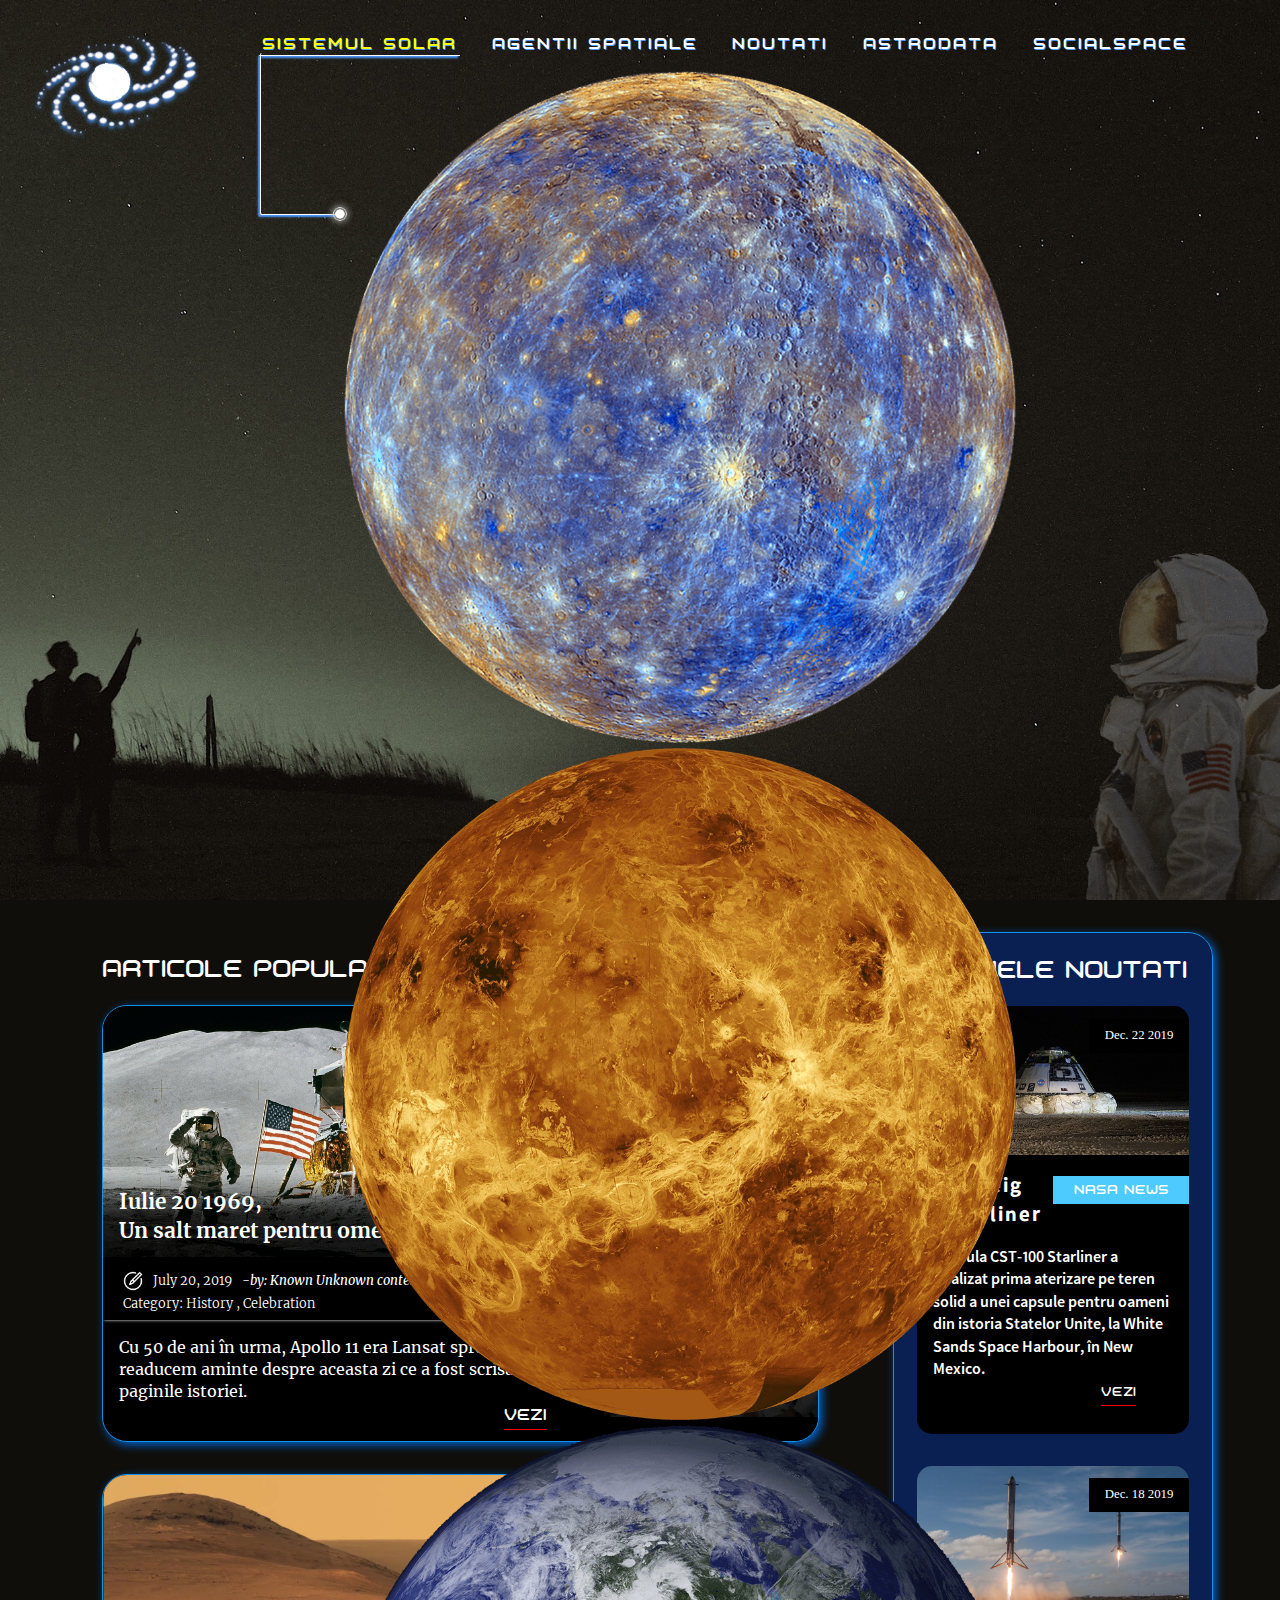
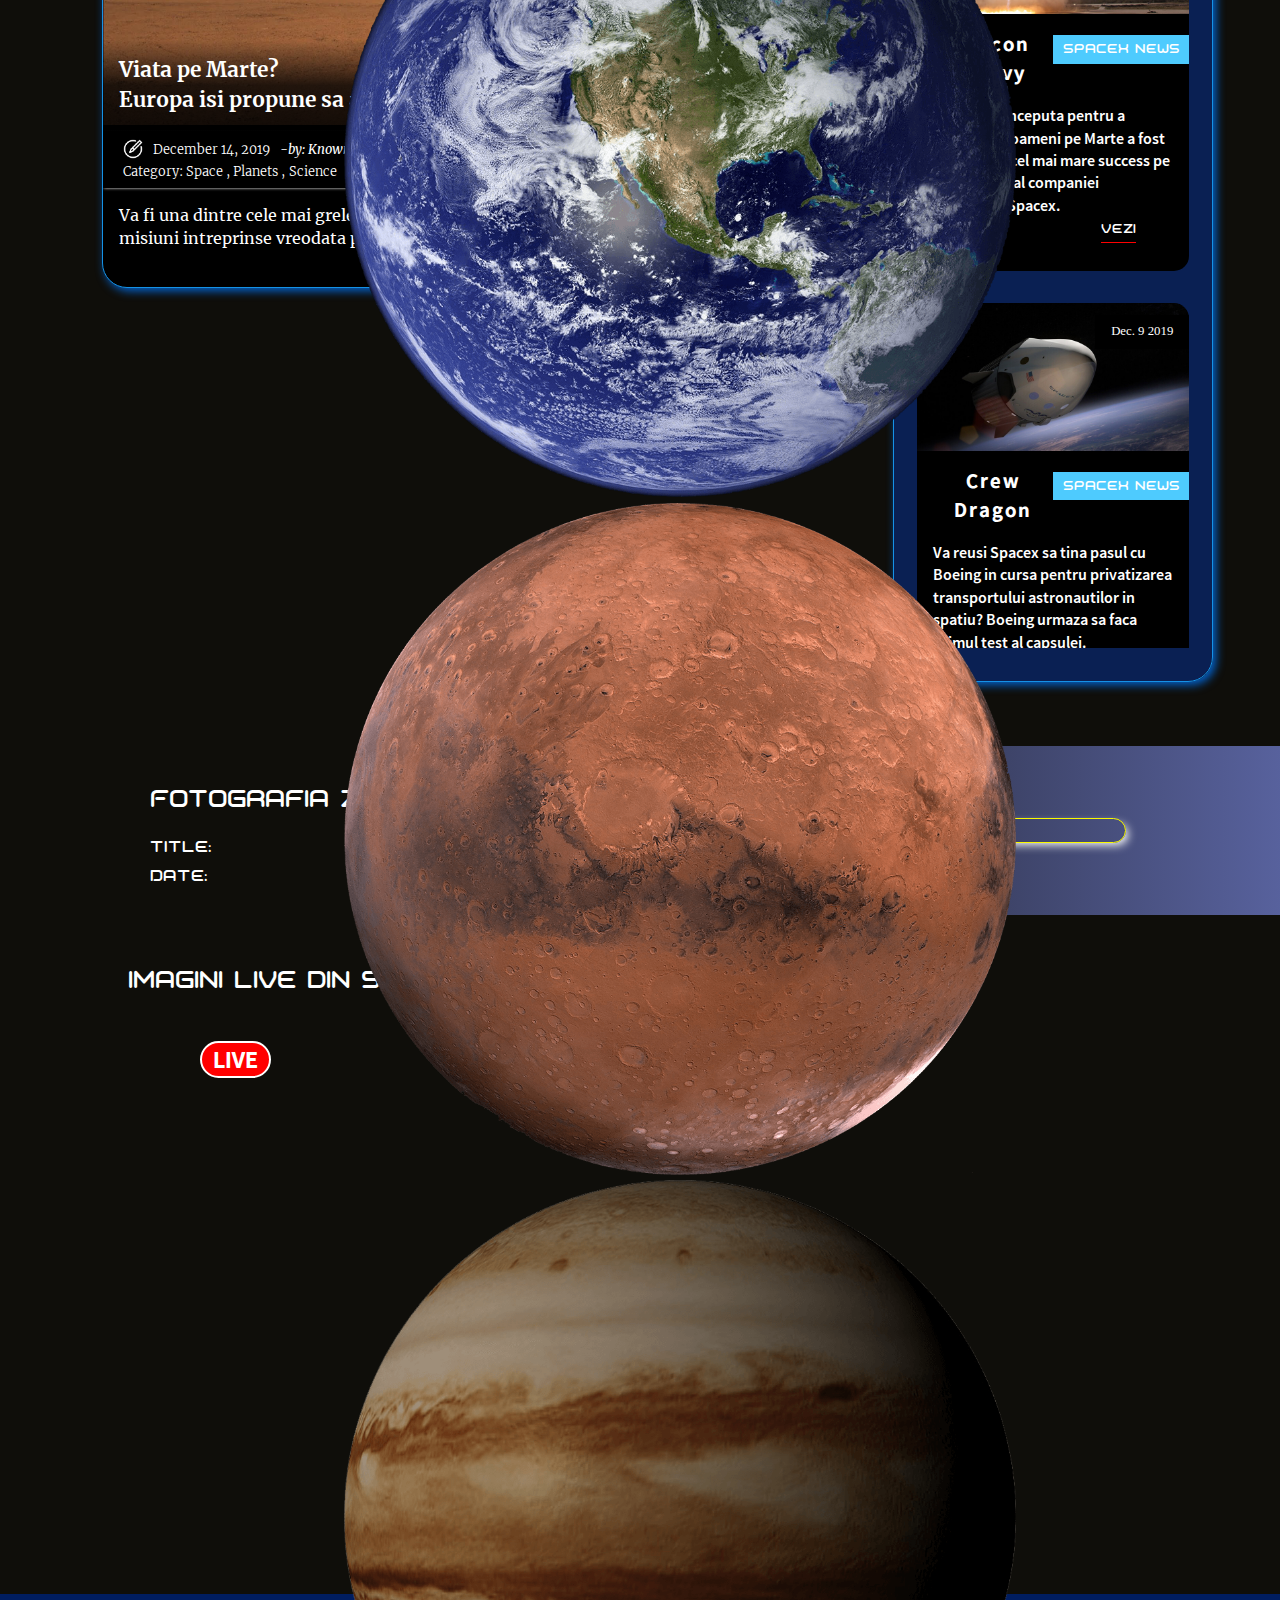
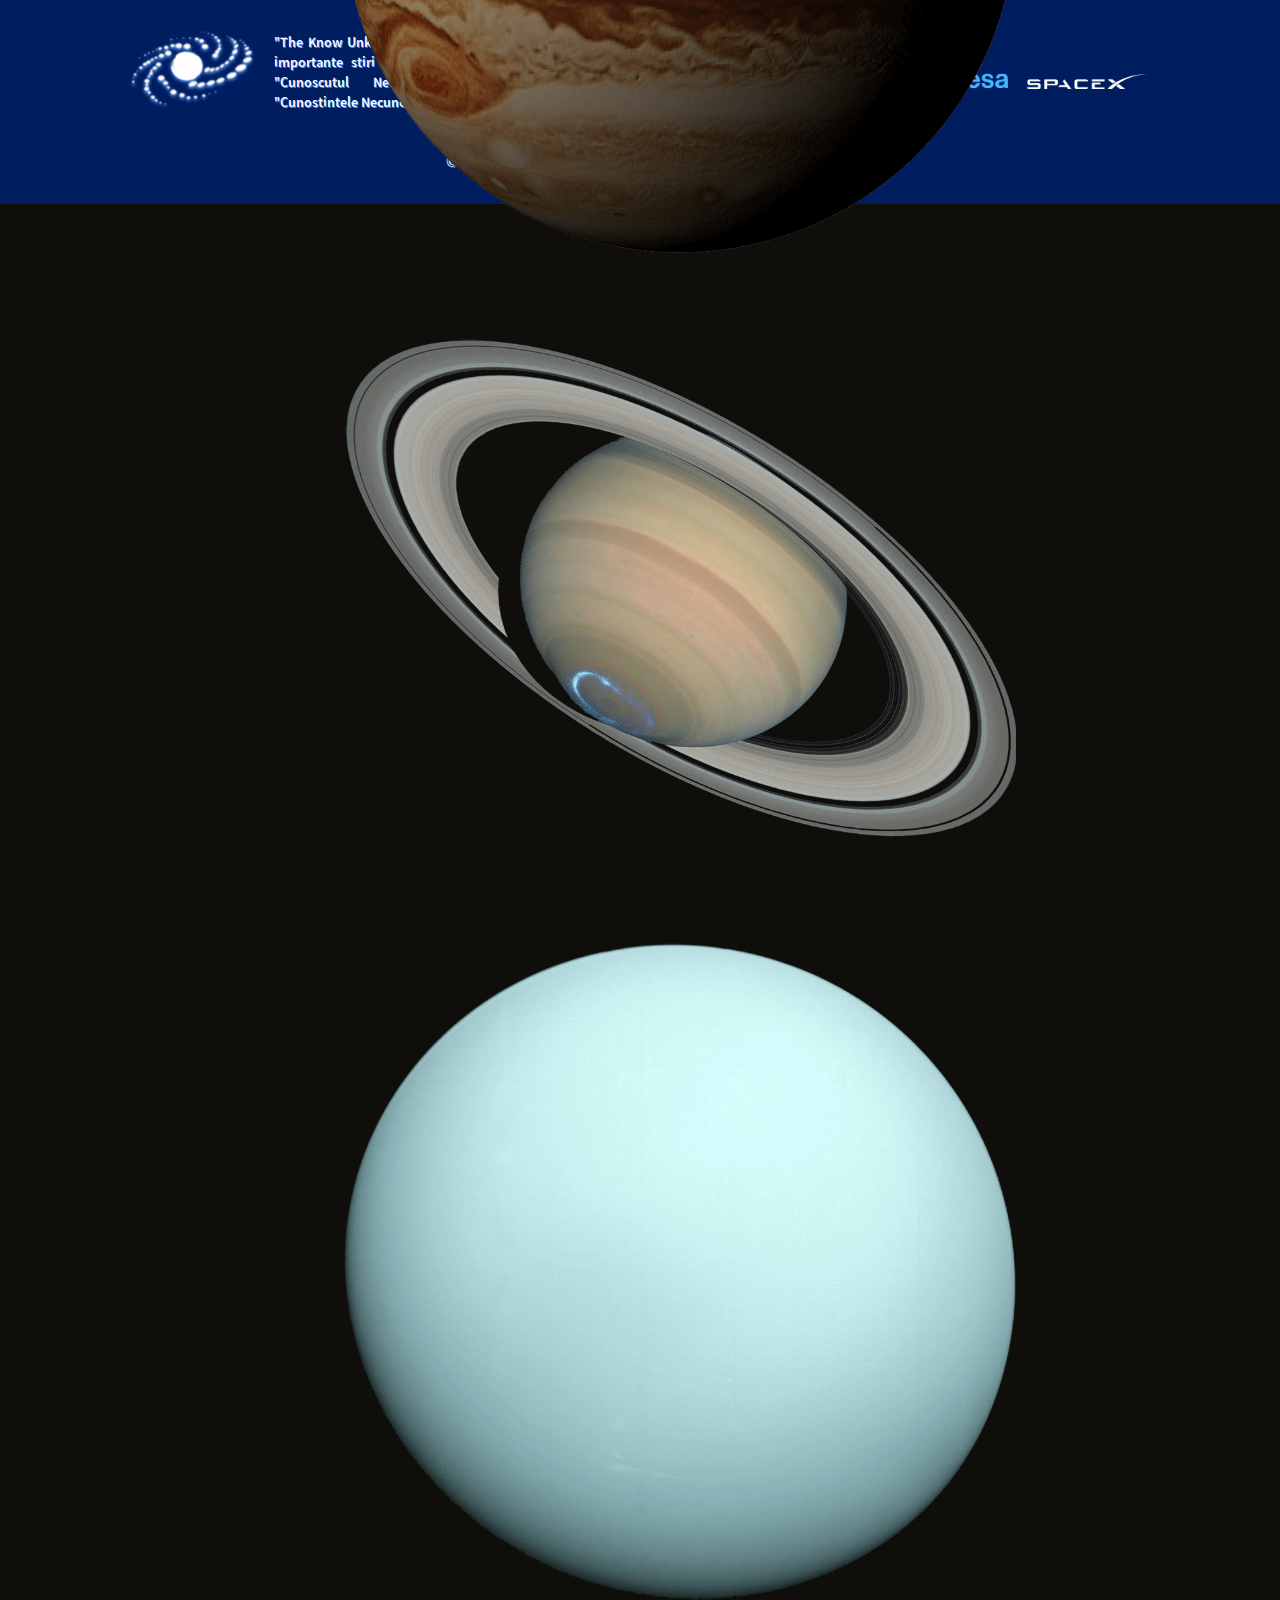
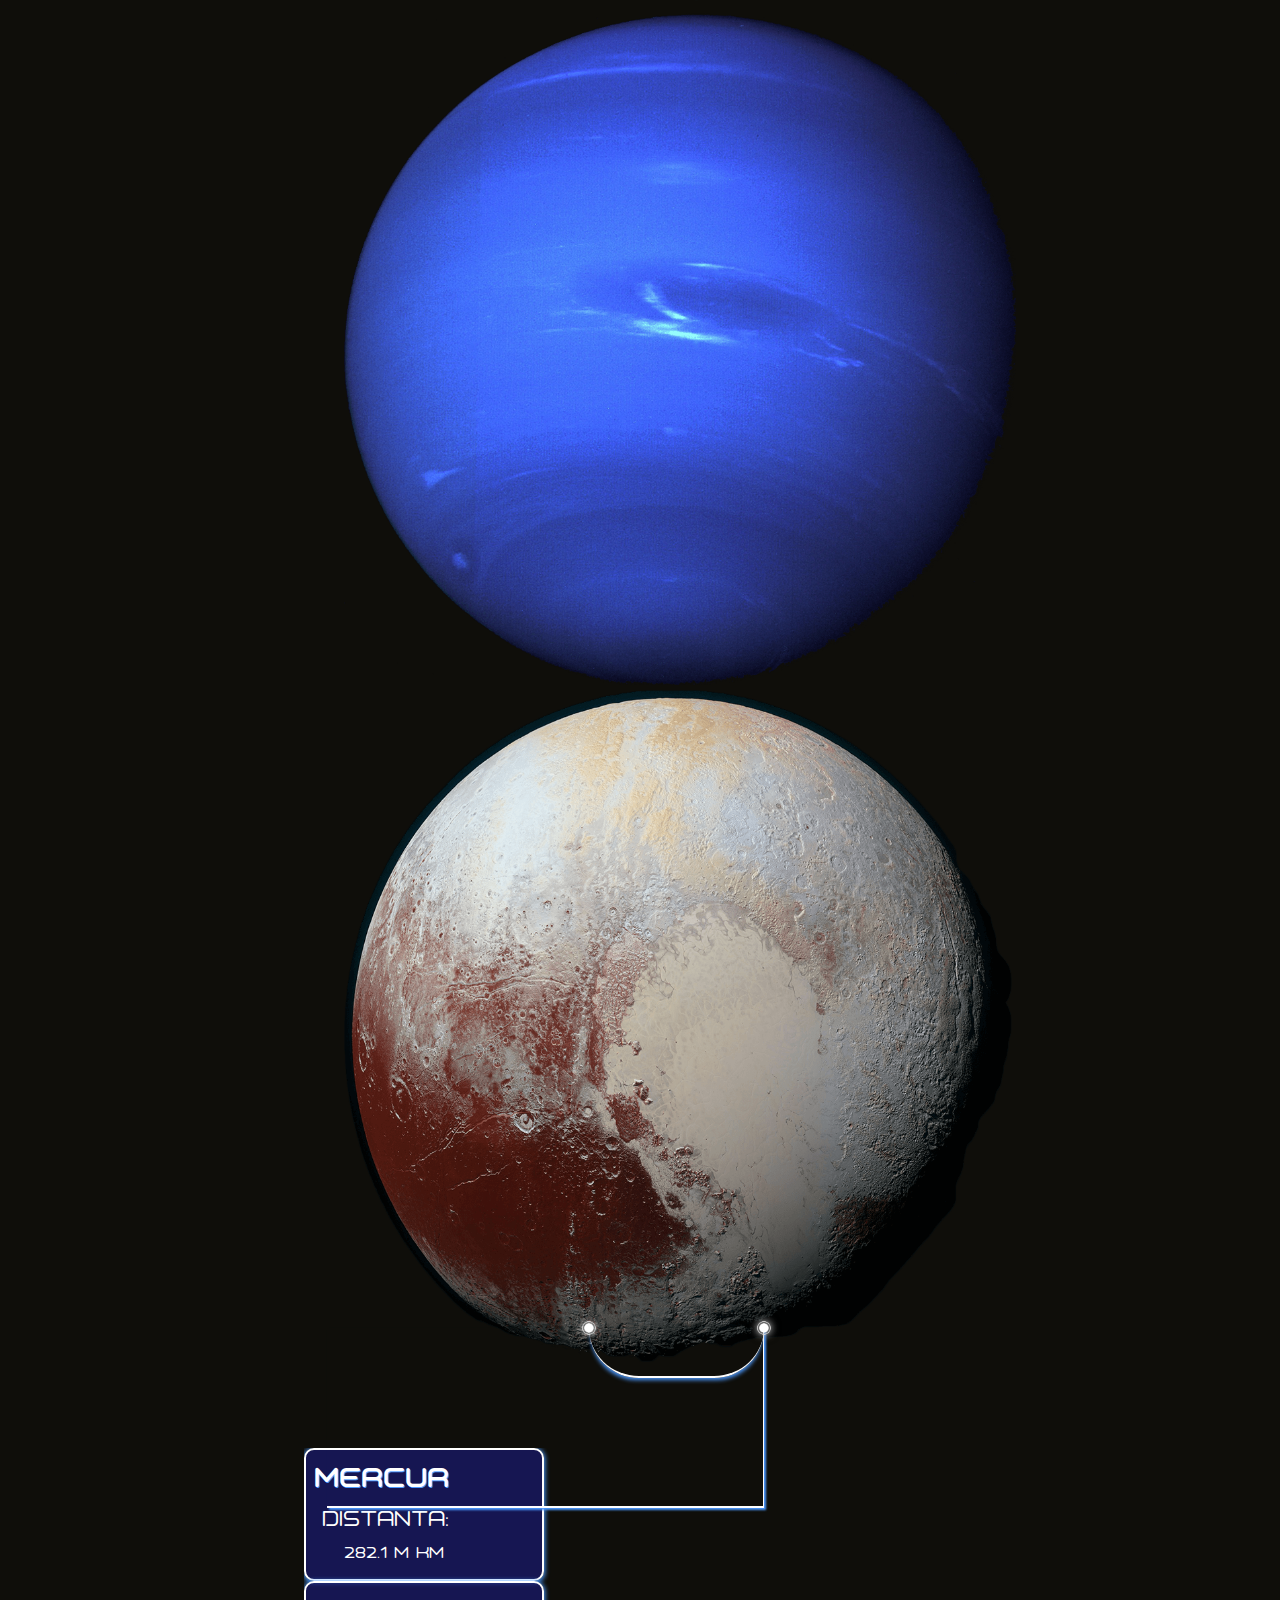
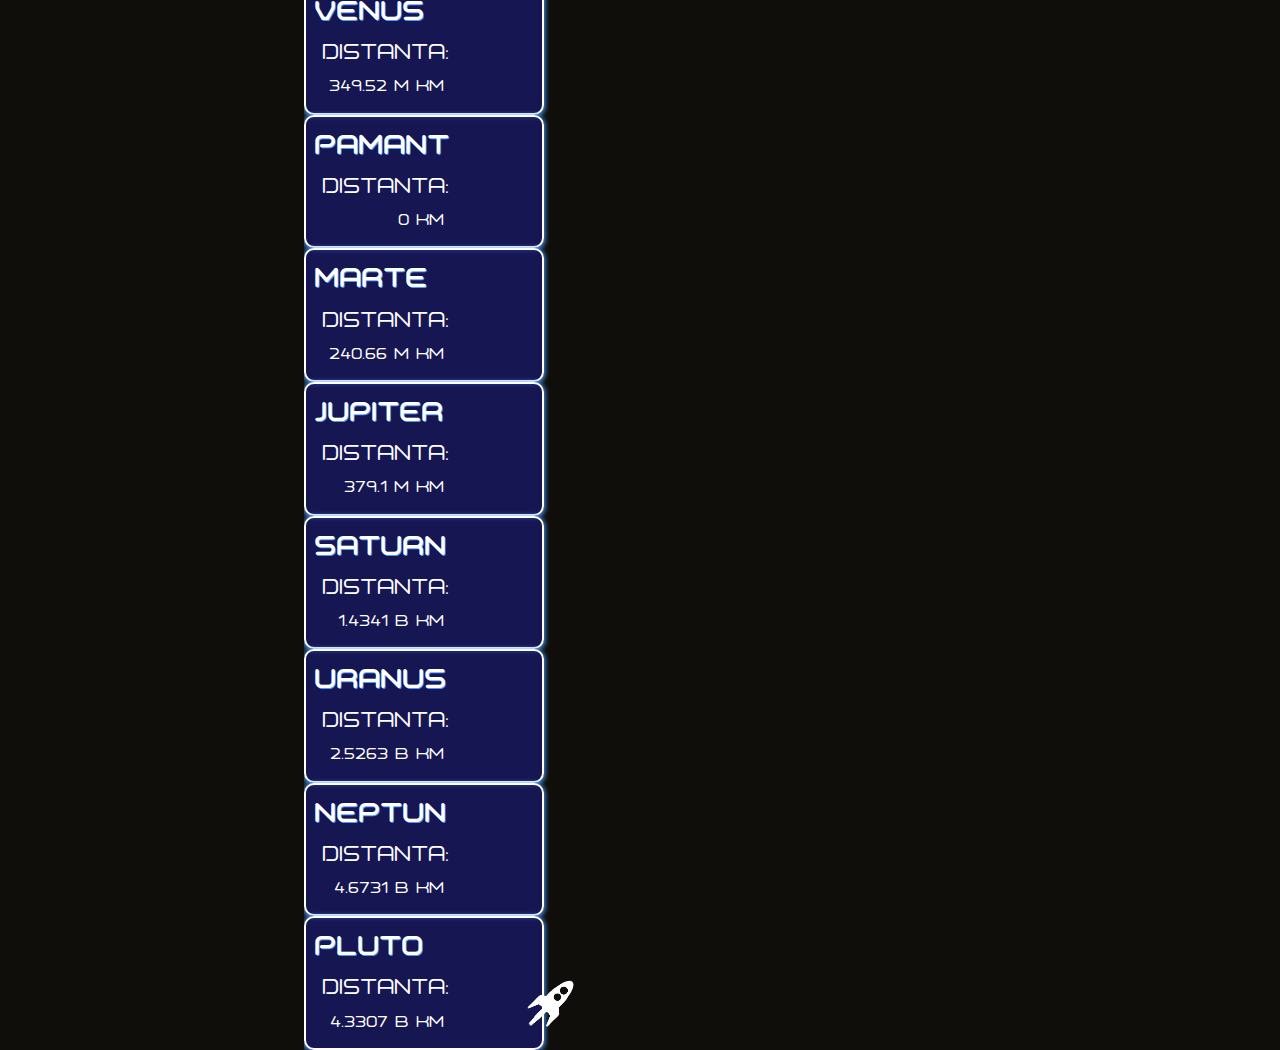
==== public/index.html @ 7a8605ba "space social update" ====
<!DOCTYPE html>
<html lang="ro">

    <head>
        <meta charset="utf-8">
        <title>The Known Unknown</title>
        <meta name="description"
            content="The known unknown tells the news about most recent discoveries about space and planets">
        <meta name="keywords" content="Space, planets, exploration, nasa, spacex">
        <meta name="author" content="Bogdan Mihalca">
        <!-- responsive media queries meta -->
        <meta name="viewport" content="width=device-width, initial-scale=1">
        <!-- the favIncon(top) -->
        <link rel="shortcut icon" type="image/png" href="images/logo.png" />
        <!-- CSS -->
        <link rel="stylesheet" href="css/normalize.css">
        <link rel="stylesheet" type="text/css" href="css/style.css">

        <link rel="stylesheet" type="text/css" href="js/slick/slick.css" />
        <link rel="stylesheet" href="https://use.fontawesome.com/releases/v5.8.2/css/all.css"
            integrity="sha384-oS3vJWv+0UjzBfQzYUhtDYW+Pj2yciDJxpsK1OYPAYjqT085Qq/1cq5FLXAZQ7Ay" crossorigin="anonymous">
        <!-- Javascripts -->
        <script src="https://code.jquery.com/jquery-3.4.1.min.js"
            integrity="sha256-CSXorXvZcTkaix6Yvo6HppcZGetbYMGWSFlBw8HfCJo=" crossorigin="anonymous"></script>
        <script src="js/scripts.js" type="text/javascript"></script>

        <script type="text/javascript" src="js/slick/slick.min.js"></script>
    </head>

    <body>
        <header class="default-header home-header">
            <a href="index.html" class="logo"><img src="images/logo.png" alt="galaxy-logo"></a>
            <div id="hamburger-icon">
                <span></span>
                <span></span>
                <span></span>
            </div>
            <nav class="mobile-nav" id="mobile-nav">
                <ul>
                    <li>
                        <a href="#">Sistemul Solar</a>
                        <ul>
                            <li><a href="#">Soarele</a></li>
                            <li><a href="#">Mercur</a></li>
                            <li><a href="#">Venus</a></li>
                            <li><a href="#">Pamant</a></li>
                            <li><a href="mars.html">Marte</a></li>
                            <li><a href="#">Jupiter</a></li>
                            <li><a href="#">Saturn</a></li>
                            <li><a href="#">Uranus</a></li>
                            <li><a href="#">Neptun</a></li>
                        </ul>
                    </li>
                    <li>
                        <a href="#">Agentii Spatiale</a>
                        <ul>
                            <li><a href="#">Nasa</a></li>
                            <li><a href="#">Roscosmos</a></li>
                            <li><a href="#">Esa</a></li>
                            <li><a href="#">Spacex</a></li>
                        </ul>
                    </li>
                    <li><a href="news.html">Noutati</a></li>
                    <li><a href="astrodata.html">AstroData</a></li>
                    <li><a href="socialspace-login.html">SocialSpace</a></li>
                </ul>
            </nav>
            <nav class="desktop-nav">
                <ul>
                    <li class="active">
                        <a href="#">Sistemul Solar</a>
                        <div class="planets-menu">
                            <div class="planets-line">
                                <img src="images/small-circle.png" alt="circle">
                            </div>
                            <div class="planets-slider">
                                <div><img src="images/planets/mercury.png" alt="mercury"></div>
                                <div><img src="images/planets/venus.png" alt="venus"></div>
                                <div><img src="images/planets/earth.png" alt="earth"></div>
                                <div><img src="images/planets/mars.png" alt="mars"></div>
                                <div><img src="images/planets/jupiter.png" alt="jupiter"></div>
                                <div><img src="images/planets/saturn.png" alt="saturn"></div>
                                <div><img src="images/planets/uranus.png" alt="uranus"></div>
                                <div><img src="images/planets/neptune.png" alt="neptune"></div>
                                <div><img src="images/planets/pluto.png" alt="pluto"></div>
                            </div>
                            <div class="planet-info">
                                <div class="planet-info-line">
                                    <img src="images/small-circle.png" alt="circle" id="left-circle">
                                    <img src="images/small-circle.png" alt="circle" id="right-circle">
                                </div>
                                <div class="planet-info-second-line"></div>
                                <div class="planet-info-slider">
                                    <div class="planet-card">
                                        <h1>Mercur</h1>
                                        <a href="#"><img src="images/rocket.png"></a>
                                        <p>Distanta:</p>
                                        <p class="distance">282.1 m km</p>
                                    </div>
                                    <div class="planet-card">
                                        <h1>Venus</h1>
                                        <a href="#"><img src="images/rocket.png"></a>
                                        <p>Distanta:</p>
                                        <p class="distance">349.52 m km</p>
                                    </div>
                                    <div class="planet-card">
                                        <h1>Pamant</h1>
                                        <a href="#"><img src="images/rocket.png"></a>
                                        <p>Distanta:</p>
                                        <p class="distance">0 km</p>
                                    </div>
                                    <div class="planet-card">
                                        <h1>Marte</h1>
                                        <a href="mars.html"><img src="images/rocket.png"></a>
                                        <p>Distanta:</p>
                                        <p class="distance">240.66 m km</p>
                                    </div>
                                    <div class="planet-card">
                                        <h1>Jupiter</h1>
                                        <a href="#"><img src="images/rocket.png"></a>
                                        <p>Distanta:</p>
                                        <p class="distance">379.1 m km</p>
                                    </div>
                                    <div class="planet-card">
                                        <h1>Saturn</h1>
                                        <a href="#"><img src="images/rocket.png"></a>
                                        <p>Distanta:</p>
                                        <p class="distance">1.4341 b km</p>
                                    </div>
                                    <div class="planet-card">
                                        <h1>Uranus</h1>
                                        <a href="#"><img src="images/rocket.png"></a>
                                        <p>Distanta:</p>
                                        <p class="distance">2.5263 b km</p>
                                    </div>
                                    <div class="planet-card">
                                        <h1>Neptun</h1>
                                        <a href="#"><img src="images/rocket.png"></a>
                                        <p>Distanta:</p>
                                        <p class="distance">4.6731 b km</p>
                                    </div>
                                    <div class="planet-card">
                                        <h1>Pluto</h1>
                                        <a href="#"><img src="images/rocket.png"></a>
                                        <p>Distanta:</p>
                                        <p class="distance">4.3307 b km</p>
                                    </div>
                                </div>
                            </div>
                        </div>

                    </li>
                    <li class="sub-trigger">
                        <a href="#">Agentii Spatiale</a>
                        <ul class="sub-nav">
                            <li><a href="#">Nasa</a></li>
                            <li><a href="#">Roscosmos</a></li>
                            <li><a href="#">Esa</a></li>
                            <li><a href="#">Spacex</a></li>
                            <li></li>
                        </ul>
                    </li>
                    <li><a href="news.html">Noutati</a></li>
                    <li><a href="astrodata.html">AstroData</a></li>
                    <li><a href="socialspace-login.html">SocialSpace</a></li>
                </ul>

            </nav>
            <img src="images/astronaut.png" alt="astronaut" class="astro-img">
        </header>
        <section id="featured-articles">
            <h2>Articole Populare</h2>
            <article class="article-normal">
                <div class="content-preview">
                    <div class="image-title">
                        <img src="images/articles/featured1.jpg" alt="apollo">
                        <h2>
                            Iulie 20 1969, <br>
                            Un salt maret pentru omenire
                        </h2>
                    </div>
                    <div class="details">
                        <img src="images/edit-icon.png" alt="edit">
                        <p class="date">July 20, 2019</p>
                        <p class="author">-by: Known Unknown content administrator</p>
                        <p class="article-categories">Category:<span>History</span>,<span>Celebration</span></p>
                    </div>
                    <p class="text-preview">Cu 50 de ani în urma, Apollo 11 era Lansat spre Lună: sa ne readucem aminte
                        despre aceasta zi ce a fost scrisa in paginile istoriei.</p>
                    <a href="#" class="sml-text-btn view-article"><span>vezi</span></a>
                </div>
                <div class="article-galery">
                    <div class="image-title">
                        <div class="tag-top">
                            <p>IMG</p>
                        </div>
                        <img src="images/articles/featured1_1.jpg" alt="rocket">
                        <h3> Lansarea rachetei Apollo 11</h3>
                    </div>
                    <div class="image-title">
                        <div class="tag-top">
                            <p>IMG</p>
                        </div>
                        <img src="images/articles/featured1_2.jpg" alt="astronauts">
                        <h3>Neil Armstrong, Michael Collins, Edwin Aldrin</h3>
                    </div>
                </div>
            </article>
            <article class="article-normal">
                <div class="content-preview">
                    <div class="image-title">
                        <img src="images/articles/featured2.jpg" alt="mars">
                        <h2>
                            Viata pe Marte? <br> Europa isi propune sa aduca monstre
                        </h2>
                    </div>
                    <div class="details">
                        <img src="images/edit-icon.png" alt="edit">
                        <p class="date">December 14, 2019</p>
                        <p class="author">-by: Known Unknown content administrator</p>
                        <p class="article-categories">
                            Category:<span>Space</span>,<span>Planets</span>,<span>Science</span></p>
                    </div>
                    <p class="text-preview">Va fi una dintre cele mai grele, complicate si provocatoare misiuni
                        intreprinse vreodata pe planeta rosie.</p>
                    <a href="#" class="sml-text-btn view-article"><span>vezi</span></a>
                </div>
                <div class="article-galery">
                    <div class="image-title">
                        <div class="tag-top">
                            <p>IMG</p>
                        </div>
                        <img src="images/articles/featured2_1.jpg" alt="rovers">
                        <h3>Roboti aflati pe Marte</h3>
                    </div>
                    <div class="image-title">
                        <div class="tag-top">
                            <p>IMG</p>
                        </div>
                        <img src="images/articles/featured2_2.jpg" alt="planet">
                        <h3>Planeta Rosie</h3>
                    </div>
                </div>
            </article>
            <a class="rounded-blue-btn align-right" href="news.html">Mai multe</a>
        </section>
        <aside id="latest-articles">
            <h2>Ultimele Noutati</h2>
            <div class="scrollbar-custom scrollbar-custom-home">
                <div class="forced-overflow">
                    <article class="article-card-small">
                        <div class="image-tag">
                            <img src="images/articles/latest1.jpg" alt="starliner">
                            <p>Dec. 22 2019</p>
                        </div>
                        <div class="details">
                            <h3>Boeig Starliner</h3>
                            <p class="category-tag">Nasa news</p>
                            <p>Capsula CST-100 Starliner a finalizat prima aterizare pe teren solid a unei capsule
                                pentru oameni din istoria Statelor Unite, la White Sands Space Harbour, în New Mexico.
                            </p>
                            <a href="#" class="sml-text-btn view-latest"><span>vezi</span></a>
                        </div>
                    </article>
                    <article class="article-card-small">
                        <div class="image-tag">
                            <img src="images/articles/latest4.jpg" alt="spacex">
                            <p>Dec. 18 2019</p>
                        </div>
                        <div class="details">
                            <h3>Falcon Heavy</h3>
                            <p class="category-tag">Spacex news</p>
                            <p>Racheta conceputa pentru a transporta oameni pe Marte a fost pe departe cel mai mare
                                success pe anul acesta al companiei americane Spacex.</p>
                            <a href="#" class="sml-text-btn view-latest"><span>vezi</span></a>
                        </div>
                    </article>
                    <article class="article-card-small">
                        <div class="image-tag">
                            <img src="images/articles/latest2.jpg" alt="spacex">
                            <p>Dec. 9 2019</p>
                        </div>
                        <div class="details">
                            <h3>Crew Dragon</h3>
                            <p class="category-tag">Spacex news</p>
                            <p>Va reusi Spacex sa tina pasul cu Boeing in cursa pentru privatizarea transportului
                                astronautilor in spatiu? Boeing urmaza sa faca primul test al capsulei.</p>
                            <a href="#" class="sml-text-btn view-latest"><span>vezi</span></a>
                        </div>
                    </article>
                    <article class="article-card-small">
                        <div class="image-tag">
                            <img src="images/articles/latest3.jpg" alt="rocket">
                            <p>Dec. 2 2019</p>
                        </div>
                        <div class="details">
                            <h3>Blue Origin</h3>
                            <p class="category-tag">Nasa News</p>
                            <p>Ce se mai aude despre noul competitor al companiilor spatiale? Seful marelui Amazon
                                planuia sa intre si el in cursa Spatiala, dar in ce stadiu se afla..</p>
                            <a href="#" class="sml-text-btn view-latest"><span>vezi</span></a>
                        </div>
                    </article>
                    <article class="article-card-small">
                        <div class="image-tag">
                            <img src="images/articles/latest5.jpg" alt="soyuz">
                            <p>Oct. 3 2019</p>
                        </div>
                        <div class="details">
                            <h3>Noul Echipaj</h3>
                            <p class="category-tag">Roscosmos News</p>
                            <p>Astronauta NASA, Jessica Meir, Oleg Skripochka, al agenției spațiale ruse Roscosmos, și
                                Hazzaa Ali Almansoori din Emiratele Arabe Unite,au ajuns la Stația Spațială
                                Internațională la 15:42 p.m. EDT.</p>
                            <a href="#" class="sml-text-btn view-latest"><span>vezi</span></a>
                        </div>
                    </article>
                </div>
            </div>
        </aside>
        <section id="nasa-apod">
            <div class="apod-details">
                <h2>Fotografia zilei</h2>
                <h4>Title: <span id="apod-title"></span></h4>
                <h4>Date: <span id="apod-date"></span></h4>
                <h4 id="apod-copy1">Copyright: <span id="apod-copy2"></span></h4>
                <p id="apod-explanation"></p>
            </div>
            <img class="apod" src="" alt="APOD">
        </section>
        <section id="live-from-space">
            <h2>Imagini live din spatiu</h2>
            <div class="video">
                <div class="videoWrapper">
                    <p class="live-label">LIVE</p>
                    <!--  ISS-main view on Nasa.gov
                    <iframe width="480" height="270" src="https://ustream.tv/embed/9408562?html5ui=1&autoplay=1&showtitle=false" scrolling="no" allow="autoplay" allowfullscreen webkitallowfullscreen frameborder="0" style="border: 0 none transparent;"></iframe> -->
                    <!-- ISS -view on Nasa.gov NASA TV
                    <iframe width="480" height="270" src="https://ustream.tv/embed/17074538" scrolling="no" allowfullscreen webkitallowfullscreen frameborder="0" style="border: 0 none transparent;"></iframe> -->
                    <!-- View from youtube on chanel SpaceVideos -->
                    <iframe id="ytplayer" type="text/html" width="720" height="405"
                        src="https://www.youtube.com/embed/DDU-rZs-Ic4?autoplay=1&disablekb=1&modestbranding=1&color=white"
                        frameborder="0" allowfullscreen></iframe>
                </div>
            </div>
        </section>
        <!-- Back to top button -->
        <a id="back-to-top"><i class="fa fa-sort-up"></i></a>
        <footer>
            <div class="footer-wraper">
                <p class="caption">"The Know Unknow" este website-ul ce faciliteaza accesul la cele mai importante stiri
                    din domeniu pentru pasionatii de "Necunoscut". "Cunoscutul Necunoscut"-Singura platforma pentru
                    toate "Cunostintele Necunoscutului"</p>
                <nav class="footer-links">
                    <p>Link-uri Utile:</p>
                    <ul>
                        <li><a href="https://www.nasa.gov"><img src="images/nasa.png" alt="nasa"></a></li>
                        <li><a href="http://en.roscosmos.ru"><img src="images/roscosmos.png" alt="roscosmos"></a></li>
                        <li><a href="https://www.esa.int"><img src="images/esa.png" alt="esa"></a></li>
                        <li class="spacex-img"><a href="https://www.spacex.com"><img src="images/spacex.png"
                                    alt="spacex"></a></li>
                    </ul>
                </nav>
                <img src="images/logo.png" alt="logo">
            </div>
            <p>&copy; 2020 Toate drepturile rezervate.</p>
        </footer>
    </body>

</html>
---- public/css/style.css ----
/*------------------------------------------
	note:The design is made using "Mobile first" approach
	
	TOC:
	   a. General Styles & Fonts
	   b. Header Styles
	   c. Featured Article Section
	   d. Aside Latest Articles
	   e. NASA Apod Section
	   f. Live From Space Section
	   g. Footer Styles
	   h. Planets Page Styles
	   i. Astrodata Page Styles
	   j. News Page Styles
	   k. Single Article Page
     l. Back to top button
     m. SocialSpace Login Page 
     n. SocialSpace Main Page
     o. SocialSpace Thread PAge
	   x. Tablet & Desktop Styles
	   
-------------------------------------------*/

/*-----------------------------
	a. General Styles & Fonts
------------------------------*/
@font-face {
  font-family: Voyager;
  src: url("../fonts/Voyager_Heavy.woff");
  font-weight: bold;
}
@font-face {
  font-family: Voyager;
  src: url("../fonts/Voyager_Light.woff");
}
@font-face {
  font-family: Merriweather;
  src: url("../fonts/Merriweather_Regular.ttf");
}
@font-face {
  font-family: Merriweather;
  src: url("../fonts/Merriweather_Bold.ttf");
  font-weight: bold;
}
@font-face {
  font-family: Merriweather;
  src: url("../fonts/Merriweather_Light.ttf");
  font-weight: 300;
}
@font-face {
  font-family: Merriweather;
  src: url("../fonts/Merriweather_Italic.ttf");
  font-style: italic;
}
@font-face {
  font-family: FallingSky;
  src: url("../fonts/FallingSky.otf");
}
@font-face {
  font-family: FallingSky;
  src: url("../fonts/FallingSkyBold.otf");
  font-weight: bold;
}
@font-face {
  font-family: FallingSky;
  src: url("../fonts/FallingSkyLight.otf");
  font-weight: 300;
}
* {
  box-sizing: border-box;
}
body {
  color: white;
  font-size: 16px;
  line-height: 1.4;
  height: 100%;
  font-family: Voyager;
  margin: 0;
  background-color: #0f0e0a;
  scroll-behavior: smooth;
}
a {
  text-decoration: none;
  outline: none;
  color: white;
}
img {
  width: 100%;
}
ul li {
  list-style: none;
}
/*-----------------------------
	b. Header Styles
------------------------------*/
.default-header {
  height: 200px;
  background-position: center;
  background-repeat: no-repeat;
  background-size: cover;
}
.default-header h2 {
  text-shadow: 1px 1px 10px #4b99ff;
  padding-left: 6%;
  font-size: 2rem;
}
.logo img {
  padding: 0.5rem 1rem;
  width: 150px;
}
/*mobile menu*/
.mobile-nav li {
  padding: 0.2rem;
}
.mobile-nav a {
  color: white;
  text-shadow: 1px 1px 10px #4b99ff;
}
.mobile-nav {
  position: fixed;
  top: 0;
  right: 0;
  padding-top: 60px;
  z-index: 1;
  display: inline-block;
  overflow-x: hidden;
  height: 100vh;
  width: 0;
  background: -webkit-linear-gradient(
    left,
    rgba(0, 0, 0, 0) 0%,
    rgba(0, 0, 0, 0.9) 30%,
    rgba(0, 0, 0, 1) 100%
  );
  background: -o-linear-gradient(
    left,
    rgba(0, 0, 0, 0) 0%,
    rgba(0, 0, 0, 0.9) 30%,
    rgba(0, 0, 0, 1) 100%
  );
  background: linear-gradient(
    to right,
    rgba(0, 0, 0, 0) 0%,
    rgba(0, 0, 0, 0.9) 30%,
    rgba(0, 0, 0, 1) 100%
  );
  transition: all 0.4s linear;
}
#hamburger-icon {
  width: 35px;
  height: 35px;
  position: absolute;
  display: inline-block;
  z-index: 2;
  top: 30px;
  right: 40px;
  transform: rotate(0deg);
  -webkit-transform: rotate(0deg);
  -moz-transform: rotate(0deg);
  -o-transform: rotate(0deg);
  transition: 0.5s ease-in-out;
  -webkit-transition: 0.5s ease-in-out;
  -moz-transition: 0.5s ease-in-out;
  -o-transition: 0.5s ease-in-out;
  cursor: pointer;
}
#hamburger-icon span {
  display: block;
  position: absolute;
  height: 3px;
  width: 100%;
  background: white;
  border-radius: 9px;
  opacity: 1;
  left: 0;
  transform: rotate(0deg);
  -webkit-transform: rotate(0deg);
  -moz-transform: rotate(0deg);
  -o-transform: rotate(0deg);
  transition: 0.25s ease-in-out;
  -webkit-transition: 0.25s ease-in-out;
  -moz-transition: 0.25s ease-in-out;
  -o-transition: 0.25s ease-in-out;
}
#hamburger-icon span:nth-child(1) {
  top: 0px;
  -webkit-transform-origin: left center;
  -moz-transform-origin: left center;
  -o-transform-origin: left center;
  transform-origin: left center;
}
#hamburger-icon span:nth-child(2) {
  top: 10px;
  -webkit-transform-origin: left center;
  -moz-transform-origin: left center;
  -o-transform-origin: left center;
  transform-origin: left center;
}
#hamburger-icon span:nth-child(3) {
  top: 20px;
  -webkit-transform-origin: left center;
  -moz-transform-origin: left center;
  -o-transform-origin: left center;
  transform-origin: left center;
}
#hamburger-icon.open span:nth-child(1) {
  -webkit-transform: rotate(45deg);
  -moz-transform: rotate(45deg);
  -o-transform: rotate(45deg);
  transform: rotate(45deg);
  top: 0px;
  left: 8px;
}
#hamburger-icon.open span:nth-child(2) {
  width: 0%;
  opacity: 0;
}
#hamburger-icon.open span:nth-child(3) {
  -webkit-transform: rotate(-45deg);
  -moz-transform: rotate(-45deg);
  -o-transform: rotate(-45deg);
  transform: rotate(-45deg);
  top: 25px;
  left: 8px;
}
.active a {
  color: yellow;
}
.desktop-nav,
.astro-img {
  display: none;
}
.home-header {
  background-image: url("../images/home_header_background.jpg");
}
.mars-header {
  background-image: url("../images/mars_header_background.jpg");
}
.astrodata-header {
  background-image: url("../images/astrodata_header_background.jpg");
}
.news-header {
  background-image: url("../images/news_header_background.jpg");
}
.socialspace-header {
  background-image: url("../images/socialspace_header_background.jpg");
}
.socialspace-login-header {
  background-image: url("../images/socialspace_login_header_background.jpg");
  height: initial !important;
}
.single-news-header {
  height: auto !important;
  margin-bottom: 2rem;
  padding-bottom: 1rem;
}

/*--------------------------------
	c. Featured Article Section
---------------------------------*/
#featured-articles {
  padding: 2rem 10%;
  position: relative;
}
.article-normal {
  border: 1px solid #1592e6;
  border-radius: 25px;
  box-shadow: 3px 3px 10px #0364d1;
  overflow: hidden;
  font-family: Merriweather;
  margin-bottom: 2rem;
  background-color: #000000;
}
.image-title {
  position: relative;
}
.image-title h2 {
  position: absolute;
  width: 100%;
  bottom: 0;
  margin: 0;
  padding: 1rem;
  font-size: 1.3rem;
  background: -webkit-linear-gradient(
    bottom,
    rgba(0, 0, 0, 0.9) 0%,
    rgba(0, 0, 0, 0.8) 50%,
    rgba(0, 0, 0, 0) 100%
  );
  background: -o-linear-gradient(
    bottom,
    rgba(0, 0, 0, 0.9) 0%,
    rgba(0, 0, 0, 0.8) 50%,
    rgba(0, 0, 0, 0) 100%
  );
  background: linear-gradient(
    to top,
    rgba(0, 0, 0, 0.9) 0%,
    rgba(0, 0, 0, 0.8) 50%,
    rgba(0, 0, 0, 0) 100%
  );
}
.image-title h3 {
  position: absolute;
  width: 100%;
  bottom: 0;
  margin: 0;
  padding: 2rem 1rem;
  font-size: 1rem;
  font-weight: 300;
  background: -webkit-linear-gradient(
    bottom,
    rgba(0, 0, 0, 0.9) 0%,
    rgba(0, 0, 0, 0.8) 50%,
    rgba(0, 0, 0, 0) 100%
  );
  background: -o-linear-gradient(
    bottom,
    rgba(0, 0, 0, 0.9) 0%,
    rgba(0, 0, 0, 0.8) 50%,
    rgba(0, 0, 0, 0) 100%
  );
  background: linear-gradient(
    to top,
    rgba(0, 0, 0, 0.9) 0%,
    rgba(0, 0, 0, 0.8) 50%,
    rgba(0, 0, 0, 0) 100%
  );
}
.article-normal .details {
  padding: 0.4rem 1rem;
  box-shadow: 0px 1px 3px -1px white;
}
.article-normal .details * {
  display: inline-block;
  margin: 0 0.2rem;
  font-weight: 300;
  font-size: 0.8rem;
}
.article-normal .details img {
  width: 20px;
  vertical-align: bottom;
}
.article-normal .author {
  font-style: italic;
}
.article-normal .text-preview {
  margin: 1rem;
}
.article-normal .view-article {
  position: relative;
  left: 80%;
  font-size: 1rem;
  bottom: 1rem;
  color: red;
}
.sml-text-btn {
  font-family: Voyager;
  color: inherit;
  cursor: pointer;
  font-size: 0.8rem;
  font-weight: bold;
  border-bottom: 1.5px solid red;
  padding-bottom: 0.4rem;
}
.sml-text-btn span {
  cursor: pointer;
  position: relative;
  color: white;
  transition: 0.5s;
}
.sml-text-btn span:after {
  font-family: "Font Awesome 5 Free";
  content: "\f101";
  font-weight: bold;
  position: absolute;
  opacity: 0;
  color: white;
  font-size: 1rem;
  top: -2px;
  right: -20px;
  transition: 0.5s;
}
.sml-text-btn:hover span {
  padding-right: 25px;
}
.sml-text-btn:hover span:after {
  opacity: 1 !important;
  right: 0;
}
.article-normal .article-galery {
  display: none;
}
.rounded-blue-btn {
  right: 0;
  background-color: #4ecbfe;
  border-radius: 5rem;
  color: white !important;
  font-weight: bold;
  font-size: 1rem;
  padding: 0.5rem;
  box-shadow: 0px 4px 4px -2px #4b99ff;
}
.rounded-blue-btn:hover {
  cursor: pointer;
  transition: all 0.5s;
  padding: 0.3rem;
  box-shadow: 0px 8px 8px -2px #4b99ff;
}
.align-right {
  position: absolute;
  right: 10%;
  bottom: 0.7rem;
}
/*-------------------------------
	d. Aside Latest Articles
---------------------------------*/
#latest-articles {
  display: none;
}
.scrollbar-custom {
  overflow-y: scroll;
  height: 138vh;
  width: 95%;
  margin: 0 auto;
}
.scrollbar-custom::-webkit-scrollbar-track {
  -webkit-box-shadow: inset 0 0 6px rgba(0, 0, 0, 0.3);
  border-radius: 10px;
  border: 2px solid #0d6db1;
  background-color: rgba(0, 0, 0, 0.1);
}

.scrollbar-custom::-webkit-scrollbar {
  width: 25px;
  background-color: rgba(0, 0, 0, 0.1);
}

.scrollbar-custom::-webkit-scrollbar-thumb {
  border-radius: 10px;
  -webkit-box-shadow: inset 0 0 6px rgba(0, 0, 0, 0.3);
  background-color: #63d2ff;
}
/*-----------------------------
	e. NASA Apod Section
------------------------------*/
#nasa-apod {
  padding: 2rem 10%;
}
#nasa-apod h4 {
  margin: 0.4rem 0;
}
#nasa-apod span {
  color: #f9f900;
}
#apod-explanation {
  display: none;
}
#apod-copy1 {
  display: none;
}
.apod {
  margin: 1rem auto;
  border-radius: 25px;
  overflow: hidden;
  border: 1px solid #f9f900;
  align-self: center;
}
/*-----------------------------
	f. live from Space
------------------------------*/
#live-from-space {
  margin-bottom: 2rem;
}
#live-from-space h2 {
  padding: 1rem 10%;
}
.videoWrapper {
  position: relative;
  padding-bottom: 56.25%; /* 16:9 */
  padding-top: 25px;
  height: 0;
}
.videoWrapper iframe {
  position: absolute;
  top: 0;
  left: 0;
  width: 100%;
  height: 100%;
}
.video {
  width: 90%;
  margin: 0 auto;
}
.live-label {
  color: white;
  text-align: center;
  display: inline-block;
  position: absolute;
  z-index: 1;
  top: 0;
  font-family: FallingSky;
  left: 0.5rem;
  font-weight: bold;
  font-size: 1rem;
  padding: 0 0.7rem;
  border-radius: 25px;
  background-color: red;
  border: 2px solid white;
}
/*------------------------
	g. Footer Styles
--------------------------*/
footer {
  text-align: center;
  background-color: #001d60;
  padding: 1rem 10%;
  text-shadow: 1px 1px #4b99ff;
}
footer ul {
  padding-left: 0;
  margin: 0.1rem;
}
footer img {
  display: block;
  width: 100px;
  margin: 0 auto;
}
footer li:hover a {
  transition: all 0.4s;
  text-shadow: 1px 1px 10px white;
}
footer a {
  font-size: 1rem;
  color: yellow;
}
footer .caption {
  font-family: FallingSky;
  font-weight: 300;
  text-align: justify;
}
.footer-links ul {
  display: flex;
  justify-content: center;
  margin-left: -20px;
  align-items: center;
  flex-wrap: wrap;
}
.footer-links li {
  width: 18%;
  margin: 0 5px;
}
.footer-links p {
  margin: 0 2.5rem;
}
.footer-links img {
  width: 50px;
}
.spacex-img {
  width: calc(100% - 60% - 40px) !important;
}
.spacex-img img {
  width: 120px !important;
}
/*-----------------------------
	h. Planets Page Styles
------------------------------*/
#gen-infos {
  padding: 1rem 6%;
}
#gen-infos .infos {
  text-align: right;
}
#gen-infos .infos div {
  text-align: left;
  display: inline-block;
  border: 1px solid white;
  background-color: #16283e;
  border-radius: 25px;
  padding: 1rem;
}
#gen-infos .infos h2 {
  font-weight: bold;
}
#gen-infos .infos p {
  font-weight: bold;
}
#gen-infos .infos span {
  color: #e0ea02;
}
#gen-infos .image .line {
  display: none;
}
#details-info {
  padding: 1rem 6%;
}
#details-info h2 {
  margin-bottom: 0;
}
#details-info p {
  margin-top: 0.4rem;
  font-family: FallingSky;
}
.text-image h2 img {
  width: 80px;
  vertical-align: bottom;
}
.text-image h2 .spacex {
  width: 200px;
}
#details-info {
  overflow: hidden;
}
.text-image {
  display: flex;
  flex-direction: column;
}
#details-info .moons {
  padding: 1rem 20%;
}
.text-image .small {
  display: flex;
  flex-wrap: wrap;
  align-items: center;
  align-content: center;
}
.text-image .wide {
  display: flex;
  flex-wrap: wrap;
  align-items: center;
  align-content: center;
}
#details-info .image-right .wide {
  margin-right: -10%;
  order: 1;
}
#details-info .image-right .small {
  order: 2;
}
#details-info .image-left .wide {
  margin-left: -10%;
}
/*-----------------------------
	i. Astrodata Page Styles
------------------------------*/
#datas-featured,
#datas {
  margin: 1rem 6%;
}
#datas h3,
#mothly-featured h3 {
  color: yellow;
  font-family: FallingSky;
  display: inline-block;
  margin: 0.3rem;
}
#datas-featured {
  position: relative;
}
#datas-featured h2,
#datas h2 {
  font-size: 1.2rem;
}
.rounded-red {
  vertical-align: bottom;
  display: inline-block;
  width: 100px;
  height: 100px;
  border-radius: 50%;
  border: 1px solid red;
}
.feature-desktop-title {
  display: none;
}
.feature-mobil-title {
  margin: 1rem;
}
.event-date {
  color: red;
  font-weight: 300;
  font-size: 1.3rem;
  display: inline-block;
  text-align: center;
}
.featured-date {
  position: absolute;
  top: 0.7rem;
  right: 1rem;
}
.titles {
  display: inline-block;
}
.event-description {
  font-family: FallingSky;
  font-weight: 300;
}
.live-datas h4 {
  margin: 0.2rem;
  font-size: 0.9rem;
}
.live-datas h5 {
  margin: 0.2rem 0.2rem 0.2rem 1rem;
  font-size: 0.8rem;
}
.live-datas span {
  color: yellow;
  font-family: FallingSky;
  font-weight: 300;
  font-size: 0.9rem;
}
#datas {
  margin: 1rem 6%;
}
.weather-datas {
  display: none;
  position: relative;
}
#weather-img {
  width: 70px;
  margin-left: 1rem;
  background-color: #1592e6;
  border-radius: 50%;
}
.temperature-moved {
  position: absolute;
  top: 1.5rem;
  left: 80px;
}
.temperature-moved {
  font-size: 1.4rem !important;
}
.temperature-moved span {
  font-size: 1.3rem !important;
}
#weather-description {
  position: absolute;
  display: inline-block;
  font-family: FallingSky;
  font-size: 1.2rem;
  font-weight: 300;
  text-transform: uppercase;
  top: 3.5rem;
  left: 80px;
}
#datas {
  margin: 1rem 6%;
}
#datas select {
  background-color: transparent;
  border: none;
  color: yellow;
  font-size: 0.9rem;
  outline: none;
  -moz-appearance: none; /* Firefox */
  -webkit-appearance: none; /* Safari and Chrome */
  appearance: none;
  padding: 0.2rem;
  text-align: center;
}
#datas select option {
  background-color: #000459;
  color: yellow;
  font-size: 0.9rem;
  border: none;
}
.event-card {
  background-color: #12243b;
  border-radius: 10px;
  border: 2px solid white;
  display: flex;
  align-items: center;
  flex-wrap: wrap;
  justify-content: flex-start;
  margin: 1rem 0;
}
.event-date-wrapper {
  width: 5rem;
  border-right: 2px solid white;
  align-self: stretch;
  display: inline-flex;
  justify-content: center;
}
.event-img {
  border: 1px solid red;
  border-radius: 50%;
  width: 80px;
  height: auto;
  margin: 0 0.7rem;
}
.event-text {
  width: calc(100% - 8rem - 80px);
}
.event-text p {
  font-family: FallingSky;
  font-weight: 300;
  font-size: 0.8rem;
  display: none;
  margin: 0 0.5rem 0.5rem 0;
}
#events-date-aside {
  display: none;
}
#selected-month {
  display: none;
}
/*-----------------------------
	i. News Page Styles
------------------------------*/
.articles-news-page {
  margin-top: -100px !important;
}
#news-page-aside {
  display: none;
}
/*-----------------------------
	k. Single Article Page
------------------------------*/
.single-article-path {
  margin: 1rem;
  font-size: 1rem;
}
.single-article-path a:hover {
  color: yellow;
}

.single-article * {
  font-family: Merriweather;
}
.single-article {
  padding: 0 6%;
}
.single-article h1 {
  margin: 1rem 0;
  font-size: 1.8rem;
  font-weight: bold;
}
.single-article .details {
  font-weight: 300;
  font-size: 0.8rem;
  margin: 0.2rem;
  padding: 0.2rem 2%;
  display: inline-block;
  border-top: 1px solid white;
}
.single-article .details img {
  width: 20px;
  vertical-align: bottom;
}
.single-article .details img,
.single-article .details .date,
.single-article .details .author {
  display: inline-block;
  margin: 0;
}
.article-text-preview {
  font-size: 1rem;
  font-weight: bold;
  margin: 1rem 0;
}
.image-copyright {
  color: gray;
  font-weight: 300;
  font-size: 0.9rem;
  font-style: italic;
  margin: 0.2rem 1rem;
}
.single-article p {
  margin: 0.5rem 0;
  font-weight: 300;
  font-size: 1rem;
}
.share-article h2 {
  font-size: 1.2rem;
  font-family: Voyager !important;
  font-weight: 300;
}
.share-article i {
  font-size: 2rem;
  margin: 0 0.5rem;
}
.share-article i:hover {
  cursor: pointer;
}
.fa-facebook-f {
  color: #4267b2;
}
.fa-twitter {
  color: #1da1f2;
}
.fa-linkedin-in {
  color: #2867b2;
}
.fa-reddit-alien {
  color: #ff4500;
}
.fa-pinterest {
  color: #bd081c;
}
.fa-flipboard {
  color: #e12828;
}
.article-comments {
  margin: 2rem 0 0 0;
  padding: 1rem 0;
  border-top: 1px solid gray;
}
.article-comments h2 {
  font-size: 1.5rem;
  font-family: Voyager !important;
  font-weight: 300;
  margin: 0;
}
.comment {
  margin: 1rem 2%;
  padding-top: 1rem;
  border-bottom: 1px solid white;
}
.comment img {
  display: inline-block;
  width: 30%;
}
.comment .comment-text {
  display: inline-block;
  width: 68%;
}
.comment .comment-text p {
  font-size: 0.8rem;
}
.comment .comment-text h2 {
  font-size: 0.9rem;
}
.comment .comment-text .date {
  font-size: 0.7rem;
}
.custom-form {
  position: relative;
  padding-bottom: 70px;
  margin-top: 0;
  margin-bottom: 5rem;
}
.custom-form h2 {
  margin: 0;
  font-family: Voyager;
  font-weight: bold;
}
.custom-form label,
.custom-form .container {
  font-family: Voyager;
  font-weight: 300;
  font-size: 1rem;
  display: inline-block;
  width: 37%;
  text-align: left;
  margin-top: 1rem;
  color: yellow;
}
.custom-form textarea {
  width: 100%;
}
.custom-form input,
.custom-form textarea {
  width: 60%;
  border-radius: 10px;
  padding: 0.5rem;
  background-color: rgba(0, 29, 96, 0.5);
  border: 1px solid yellow;
  outline: none;
  color: white;
  font-family: FallingSky;
  font-size: 1.2rem;
  box-shadow: 1px 1px 5px white;
}
.comment-lbl {
  vertical-align: top;
}
#custom-form-button {
  background-color: #e74c3c;
  color: white;
  border: 1px solid red;
  font-family: Voyager;
  font-size: 1.2rem;
  font-weight: bold;
  margin: 0.5rem;
  width: 100px;
  position: absolute;
  right: 0;
}
#custom-form-button:hover {
  cursor: pointer;
  transform: scale(1.1);
  transition: transform 0.5s;
}
/*custom checkbox from here*/
.container {
  display: block;
  position: relative;
  margin-bottom: 12px;
  cursor: pointer;
  font-size: 22px;
  -webkit-user-select: none;
  -moz-user-select: none;
  -ms-user-select: none;
  user-select: none;
}

/* Hide the browser's default checkbox */
.container input {
  position: absolute;
  opacity: 0;
  cursor: pointer;
  height: 0;
  width: 0;
}

/* Create a custom checkbox */
.checkmark {
  position: absolute;
  top: 5;
  right: 0;
  height: 25px;
  width: 25px;
  background-color: #5dade2;
  border-radius: 5px;
}

/* On mouse-over, add a grey background color */
.container:hover input ~ .checkmark {
  background-color: #e74c3c;
}

/* When the checkbox is checked, add a blue background */
.container input:checked ~ .checkmark {
  background-color: #e74c3c;
}

/* Create the checkmark/indicator (hidden when not checked) */
.checkmark:after {
  content: "";
  position: absolute;
  display: none;
}

/* Show the checkmark when checked */
.container input:checked ~ .checkmark:after {
  display: block;
}

/* Style the checkmark/indicator */
.container .checkmark:after {
  left: 9px;
  top: 5px;
  width: 5px;
  height: 10px;
  border: solid white;
  border-width: 0 3px 3px 0;
  -webkit-transform: rotate(45deg);
  -ms-transform: rotate(45deg);
  transform: rotate(45deg);
}
/*-----------------------------
	l. Back To Top Button
------------------------------*/
#back-to-top {
  display: inline-block;
  background-color: #ff9800;
  width: 50px;
  height: 40px;
  text-align: center;
  border-radius: 4px;
  position: fixed;
  bottom: 30px;
  right: 30px;
  transition: background-color 0.3s, opacity 0.5s, visibility 0.5s;
  opacity: 0;
  visibility: hidden;
  z-index: 1000;
}
#back-to-top {
  font-weight: normal;
  font-size: 4rem;
  line-height: 40px;
  vertical-align: bottom;
  color: #fff;
}
#back-to-top:hover {
  cursor: pointer;
  background-color: #4ecbfe;
}
#back-to-top:active {
  background-color: #555;
}
#back-to-top.show {
  opacity: 1;
  visibility: visible;
}
/*-----------------------------
	m. Social Space Login Page
------------------------------*/
.footer-login {
  background-color: transparent;
}
.container-login {
  display: block;
  margin: 10px auto 50px auto;
  position: relative;
  background-color: #000000;
  height: 570px;
  width: 350px;
  opacity: 0.9;
  border-radius: 25px;
  box-shadow: 5px 5px 30px #696969;
}
.container-login .header {
  color: #f5f5f5;
  padding: 15px;
  width: 350px;
  position: absolute;
  left: 20px;
  top: 0;
  font-family: "Voyager";
  letter-spacing: 5px;
  font-size: 2em;
}
.container-login #input-usern,
.container-login #input-passw,
.container-login #input-passw2,
.container-login #input-name {
  text-align: center;
  border-right: 3px solid #ff9800;
  border-left: 3px solid #ff9800;
  border-top: 3px solid #576675;
  border-bottom: 3px solid #576675;
  outline: none;
  background: transparent;
  padding: 15px;
  color: white;
  transition: all 0.5s;
  width: 300px;
  font-family: FallingSky;
}
.container-login #input-usern:hover,
.container-login #input-passw:hover,
.container-login #input-passw2:hover,
.container-login #input-name:hover {
  border-right: 3px solid #576675;
  border-left: 3px solid #576675;
  border-top: 3px solid #ff9800;
  border-bottom: 3px solid #ff9800;
}
.container-login #input-usern:focus,
.container-login #input-passw:focus,
.container-login #input-passw2:focus,
.container-login #input-name:focus {
  font-size: 20px;
  padding: 17px;
}
.container-login ::placeholder {
  color: #ff9800;
  font-size: 17px;
  font-weight: 600;
}

.content {
  position: absolute;
  left: 50%;
  transform: translate(-50%);
}

.passw {
  position: absolute;
  top: 100px;
  left: 50%;
  transform: translate(-50%);
}
.uname {
  position: absolute;
  top: 0px;
  left: 50%;
  transform: translate(-50%);
}
.usernl {
  position: absolute;
  top: 70px;
  left: 50%;
  transform: translate(-50%);
}
.passw2 {
  position: absolute;
  top: 210px;
  left: 50%;
  transform: translate(-50%);
}
.passw {
  position: absolute;
  top: 140px;
  left: 50%;
  transform: translate(-50%);
}
.passw-l {
  position: absolute;
  top: 120px;
  left: 50%;
  transform: translate(-50%);
}
#error-login {
  color: #e0ea02;
  font-size: 12px;
  position: absolute;
  top: 320px;
  margin-left: 8%;
  display: none;
}
#error-create {
  color: #e0ea02;
  font-size: 12px;
  position: absolute;
  top: 410px;
  margin-left: 8%;
  display: none;
}
.button-login {
  position: absolute;
  left: 50%;
  top: 380px;
  transform: translate(-50%);
  background: transparent;
  cursor: pointer;
  border: none;
  padding: 15px;
  font-size: 20px;
  font-family: "Voyager";
  color: red;
  outline: none;
  border-bottom: 3px solid red;
  transition: all 0.5s;
  letter-spacing: 2.5px;
}
.button-createacc {
  position: absolute;
  left: 50%;
  top: 450px;
  transform: translate(-50%);
  background: transparent;
  cursor: pointer;
  border: none;
  padding: 15px;
  font-size: 20px;
  font-family: "Voyager";
  color: red;
  outline: none;
  border-bottom: 3px solid red;
  transition: all 0.5s;
  letter-spacing: 2.5px;
}
.button-newacc {
  position: absolute;
  left: 40%;
  top: 430px;
  transform: translate(-40%);
  background: transparent;
  cursor: pointer;
  border: none;
  padding: 15px;
  font-size: 13px;
  font-family: "Voyager";
  color: red;
  outline: none;
  transition: all 0.5s;
}
.button-tologgin {
  position: absolute;
  left: 40%;
  top: 500px;
  transform: translate(-40%);
  background: transparent;
  cursor: pointer;
  border: none;
  padding: 15px;
  font-size: 13px;
  font-family: "Voyager";
  color: red;
  outline: none;
  transition: all 0.5s;
}
.google-button {
  position: absolute;
  top: 500px;
  left: 16%;
  height: 40px;
  border-width: 1px;
  background: transparent;
  color: white;
  padding: 0 10px;
  border-radius: 5px;
  white-space: nowrap;
  box-shadow: 1px 1px 0px 1px rgba(0, 0, 0, 0.05);
  -webkit-transition-property: background-color, box-shadow;
  transition-property: background-color, box-shadow;
  -webkit-transition-duration: 150ms;
  transition-duration: 150ms;
  -webkit-transition-timing-function: ease-in-out;
  transition-timing-function: ease-in-out;
  padding: 0;
}
.google-button:focus,
.google-button:hover {
  box-shadow: 1px 4px 5px 1px rgba(0, 0, 0, 0.1);
}
.google-button__icon {
  display: inline-block;
  vertical-align: middle;
  margin: 8px 0 8px 8px;
  width: 18px;
  height: 18px;
  box-sizing: border-box;
}
/*-----------------------------
	n. Social Space Main Page
------------------------------*/

.user-info {
  margin-top: -10vh;
  margin-bottom: 100px;
  padding: 0 10px;
  display: flex;
  align-items: center;
  justify-content: space-around;
}

.profile-astro {
  position: relative;
  width: 25%;
}
#user-photo {
  width: 50px;
  position: relative;
  left: 15px;
  top: 15px;
}
#user-ph-overlay {
  width: 80px;
  position: absolute;
  top: 0;
  left: 0;
}
.user-txt-info {
  margin-top: 10px;
  width: 60%;
}
.user-info p {
  font-size: 0.9rem;
}
#user-name,
#user-email {
  color: yellow;
  font-family: "FAllingSky";
}
#log-out-btn {
  background: url("../images/sosspaceimg/log-out.png");
  background-size: contain;
  background-repeat: no-repeat;
  border: 0;
  cursor: pointer;
  width: 50px;
  height: 50px;
}
#log-out-btn:hover {
  transition: all ease 0.2s;
  width: 60px;
  height: 60px;
}
#threads-section {
  margin-left: 5%;
}
#threads-section > h2 {
  margin-left: 2%;
}
#socialspace-aside {
  display: none;
}
#threadsHolder {
  margin-bottom: 100px;
  margin-top: 100px;
  margin-right: 7%;
  border-right: 2px solid white;
  box-shadow: 3px 0 2px -2px #0364d1;
}
.sospace-body {
  background-color: #020202 !important;
}
.blue-shadow-card {
  background-color: #12243b;
  border: 2px solid white;
  box-shadow: 3px 3px 4px 1px #0364d1;
}
.thread-article {
  border-radius: 15px 15px 0 15px;
  margin: 10px 20px 50px 0;
  position: relative;
}
.article-conn-line {
  width: 25px;
  height: 2px;
  background-color: white;
  position: relative;
  bottom: -2px;
  left: calc(100% - 1px);
  box-shadow: 3px 3px 10px #0364d1;
}
.thread-article h3 {
  border-bottom: 1px solid white;
  padding-left: 10px;
  margin-top: 5px;
  margin-bottom: 5px;
  font-size: 1em;
}
.thread-article p {
  margin: 5px 10px;
  color: yellow;
  font-family: FallingSky;
  font-size: 0.9em;
}
.thread-article .message {
  font-size: 0.7em;
}
.right-article-part {
  border-top: 1px solid gray;
  text-align: right;
}
.right-article-part div {
  text-align: left;
}
.right-article-part h5 {
  margin: 5px 10px 5px 5px;
  color: gainsboro;
  font-size: 0.7em;
}

.opn-thread-btn {
  background-color: #4ecbfe;
  border-radius: 0.5rem 0 0.5rem 0;
  color: white !important;
  font-weight: bold;
  font-size: 0.7em;
  padding: 0.5rem;
  box-shadow: 0px 4px 4px -2px #4b99ff;
  cursor: pointer;
  display: inline-block;
  margin-left: 5%;
  justify-self: right;
  outline: none;
}
.load {
  position: relative;
  left: 40%;
  top: 40px;
  width: 100px;
  height: 100px;
  border-radius: 50%;
  background: linear-gradient(
    45deg,
    transparent,
    transparent 40%,
    rgb(55, 75, 255)
  );
  animation: animate 1s linear infinite;
}
@keyframes animate {
  0% {
    transform: rotate(0deg);
    filter: hue-rotate(0deg);
  }
  100% {
    transform: rotate(360deg);
    filter: hue-rotate(90deg);
  }
}
.load:before {
  content: "";
  position: absolute;
  top: 5px;
  left: 5px;
  right: 5px;
  bottom: 5px;
  background: black;
  border-radius: 50%;
  z-index: 1000;
}
.load:after {
  content: "";
  position: absolute;
  top: 0px;
  left: 0px;
  right: 0px;
  bottom: 0px;
  background: linear-gradient(
    45deg,
    transparent,
    transparent 40%,
    rgb(55, 75, 255)
  );
  border-radius: 50%;
  z-index: 1000;
  z-index: 1;
  filter: blur(20px);
}
.new-thread-btn {
  background-color: #4ecbfe;
  border-radius: 5rem;
  color: white !important;
  font-weight: bold;
  font-size: 1rem;
  padding: 0.5rem;
  cursor: pointer;
  float: right;
  margin-right: 10%;
  margin-bottom: 20px;
  transition: all 0.5s;
}
.make-hv-orange:hover {
  background-color: #ff9800;
}
.modal {
  display: none;
  position: fixed;
  z-index: 3;
  padding-top: 100px;
  left: 0;
  top: 0;
  width: 100%;
  height: 100%;
  overflow: auto;
  background-color: rgb(18 24 32);
  transition: all 2s;
}
.modal-content {
  background-color: #12243b;
  margin: auto;
  padding: 20px;
  border: 1px solid #888;
  width: 90%;
}
.close-modal {
  color: #aaaaaa;
  position: relative;
  left: 97%;
  bottom: 35px;
  font-size: 50px;
  font-weight: bold;
}

.close-modal:hover,
.close-modal:focus {
  color: #ff9800;
  text-decoration: none;
  cursor: pointer;
}
.modal-inner {
  margin-top: -70px;
}
.new-thread-form label {
  font-weight: 300;
  font-size: 1rem;
  color: yellow;
  display: block;
  margin: 30px 0 10px 0;
}
.new-thread-form input,
.new-thread-form textarea {
  width: 100%;
  border-radius: 10px;
  padding: 0.5rem;
  background-color: rgba(0, 29, 96, 0.5);
  border: 1px solid yellow;
  outline: none;
  color: white;
  font-family: FallingSky;
  font-size: 1rem;
  font-weight: 300;
  box-shadow: 1px 1px 5px white;
}
#newThreadCreate {
  color: white;
  background-color: #e74c3c;
  position: relative;
  padding: 5px 10px;
  border-radius: 10px;
  cursor: pointer;
  font-weight: 700;
  letter-spacing: 1.5px;
  left: 100%;
  transform: translateX(-100%);
  transition: all 0.5s;
}
#newThreadCreate:hover {
  background-color: yellow;
  color: #e74c3c;
}
#error-newThread {
  color: red;
  font-size: 12px;
  font-family: FallingSky;
  display: none;
}
.newth-terms {
  font-size: 0.8em;
  font-family: FallingSky;
}
/*-----------------------------
	o. SocialSpace Thread Page
------------------------------*/
.thread-details {
  margin-left: 3%;
  margin-right: 3%;
  border-bottom: 1px solid white;
}
.thread-details h5 {
  margin: 5px 0;
  color: gray;
}
.th-title-back {
  padding: 0 10px;
  display: inline-block;
  border-bottom: 1px solid white;
  font-size: 1.1em;
}
#messageHolder {
  margin-right: 3%;
  border-right: 2px solid white;
  box-shadow: 3px 0 2px -2px #0364d1;
}
.th-title-back {
  color: yellow;
}
.message-article {
  border-radius: 10px 10px 0 10px;
  margin: 25px 0 25px 0;
  padding: 10px;
  border-bottom: 2px solid white;
  box-shadow: -3px 3px 4px 1px #0364d1;
  position: relative;
}

.msg-user-area {
  display: inline-flex;
  padding-bottom: 10px;
  flex-direction: row;
  align-items: flex-end;
  padding-right: 3%;
  border-bottom: 1px solid gray;
}
.profile-astro-msg {
  width: 100px;
  position: relative;
}
.user-photo-msg {
  padding-top: 17px;
  padding-left: 18px;
  width: 60px;
}
.user-ph-overlay-msg {
  position: absolute;
  width: 70px;
  left: 5%;
  top: 0;
}
.user-name-msg {
  color: yellow;
  font-size: 1em;
  margin-bottom: 0;
}
.message-box p {
  font-family: FallingSky;
  font-weight: 300;
  font-size: 1em;
}

.details-msg p {
  margin: 0;
  display: inline-block;
  border-top: 1px solid white;
  font-size: 0.8em;
}
#post-message {
  margin-bottom: 50px;
}
#post-message h2 {
  font-size: 1em;
  border-top: 1px solid white;
  display: inline-block;
}
#error-newMessage {
  color: red;
  font-size: 12px;
  font-family: FallingSky;
  margin: 0;
  margin-top: -20px;
  display: none;
}
#newMessage {
  font-family: FallingSky;
  font-weight: 300;
  font-size: 0.9em;
  padding: 1px 6px;
  display: block;
  width: 95%;
  min-height: 40px;
  border-bottom: 1px solid white;
  outline: none;
  border-radius: 5px 5px 0 5px;
  background-color: rgba(0, 29, 96, 0.5);
}
#newMessage[contenteditable]:empty::before {
  content: "write a message";
  color: gray;
}
#newMessagePost {
  margin-right: 5%;
  padding: 5px 10px;
  float: right;
  margin-top: -15px;
  background-color: #4ecbfe;
  border-radius: 5px;
  border: 1px solid white;
  color: white;
  cursor: pointer;
  transition: all 0.5s;
  outline: none;
}
#newMessagePost:hover {
  background-color: red;
}
.dlt-msg-btn {
  background-color: transparent;
  color: red;
  border: 0;
  font-size: 1.5em;
  cursor: pointer;
}
.upt-msg-btn {
  background-color: transparent;
  color: #4ecbfe;
  border: 0;
  font-size: 1.5em;
  cursor: pointer;
}
.auth-msg-options {
  position: absolute;
  right: 20px;
}
#ConfirmDelete {
  background-color: tomato;
  color: white;
  border: 0;
  border-radius: 5px;
  padding: 5px 10px;
}
#CancelDelete {
  margin-left: 20px;
  background-color: #4b99ff;
  color: white;
  border: 0;
  border-radius: 5px;
  padding: 5px 10px;
}
#updateMessage {
  display: block;
  min-height: 40px;
  border-bottom: 1px solid white;
  outline: none;
  padding-left: 10px;
  border-radius: 5px 5px 0 5px;
  background-color: rgba(250, 204, 0, 0.8);
}
#error-editMessage {
  color: red;
  font-size: 12px;
  font-family: FallingSky;
  margin: 0;
  margin-top: -20px;
  display: none;
}
#updateMessagePost {
  color: white;
  background-color: mediumseagreen;
  border: 0;
  border-radius: 5px;
  padding: 5px 10px;
  cursor: pointer;
  position: absolute;
  width: 70px;
  right: 90px;
  bottom: 30px;
}
#cancelUpdateMessage {
  color: white;
  background-color: #4b99ff;
  border: 0;
  border-radius: 5px;
  padding: 5px 10px;
  cursor: pointer;
  position: absolute;
  width: 70px;
  right: 10px;
  bottom: 30px;
}
/*-------------------------------
	x. Tablet & Desktop Styles
---------------------------------*/

/*Tablet*/
@media only screen and (min-width: 768px) {
  /*-----------------------------
		b. Header Styles
	------------------------------*/
  .default-header {
    height: 300px;
  }
  .default-header h2 {
    padding: 0;
    position: absolute;
    left: 6%;
    font-size: 3rem;
  }

  /*--------------------------------
		c. Featured Article Section
	---------------------------------*/
  .article-normal {
    display: flex;
  }
  .article-normal .content-preview {
    width: 70%;
  }
  .article-normal .article-galery {
    display: inline-flex;
    flex-direction: column;
    align-items: stretch;
    flex-wrap: wrap;
    width: 30%;
  }
  .article-normal .article-galery div {
    flex-grow: 1;
  }
  .image-title .tag-top {
    position: absolute;
    top: 1rem;
    left: 1rem;
    background: rgba(0, 0, 0, 0.5);
    padding: 0.3rem 0.7rem;
  }
  .image-title .tag-top p {
    font-family: Voyager;
    font-weight: bold;
    font-size: 1rem;
    letter-spacing: 0.2rem;
    margin: 0;
  }
  /*-----------------------------
		e. NASA Apod Section
	------------------------------*/
  #apod-explanation {
    display: block;
    font-family: FallingSky;
    font-size: 0.8rem;
    font-weight: 300;
  }

  /*------------------------
		g. Footer Styles
	--------------------------*/
  footer {
    padding: 1rem 5%;
  }
  .footer-nav ul {
    display: flex;
    justify-content: space-between;
  }
  footer li {
    margin: 0.2rem 0.5rem;
  }
  footer .footer-wraper {
    text-align: left;
    display: flex;
    align-items: center;
    justify-content: center;
    font-weight: bold;
    flex-wrap: wrap;
  }
  footer img {
    display: inline-block;
    width: 150px;
    margin: 0 0.5rem;
    order: 1;
  }
  .footer-links {
    order: 2;
    margin-left: 2rem;
  }
  .footer-links ul {
    margin-left: auto;
  }
  /*-----------------------------
		h. Planets Page Styles
	------------------------------*/
  #gen-infos {
    padding: 1rem 4%;
    margin-top: -20%;
  }
  #gen-infos .infos {
    margin-top: 15%;
    vertical-align: top;
    display: inline-block;
    width: 45%;
  }
  #gen-infos .image {
    display: inline-block;
    width: 54%;
    position: relative;
  }
  #gen-infos .image .line {
    display: initial;
    width: 65%;
    height: 40%;
    border-top: 1px solid white;
    border-left: 1px solid white;
    position: absolute;
    top: 15%;
    left: -0.5rem;
  }
  #gen-infos .image .line img {
    width: 50px;
    height: 50px;
    position: absolute;
    top: -25px;
    right: -25px;
  }
  #details-info .image-right .small {
    margin-top: -130px;
  }
  #details-info .image-left .small {
    margin-top: -80px;
  }
  /*-----------------------------
		i. Astrodata Page Styles
	------------------------------*/
  #datas-featured {
    display: flex;
    justify-content: space-between;
    align-items: flex-end;
  }
  #mothly-featured,
  .live-datas {
    display: inline-block;
  }
  #mothly-featured {
    width: 60%;
    position: relative;
    order: 2;
  }
  .live-datas {
    width: 40%;
  }
  .event-date {
    font-size: 1.5rem;
  }
  .event-text p {
    display: block;
  }
  .event-img {
    width: 100px;
  }
  /*-----------------------------
		k. Single Article Page
	------------------------------*/
  .featured-article-img {
    display: block;
    width: 100%;
    margin: 1rem auto;
  }
  .image-copyright {
    margin-left: 6%;
  }
  .single-article {
    padding: 0 12%;
  }
  .comment {
    width: 80%;
  }
  .comment img {
    display: inline-block;
    width: 150px;
  }
  .comment .comment-text {
    display: inline-block;
    width: calc(100% - 160px);
  }
  .comment .comment-text p {
    font-size: 1rem;
  }
  .comment .comment-text h2 {
    font-size: 1.2rem;
  }
  .comment .comment-text .date {
    font-size: 0.9rem;
  }
  /*-----------------------------
	m. Social Space Login Page
  ------------------------------*/
  .user-txt-info {
    width: initial;
  }
  /*-----------------------------
	n. Social Space Main Page
  ------------------------------*/
  .user-info {
    margin-top: -15vh;
  }
  .user-info {
    margin-top: -10vh;
    margin-bottom: 100px;
    display: flex;
    align-items: center;
    justify-content: left;
  }
  .profile-astro {
    width: auto;
    margin: 0 50px;
  }
  .right-article-part h5 {
    display: inline-block;
    margin-left: 5%;
  }
  .modal-content {
    width: 75%;
  }
}

/*Desktop*/
@media only screen and (min-width: 1024px) {
  /*------------------------
		b. Header Styles
	--------------------------*/
  .logo img {
    width: 230px;
    margin: 0 auto;
  }
  /*hidding the mobile navigation*/
  .mobile-nav,
  #hamburger-icon {
    display: none;
  }
  .default-header {
    height: 100vh;
  }

  /*desktop menu*/
  .active a:first-child {
    color: yellow;
    border-bottom: 1px solid white;
    box-shadow: 0px 4px 2px -2px #4b99ff;
  }
  .desktop-nav {
    width: calc(80% - 4rem);
    display: inline-block;
    vertical-align: top;
    margin: 0.5rem;
  }
  .desktop-nav > ul {
    display: flex;
    justify-content: space-around;
    padding-left: 0;
  }
  .desktop-nav li {
    padding: 0.5rem;
    display: inline-block;
    vertical-align: top;
  }
  .desktop-nav > ul > li:hover > a {
    transition: 0.2s all;
    border-bottom: 1px solid white;
    box-shadow: 0px 4px 2px -2px #4b99ff;
  }
  .sub-nav {
    z-index: 1;
    position: absolute;
    padding-left: 0;
    padding-top: 1rem;
    margin-top: -1px;
    margin-left: 1px;
    border-left: 1px solid white;
    border-radius: 2px;
    border-bottom: 1px solid white;
    box-shadow: -2px 2px 2px #4b99ff;
    visibility: hidden;
  }
  .desktop-nav a {
    color: white;
    padding: 0.2rem;
    font-size: 1.2vw;
    font-weight: bold;
    letter-spacing: 2px;
    text-shadow: 1px 1px #4b99ff;
  }
  .planets-menu {
    position: absolute;
    width: 75%;
    z-index: 2;
  }
  .planets-line {
    height: 18vh;
    width: 5rem;
    position: absolute;
    margin-top: -2px;
    margin-left: 1px;
    border-left: 1px solid white;
    border-bottom: 1px solid white;
    border-radius: 2px;
    box-shadow: -2px 2px 2px #4b99ff;
  }
  .planets-line img {
    width: 50px;
    height: 50px;
    position: absolute;
    bottom: -25px;
    right: -25px;
    z-index: 2;
  }
  .planets-slider {
    display: inline-block;
    width: 70%;
    margin-top: 1rem;
    margin-left: 5.3rem;
  }
  .slick-list {
    padding: 60px 0 100px 0 !important;
    outline: none !important;
  }
  .slick-slide {
    outline: none !important;
    margin: 0.5rem 1rem;
    cursor: pointer;
  }
  .slick-center {
    -webkit-transform: scale(1.5);
    -moz-transform: scale(1.5);
    transform: scale(1.5) translateY(45px);
    transition: transform 0.5s ease;
  }
  .planet-info {
    text-align: center;
    margin-top: -40px;
    position: relative;
    margin-left: 85px;
  }
  .planet-info-line {
    position: relative;
    width: 20%;
    margin-left: 28%;
    border-bottom-left-radius: 50px;
    border-bottom-right-radius: 50px;
    border-bottom: 2px solid white;
    height: 50px;
    box-shadow: 0px 4px 4px -2px #4b99ff;
  }
  .planet-info-line #left-circle {
    width: 50px;
    height: 50px;
    position: absolute;
    top: -25px;
    left: -25px;
    z-index: 5;
  }
  .planet-info-line #right-circle {
    width: 50px;
    height: 50px;
    position: absolute;
    top: -25px;
    right: -25px;
    z-index: 5;
  }
  .planet-info-second-line {
    width: 50%;
    height: 20vh;
    position: absolute;
    margin-top: -50px;
    margin-left: -2%;
    border-right: 1px solid white;
    border-bottom: 2px solid white;
    box-shadow: 2px 2px 2px #4b99ff;
    z-index: 2;
  }
  .planet-info-slider {
    display: inline-block;
    position: absolute;
    width: 18rem;
    overflow: hidden;
    left: -40px;
    top: 20vh;
    transform: translateY(-60px);
  }
  .planet-card {
    background-color: rgba(25, 25, 112, 0.7);
    border: 2px solid white;
    border-radius: 10px;
    padding: 0.5rem;
    width: 15rem;
    text-align: left;
    box-shadow: 0px 1px 5px 1px #4b99ff;
  }
  .planet-card h1 {
    margin: 0;
    font-size: 1.7rem;
    font-weight: bold;
    text-shadow: 1px 1px #4b99ff;
  }
  .planet-card a {
    position: absolute;
    bottom: 0;
    right: 0;
    padding: 1rem;
  }
  .planet-card img {
    width: 50px;
  }
  .planet-card p {
    font-size: 1.3rem;
    margin: 0.5rem;
  }
  .planet-card .distance {
    font-size: 1rem;
    text-align: right;
    margin-right: 90px;
  }
  .planet-info .slick-slider {
    position: absolute;
  }
  .planet-info .slick-list {
    padding: 0 !important;
  }
  .astro-img {
    display: initial;
    position: absolute;
    bottom: 0;
    right: 0;
    width: 25%;
    opacity: 0.3;
  }
  .hovering-hide .planets-menu {
    visibility: hidden;
  }
  .hovering-hide:hover .planets-menu,
  .sub-trigger:hover .sub-nav {
    visibility: visible;
    z-index: 3;
  }
  .default-header h2 {
    font-size: 5rem;
    bottom: 40%;
  }

  /*--------------------------------
		c. Featured Article Section
	---------------------------------*/
  #featured-articles {
    padding: 2rem 2%;
    margin: 0 2% 0 6%;
    width: 60%;
    display: inline-block;
  }
  .align-right {
    bottom: 0;
    right: 3%;
  }

  /*--------------------------------
		d. Aside Latest Articles
	---------------------------------*/

  #latest-articles {
    display: inline-block;
    vertical-align: top;
    width: 25%;
    margin: 2rem 4% 2rem 1rem;
    border: 1px solid #1592e6;
    border-radius: 25px;
    height: 150vh;
    box-shadow: 3px 3px 10px #0364d1;
    background-color: rgba(0, 76, 255, 0.3);
  }
  #latest-articles h2 {
    text-align: center;
  }
  #latest-articles .forced-overflow {
    height: 10000px;
  }

  .article-card-small {
    width: 90%;
    margin: 0 auto 2rem auto;
    border-radius: 15px;
    overflow: hidden;
  }
  .image-tag {
    position: relative;
  }
  .image-tag p {
    position: absolute;
    top: 0;
    right: 0;
    background-color: black;
    font-size: 0.8rem;
    font-family: Merryweather;
    font-weight: 300;
    padding: 0.5rem 1rem;
  }
  .article-card-small .details {
    background-color: black;
    margin-top: -10px;
    padding: 1rem;
    position: relative;
  }
  .article-card-small .details h3 {
    display: inline-block;
    width: 48%;
    text-align: center;
    font-family: FallingSky;
    font-size: 1.3rem;
    letter-spacing: 2px;
    font-weight: bold;
    margin: 0 1%;
  }
  .article-card-small .details p {
    font-family: FallingSky;
  }
  .article-card-small .details .category-tag {
    font-size: 0.8rem;
    width: 50%;
    text-align: center;
    padding: 2%;
    font-family: Voyager;
    font-weight: bold;
    background-color: #4ecbfe;
    position: absolute;
    top: 0.5rem;
    right: 0;
  }
  .view-latest {
    position: relative;
    left: 70%;
    bottom: 1rem;
  }
  /*-----------------------------
		e. NASA Apod Section
	------------------------------*/
  #nasa-apod {
    display: flex;
    justify-content: center;
    margin: 2rem 0;
    padding: 0 5%;
    background: rgb(15, 14, 10);
    background: -webkit-linear-gradient(
      left,
      rgba(15, 14, 10, 1) 0%,
      rgba(15, 14, 10, 1) 40%,
      rgba(136, 153, 255, 1) 100%
    );
    background: -o-linear-gradient(
      left,
      rgba(15, 14, 10, 1) 0%,
      rgba(15, 14, 10, 1) 40%,
      rgba(136, 153, 255, 1) 100%
    );
    background: linear-gradient(
      to right,
      rgba(15, 14, 10, 1) 0%,
      rgba(15, 14, 10, 1) 40%,
      rgba(136, 153, 255, 0.6) 100%
    );
  }
  .apod-details,
  .apod {
    align-self: center;
    display: inline-block;
    width: 40%;
    margin: 1rem 2.2%;
  }
  .apod {
    border: 1.5px solid #f9f900;
    margin: 2.5rem 2.5%;
    width: 40%;
    box-shadow: 4px 4px 10px -2px white;
  }
  /*-----------------------------
		f. live from Space
	------------------------------*/
  .video {
    width: 70%;
  }
  .live-label {
    font-size: 1.5rem;
    top: -1rem;
  }
  /*-----------------------------
		g. Footer Styles
	------------------------------*/
  footer {
    padding: 1rem 2%;
  }
  .footer-wrapper {
    justify-content: center;
    flex-wrap: nowrap;
  }
  .footer-links img {
    width: 70px;
  }
  footer .caption {
    order: 2;
    width: 35%;
    font-size: 0.9rem;
  }
  /*-----------------------------
		h. Planets Page Styles
	------------------------------*/
  #details-info .moons {
    padding: 0;
  }
  .text-image {
    margin: 2rem 0;
    display: flex;
    flex-direction: row;
    flex-wrap: nowrap;
    justify-content: space-between;
  }
  .text-image .small {
    width: 38%;
    display: flex;
    flex-wrap: wrap;
    align-items: center;
    align-content: center;
  }
  .text-image .wide {
    display: flex;
    flex-wrap: wrap;
    align-items: center;
    align-content: center;
    width: 58%;
  }
  #details-info .image-right .small,
  #details-info .image-left .small {
    width: 40%;
    margin-top: 0;
  }
  #details-info .image-right .wide {
    width: 70%;
    order: 3;
  }
  #details-info .image-left .wide {
    width: 70%;
  }
  /*-----------------------------
		i. Astrodata Page Styles
	------------------------------*/
  #datas-featured {
    margin-top: -50vh;
  }
  #mothly-featured {
    width: 50%;
  }
  .featured-date {
    right: calc(100% - 25rem);
  }
  .live-datas {
    padding: 1rem;
  }
  .live-datas h4 {
    font-size: 1rem;
  }
  .featured-mobile-title {
    display: none;
  }
  .feature-desktop-title {
    display: block;
  }
  .live-datas h5 {
    font-size: 0.9rem;
  }
  .live-datas span {
    font-size: 1rem;
  }
  #datas select {
    display: none;
  }
  #datas {
    display: inline-block;
    width: 60%;
    margin: 1rem 4% 4rem 4%;
  }
  .event-card {
    margin-top: 2rem;
    margin-bottom: 2rem;
  }
  #events-date-aside {
    display: inline-block;
    margin-top: 7rem;
    margin-left: 4%;
    vertical-align: top;
    padding-right: 3;
    border-left: 1px solid white;
  }
  #events-date-aside * {
    padding-left: 3rem;
  }
  #events-date-aside h3 {
    font-size: 1.3rem;
    color: yellow;
    margin-bottom: 2rem;
  }
  #events-date-aside h4 {
    text-shadow: 1px 1px #e600ff;
  }
  #events-date-aside h4:hover {
    cursor: pointer;
    color: yellow;
  }
  .active-data {
    border-bottom: 1px solid white;
  }
  .event-text p {
    font-size: 1rem;
  }
  #selected-month {
    display: inline;
    color: yellow;
  }
  /*-----------------------------
		i. News Page Styles
	------------------------------*/
  .articles-news-page {
    margin-top: -25vh !important;
  }
  #news-page-aside {
    display: inline-block;
    width: 30%;
    vertical-align: top;
    margin-top: -20vh;
    padding-left: 3rem;
  }
  #news-page-aside .categories a {
    display: inline-block;
    margin: 0.5rem;
    letter-spacing: 0.1rem;
    padding: 0.5rem 1rem;
    border: 1px solid #4ecbfe;
    border-radius: 25px;
  }
  #news-page-aside .categories a:hover {
    color: #4ecbfe;
    box-shadow: 1px 1px 3px white;
  }
  #news-page-aside .categories h3 {
    color: #4ecbfe;
  }
  #most-read-articles .news-side-art {
    width: 80% !important;
    border: 1px solid yellow;
    box-shadow: 3px 2px 10px white;
    margin: 2rem auto 2rem 0;
  }
  #most-read-articles {
    margin-top: 5rem;
  }
  #most-read-articles h3 {
    color: yellow;
  }
  /*-----------------------------
		k. Single Article Page
	------------------------------*/
  #single-article-header {
    height: auto;
  }
  .single-article-path {
    margin: 1rem auto 1rem 3rem;
  }
  .custom-form label,
  .custom-form .container {
    width: 10rem;
  }
  .custom-form {
    width: 60%;
  }
  #custom-form-button {
    right: 14%;
  }
  /*-----------------------------
	m. Social Space Login Page
  ------------------------------*/
  .socialspace-login-header {
    height: 100% !important;
  }
  .container-login {
    margin-top: -100px;
  }
  /*-----------------------------
	n. Social Space Main Page
  ------------------------------*/
  .user-info {
    margin-top: -50vh;
  }
  #threads-section {
    display: inline-block;
    width: 60%;
    margin-right: 3%;
    margin-bottom: 100px;
  }
  #socialspace-aside {
    display: inline-block;
    vertical-align: top;
    width: 30%;
  }
  .modal-content {
    width: 40%;
  }
}
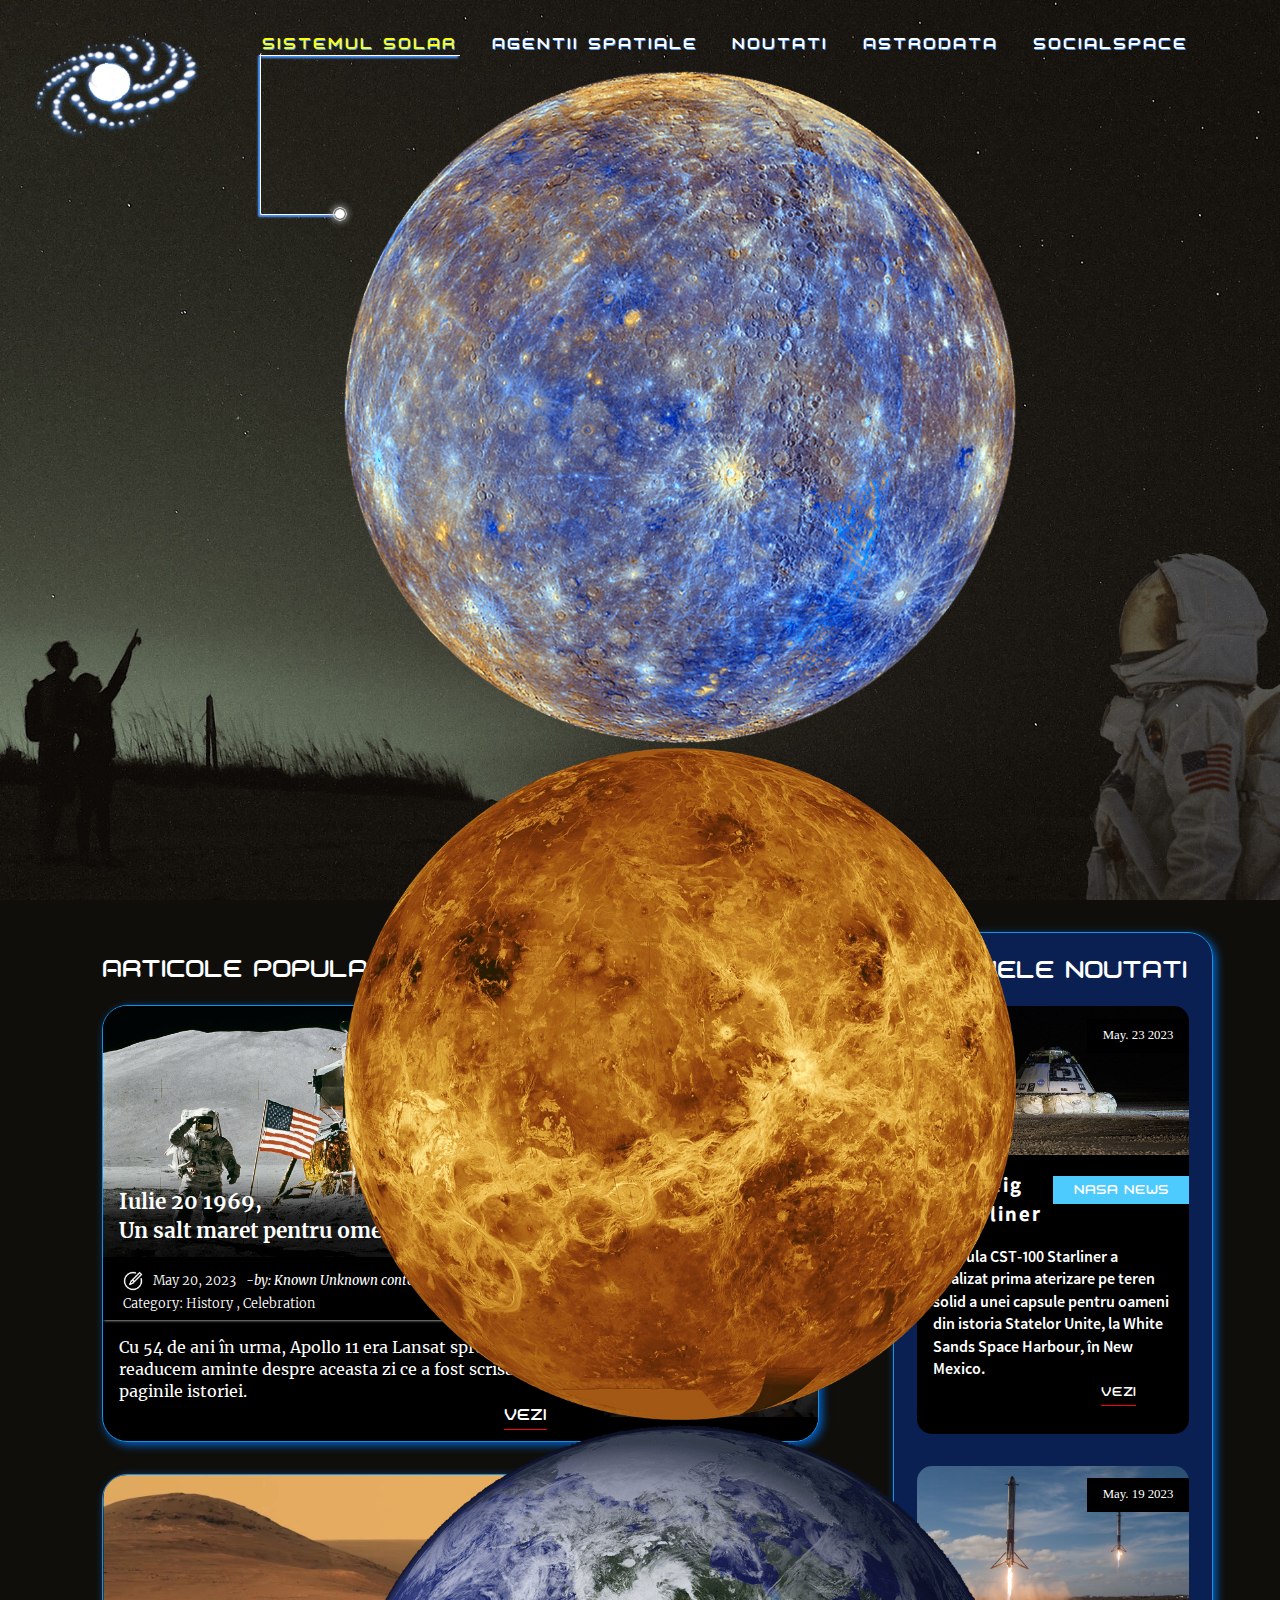
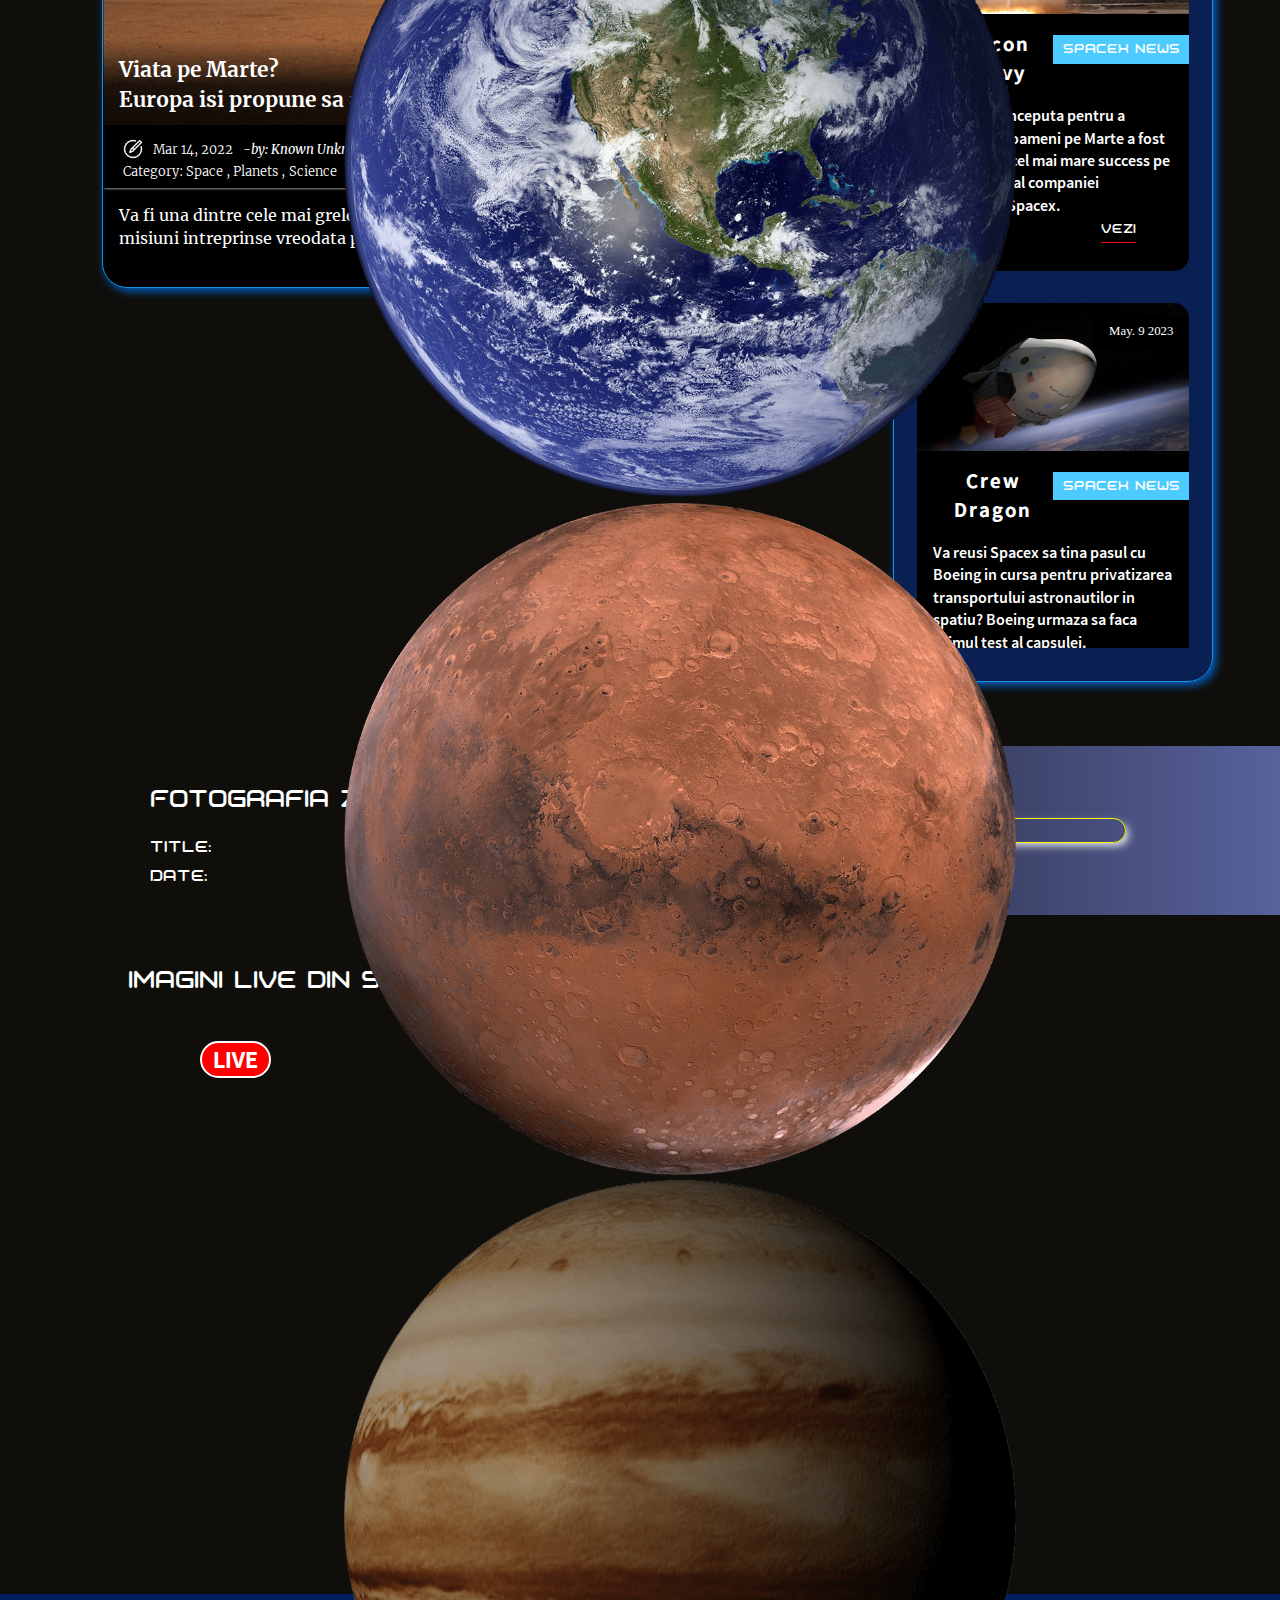
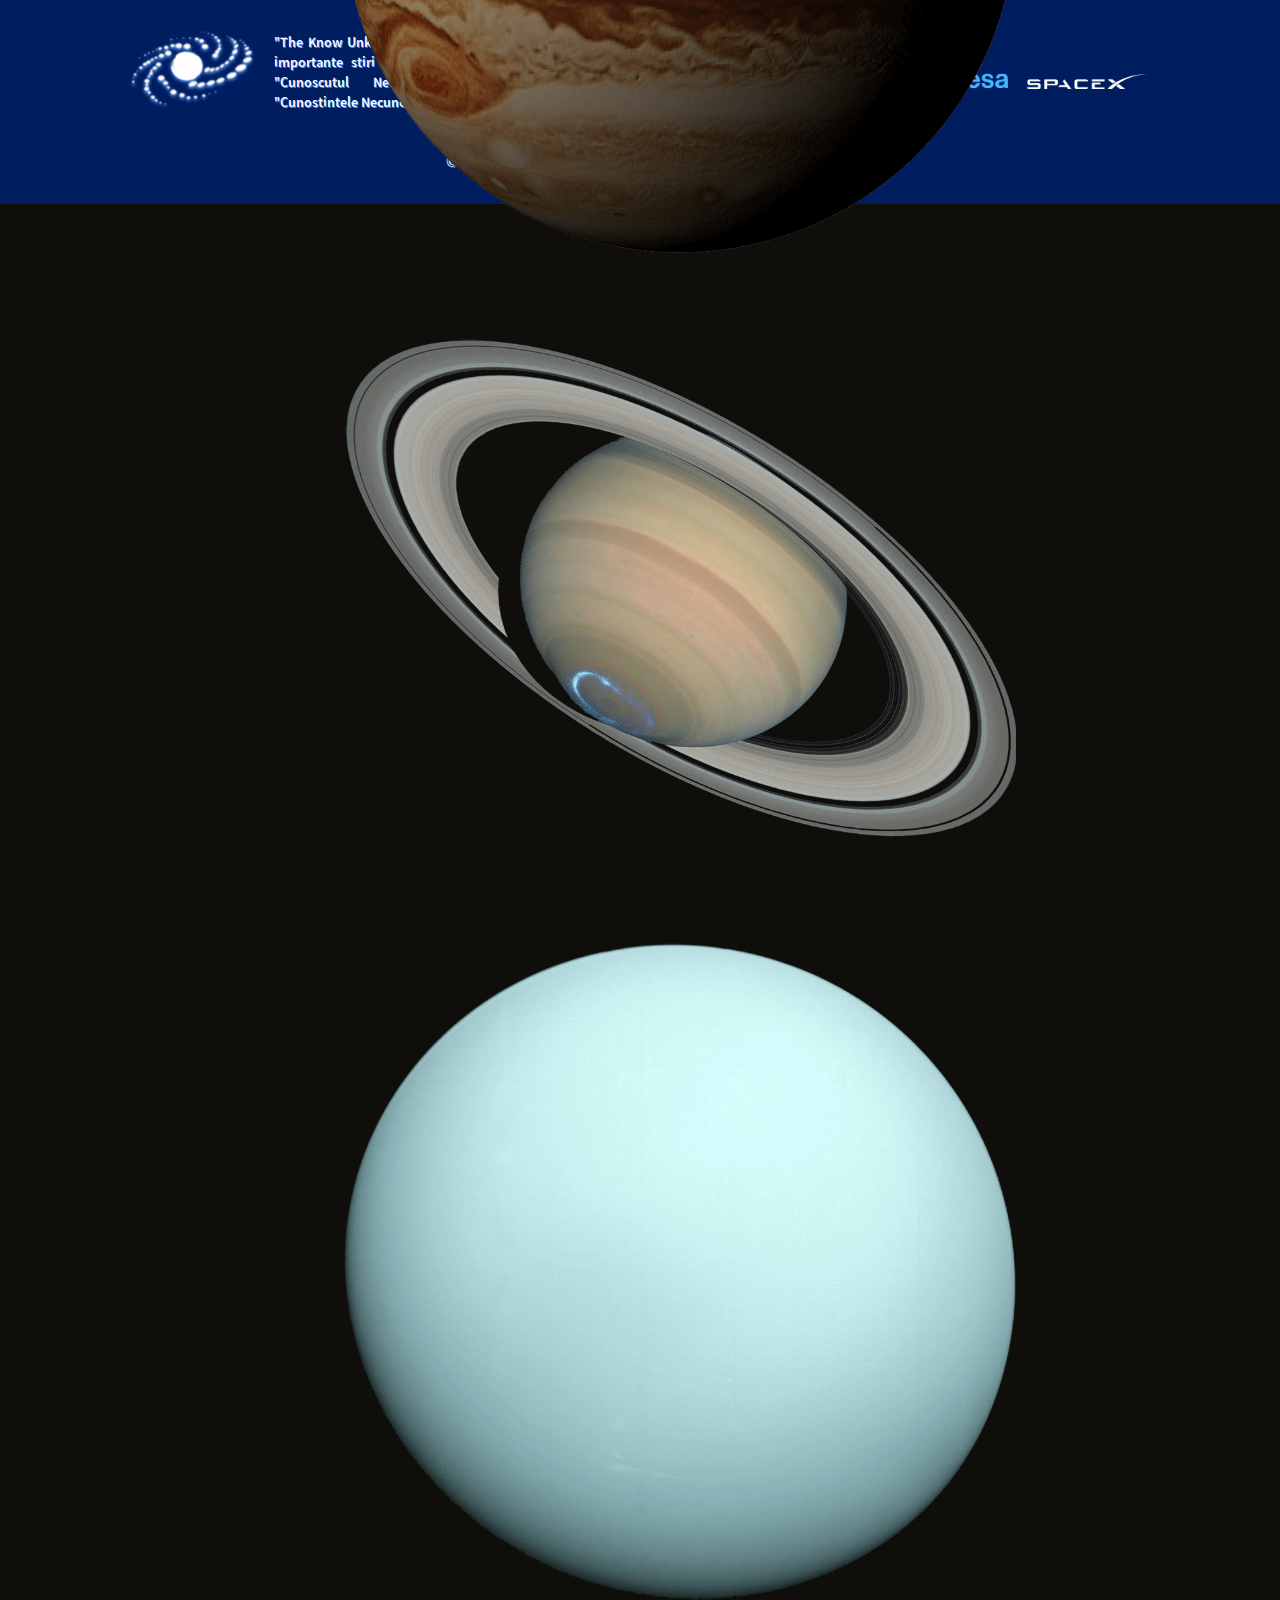
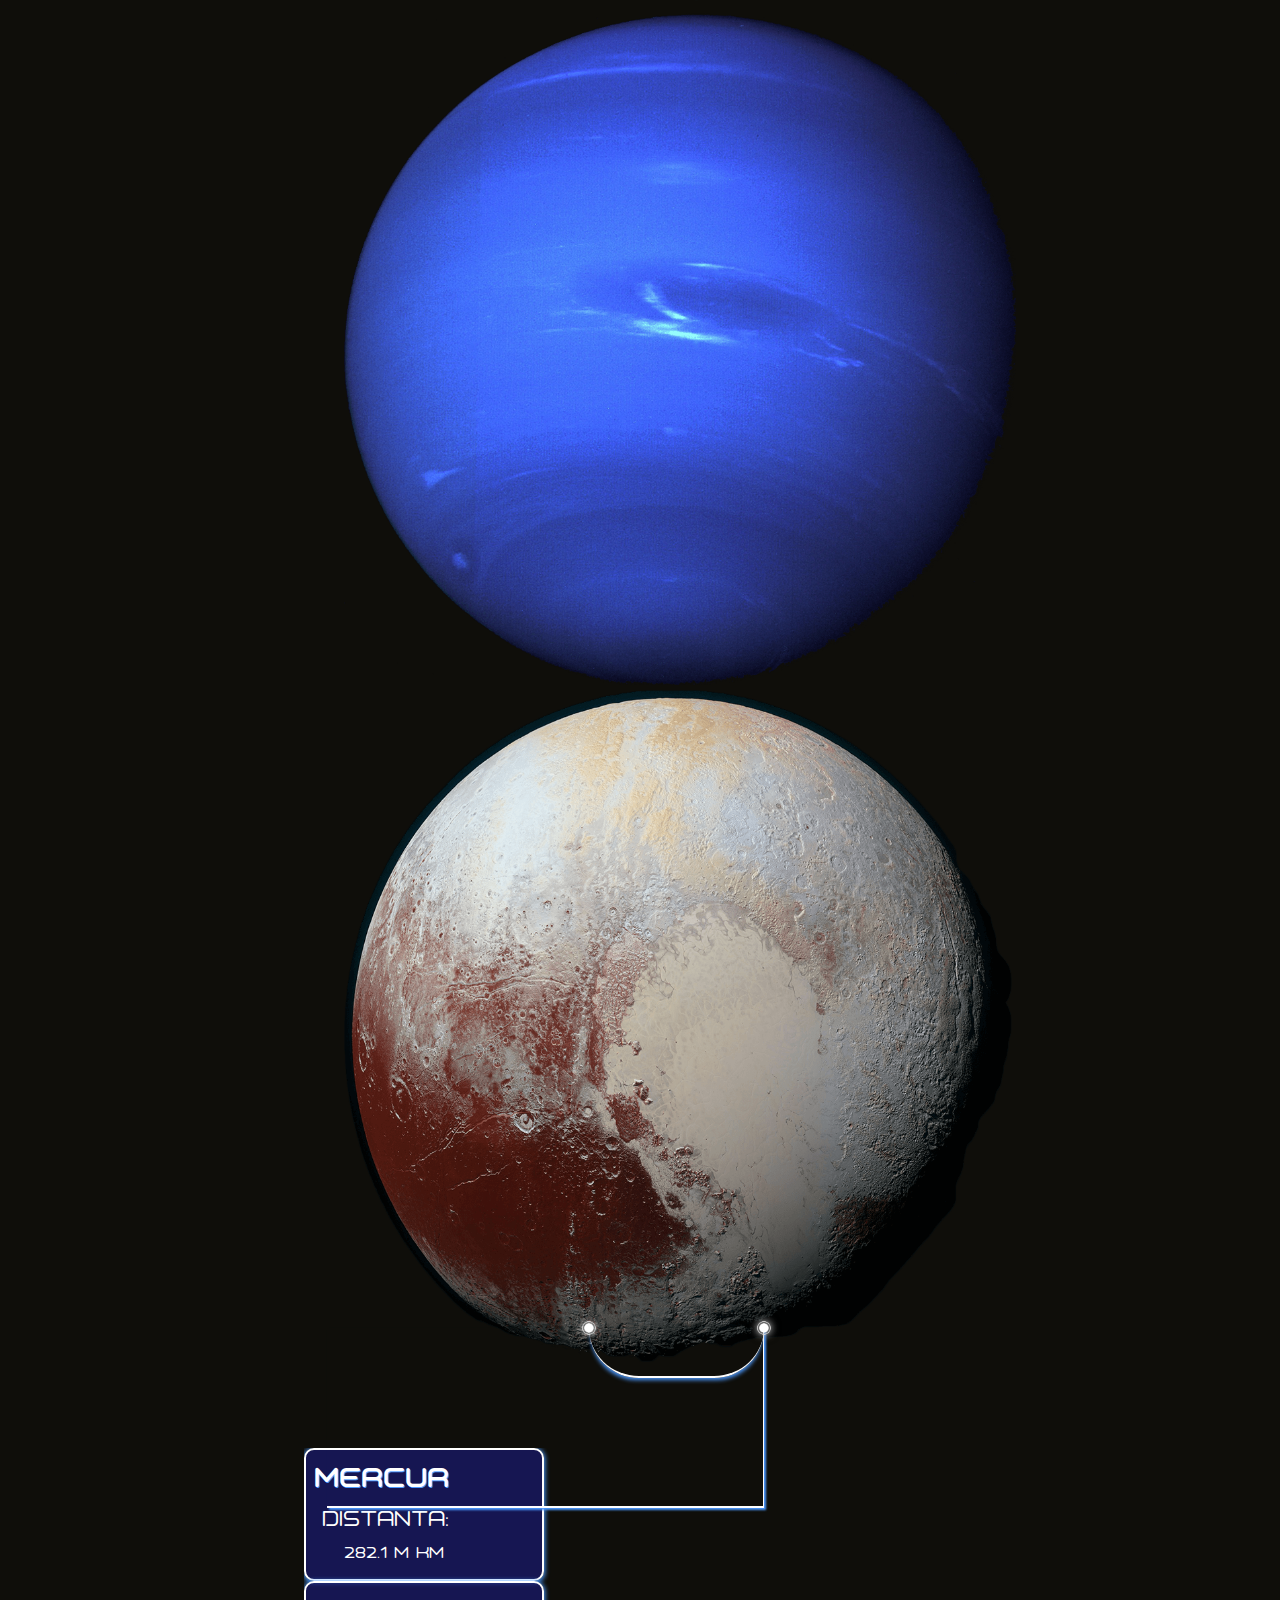
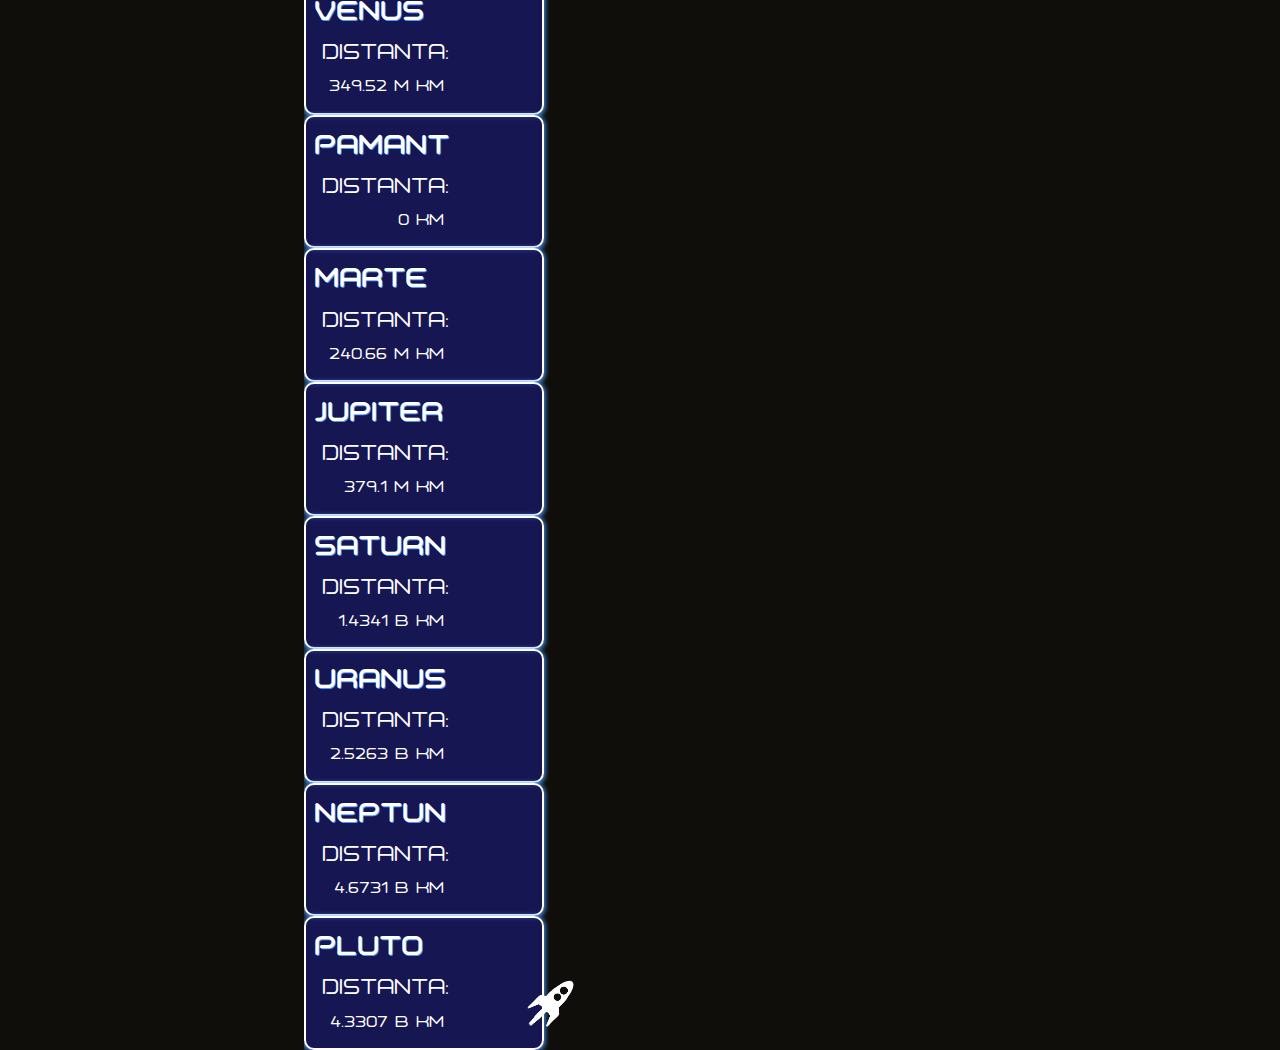
==== commit 1e2880c9: "updated data" ====
--- a/public/index.html
+++ b/public/index.html
@@ -1,370 +1,371 @@
 <!DOCTYPE html>
 <html lang="ro">
 
-    <head>
-        <meta charset="utf-8">
-        <title>The Known Unknown</title>
-        <meta name="description"
-            content="The known unknown tells the news about most recent discoveries about space and planets">
-        <meta name="keywords" content="Space, planets, exploration, nasa, spacex">
-        <meta name="author" content="Bogdan Mihalca">
-        <!-- responsive media queries meta -->
-        <meta name="viewport" content="width=device-width, initial-scale=1">
-        <!-- the favIncon(top) -->
-        <link rel="shortcut icon" type="image/png" href="images/logo.png" />
-        <!-- CSS -->
-        <link rel="stylesheet" href="css/normalize.css">
-        <link rel="stylesheet" type="text/css" href="css/style.css">
-
-        <link rel="stylesheet" type="text/css" href="js/slick/slick.css" />
-        <link rel="stylesheet" href="https://use.fontawesome.com/releases/v5.8.2/css/all.css"
-            integrity="sha384-oS3vJWv+0UjzBfQzYUhtDYW+Pj2yciDJxpsK1OYPAYjqT085Qq/1cq5FLXAZQ7Ay" crossorigin="anonymous">
-        <!-- Javascripts -->
-        <script src="https://code.jquery.com/jquery-3.4.1.min.js"
-            integrity="sha256-CSXorXvZcTkaix6Yvo6HppcZGetbYMGWSFlBw8HfCJo=" crossorigin="anonymous"></script>
-        <script src="js/scripts.js" type="text/javascript"></script>
-
-        <script type="text/javascript" src="js/slick/slick.min.js"></script>
-    </head>
-
-    <body>
-        <header class="default-header home-header">
-            <a href="index.html" class="logo"><img src="images/logo.png" alt="galaxy-logo"></a>
-            <div id="hamburger-icon">
-                <span></span>
-                <span></span>
-                <span></span>
-            </div>
-            <nav class="mobile-nav" id="mobile-nav">
+<head>
+    <meta charset="utf-8">
+    <title>The Known Unknown</title>
+    <meta name="description"
+        content="The known unknown tells the news about most recent discoveries about space and planets">
+    <meta name="keywords" content="Space, planets, exploration, nasa, spacex">
+    <meta name="author" content="Bogdan Mihalca">
+    <!-- responsive media queries meta -->
+    <meta name="viewport" content="width=device-width, initial-scale=1">
+    <!-- the favIncon(top) -->
+    <link rel="shortcut icon" type="image/png" href="images/logo.png" />
+    <!-- CSS -->
+    <link rel="stylesheet" href="css/normalize.css">
+    <link rel="stylesheet" type="text/css" href="css/style.css">
+
+    <link rel="stylesheet" type="text/css" href="js/slick/slick.css" />
+    <link rel="stylesheet" href="https://use.fontawesome.com/releases/v5.8.2/css/all.css"
+        integrity="sha384-oS3vJWv+0UjzBfQzYUhtDYW+Pj2yciDJxpsK1OYPAYjqT085Qq/1cq5FLXAZQ7Ay" crossorigin="anonymous">
+    <!-- Javascripts -->
+    <script src="https://code.jquery.com/jquery-3.4.1.min.js"
+        integrity="sha256-CSXorXvZcTkaix6Yvo6HppcZGetbYMGWSFlBw8HfCJo=" crossorigin="anonymous"></script>
+    <script src="js/scripts.js" type="text/javascript"></script>
+
+    <script type="text/javascript" src="js/slick/slick.min.js"></script>
+</head>
+
+<body>
+    <header class="default-header home-header">
+        <a href="index.html" class="logo"><img src="images/logo.png" alt="galaxy-logo"></a>
+        <div id="hamburger-icon">
+            <span></span>
+            <span></span>
+            <span></span>
+        </div>
+        <nav class="mobile-nav" id="mobile-nav">
+            <ul>
+                <li>
+                    <a href="#">Sistemul Solar</a>
+                    <ul>
+                        <li><a href="#">Soarele</a></li>
+                        <li><a href="#">Mercur</a></li>
+                        <li><a href="#">Venus</a></li>
+                        <li><a href="#">Pamant</a></li>
+                        <li><a href="mars.html">Marte</a></li>
+                        <li><a href="#">Jupiter</a></li>
+                        <li><a href="#">Saturn</a></li>
+                        <li><a href="#">Uranus</a></li>
+                        <li><a href="#">Neptun</a></li>
+                    </ul>
+                </li>
+                <li>
+                    <a href="#">Agentii Spatiale</a>
+                    <ul>
+                        <li><a href="#">Nasa</a></li>
+                        <li><a href="#">Roscosmos</a></li>
+                        <li><a href="#">Esa</a></li>
+                        <li><a href="#">Spacex</a></li>
+                    </ul>
+                </li>
+                <li><a href="news.html">Noutati</a></li>
+                <li><a href="astrodata.html">AstroData</a></li>
+                <li><a href="socialspace-login.html">SocialSpace</a></li>
+            </ul>
+        </nav>
+        <nav class="desktop-nav">
+            <ul>
+                <li class="active">
+                    <a href="#">Sistemul Solar</a>
+                    <div class="planets-menu">
+                        <div class="planets-line">
+                            <img src="images/small-circle.png" alt="circle">
+                        </div>
+                        <div class="planets-slider">
+                            <div><img src="images/planets/mercury.png" alt="mercury"></div>
+                            <div><img src="images/planets/venus.png" alt="venus"></div>
+                            <div><img src="images/planets/earth.png" alt="earth"></div>
+                            <div><img src="images/planets/mars.png" alt="mars"></div>
+                            <div><img src="images/planets/jupiter.png" alt="jupiter"></div>
+                            <div><img src="images/planets/saturn.png" alt="saturn"></div>
+                            <div><img src="images/planets/uranus.png" alt="uranus"></div>
+                            <div><img src="images/planets/neptune.png" alt="neptune"></div>
+                            <div><img src="images/planets/pluto.png" alt="pluto"></div>
+                        </div>
+                        <div class="planet-info">
+                            <div class="planet-info-line">
+                                <img src="images/small-circle.png" alt="circle" id="left-circle">
+                                <img src="images/small-circle.png" alt="circle" id="right-circle">
+                            </div>
+                            <div class="planet-info-second-line"></div>
+                            <div class="planet-info-slider">
+                                <div class="planet-card">
+                                    <h1>Mercur</h1>
+                                    <a href="#"><img src="images/rocket.png"></a>
+                                    <p>Distanta:</p>
+                                    <p class="distance">282.1 m km</p>
+                                </div>
+                                <div class="planet-card">
+                                    <h1>Venus</h1>
+                                    <a href="#"><img src="images/rocket.png"></a>
+                                    <p>Distanta:</p>
+                                    <p class="distance">349.52 m km</p>
+                                </div>
+                                <div class="planet-card">
+                                    <h1>Pamant</h1>
+                                    <a href="#"><img src="images/rocket.png"></a>
+                                    <p>Distanta:</p>
+                                    <p class="distance">0 km</p>
+                                </div>
+                                <div class="planet-card">
+                                    <h1>Marte</h1>
+                                    <a href="mars.html"><img src="images/rocket.png"></a>
+                                    <p>Distanta:</p>
+                                    <p class="distance">240.66 m km</p>
+                                </div>
+                                <div class="planet-card">
+                                    <h1>Jupiter</h1>
+                                    <a href="#"><img src="images/rocket.png"></a>
+                                    <p>Distanta:</p>
+                                    <p class="distance">379.1 m km</p>
+                                </div>
+                                <div class="planet-card">
+                                    <h1>Saturn</h1>
+                                    <a href="#"><img src="images/rocket.png"></a>
+                                    <p>Distanta:</p>
+                                    <p class="distance">1.4341 b km</p>
+                                </div>
+                                <div class="planet-card">
+                                    <h1>Uranus</h1>
+                                    <a href="#"><img src="images/rocket.png"></a>
+                                    <p>Distanta:</p>
+                                    <p class="distance">2.5263 b km</p>
+                                </div>
+                                <div class="planet-card">
+                                    <h1>Neptun</h1>
+                                    <a href="#"><img src="images/rocket.png"></a>
+                                    <p>Distanta:</p>
+                                    <p class="distance">4.6731 b km</p>
+                                </div>
+                                <div class="planet-card">
+                                    <h1>Pluto</h1>
+                                    <a href="#"><img src="images/rocket.png"></a>
+                                    <p>Distanta:</p>
+                                    <p class="distance">4.3307 b km</p>
+                                </div>
+                            </div>
+                        </div>
+                    </div>
+
+                </li>
+                <li class="sub-trigger">
+                    <a href="#">Agentii Spatiale</a>
+                    <ul class="sub-nav">
+                        <li><a href="#">Nasa</a></li>
+                        <li><a href="#">Roscosmos</a></li>
+                        <li><a href="#">Esa</a></li>
+                        <li><a href="#">Spacex</a></li>
+                        <li></li>
+                    </ul>
+                </li>
+                <li><a href="news.html">Noutati</a></li>
+                <li><a href="astrodata.html">AstroData</a></li>
+                <li><a href="socialspace-login.html">SocialSpace</a></li>
+            </ul>
+
+        </nav>
+        <img src="images/astronaut.png" alt="astronaut" class="astro-img">
+    </header>
+    <section id="featured-articles">
+        <h2>Articole Populare</h2>
+        <article class="article-normal">
+            <div class="content-preview">
+                <div class="image-title">
+                    <img src="images/articles/featured1.jpg" alt="apollo">
+                    <h2>
+                        Iulie 20 1969, <br>
+                        Un salt maret pentru omenire
+                    </h2>
+                </div>
+                <div class="details">
+                    <img src="images/edit-icon.png" alt="edit">
+                    <p class="date">May 20, 2023</p>
+                    <p class="author">-by: Known Unknown content administrator</p>
+                    <p class="article-categories">Category:<span>History</span>,<span>Celebration</span></p>
+                </div>
+                <p class="text-preview">Cu 54 de ani în urma, Apollo 11 era Lansat spre Lună: sa ne readucem aminte
+                    despre aceasta zi ce a fost scrisa in paginile istoriei.</p>
+                <a href="#" class="sml-text-btn view-article"><span>vezi</span></a>
+            </div>
+            <div class="article-galery">
+                <div class="image-title">
+                    <div class="tag-top">
+                        <p>IMG</p>
+                    </div>
+                    <img src="images/articles/featured1_1.jpg" alt="rocket">
+                    <h3> Lansarea rachetei Apollo 11</h3>
+                </div>
+                <div class="image-title">
+                    <div class="tag-top">
+                        <p>IMG</p>
+                    </div>
+                    <img src="images/articles/featured1_2.jpg" alt="astronauts">
+                    <h3>Neil Armstrong, Michael Collins, Edwin Aldrin</h3>
+                </div>
+            </div>
+        </article>
+        <article class="article-normal">
+            <div class="content-preview">
+                <div class="image-title">
+                    <img src="images/articles/featured2.jpg" alt="mars">
+                    <h2>
+                        Viata pe Marte? <br> Europa isi propune sa aduca monstre
+                    </h2>
+                </div>
+                <div class="details">
+                    <img src="images/edit-icon.png" alt="edit">
+                    <p class="date">Mar 14, 2022</p>
+                    <p class="author">-by: Known Unknown content administrator</p>
+                    <p class="article-categories">
+                        Category:<span>Space</span>,<span>Planets</span>,<span>Science</span></p>
+                </div>
+                <p class="text-preview">Va fi una dintre cele mai grele, complicate si provocatoare misiuni
+                    intreprinse vreodata pe planeta rosie.</p>
+                <a href="#" class="sml-text-btn view-article"><span>vezi</span></a>
+            </div>
+            <div class="article-galery">
+                <div class="image-title">
+                    <div class="tag-top">
+                        <p>IMG</p>
+                    </div>
+                    <img src="images/articles/featured2_1.jpg" alt="rovers">
+                    <h3>Roboti aflati pe Marte</h3>
+                </div>
+                <div class="image-title">
+                    <div class="tag-top">
+                        <p>IMG</p>
+                    </div>
+                    <img src="images/articles/featured2_2.jpg" alt="planet">
+                    <h3>Planeta Rosie</h3>
+                </div>
+            </div>
+        </article>
+        <a class="rounded-blue-btn align-right" href="news.html">Mai multe</a>
+    </section>
+    <aside id="latest-articles">
+        <h2>Ultimele Noutati</h2>
+        <div class="scrollbar-custom scrollbar-custom-home">
+            <div class="forced-overflow">
+                <article class="article-card-small">
+                    <div class="image-tag">
+                        <img src="images/articles/latest1.jpg" alt="starliner">
+                        <p>May. 23 2023</p>
+                    </div>
+                    <div class="details">
+                        <h3>Boeig Starliner</h3>
+                        <p class="category-tag">Nasa news</p>
+                        <p>Capsula CST-100 Starliner a finalizat prima aterizare pe teren solid a unei capsule
+                            pentru oameni din istoria Statelor Unite, la White Sands Space Harbour, în New Mexico.
+                        </p>
+                        <a href="#" class="sml-text-btn view-latest"><span>vezi</span></a>
+                    </div>
+                </article>
+                <article class="article-card-small">
+                    <div class="image-tag">
+                        <img src="images/articles/latest4.jpg" alt="spacex">
+                        <p>May. 19 2023</p>
+                    </div>
+                    <div class="details">
+                        <h3>Falcon Heavy</h3>
+                        <p class="category-tag">Spacex news</p>
+                        <p>Racheta conceputa pentru a transporta oameni pe Marte a fost pe departe cel mai mare
+                            success pe anul acesta al companiei americane Spacex.</p>
+                        <a href="#" class="sml-text-btn view-latest"><span>vezi</span></a>
+                    </div>
+                </article>
+                <article class="article-card-small">
+                    <div class="image-tag">
+                        <img src="images/articles/latest2.jpg" alt="spacex">
+                        <p>May. 9 2023</p>
+                    </div>
+                    <div class="details">
+                        <h3>Crew Dragon</h3>
+                        <p class="category-tag">Spacex news</p>
+                        <p>Va reusi Spacex sa tina pasul cu Boeing in cursa pentru privatizarea transportului
+                            astronautilor in spatiu? Boeing urmaza sa faca primul test al capsulei.</p>
+                        <a href="#" class="sml-text-btn view-latest"><span>vezi</span></a>
+                    </div>
+                </article>
+                <article class="article-card-small">
+                    <div class="image-tag">
+                        <img src="images/articles/latest3.jpg" alt="rocket">
+                        <p>May. 2 2023</p>
+                    </div>
+                    <div class="details">
+                        <h3>Blue Origin</h3>
+                        <p class="category-tag">Nasa News</p>
+                        <p>Ce se mai aude despre noul competitor al companiilor spatiale? Seful marelui Amazon
+                            planuia sa intre si el in cursa Spatiala, dar in ce stadiu se afla..</p>
+                        <a href="#" class="sml-text-btn view-latest"><span>vezi</span></a>
+                    </div>
+                </article>
+                <article class="article-card-small">
+                    <div class="image-tag">
+                        <img src="images/articles/latest5.jpg" alt="soyuz">
+                        <p>Mar. 6 2023</p>
+                    </div>
+                    <div class="details">
+                        <h3>Noul Echipaj</h3>
+                        <p class="category-tag">Roscosmos News</p>
+                        <p>Astronauta NASA, Jessica Meir, Oleg Skripochka, al agenției spațiale ruse Roscosmos, și
+                            Hazzaa Ali Almansoori din Emiratele Arabe Unite,au ajuns la Stația Spațială
+                            Internațională la 15:42 p.m. EDT.</p>
+                        <a href="#" class="sml-text-btn view-latest"><span>vezi</span></a>
+                    </div>
+                </article>
+            </div>
+        </div>
+    </aside>
+    <section id="nasa-apod">
+        <div class="apod-details">
+            <h2>Fotografia zilei</h2>
+            <h4>Title: <span id="apod-title"></span></h4>
+            <h4>Date: <span id="apod-date"></span></h4>
+            <h4 id="apod-copy1">Copyright: <span id="apod-copy2"></span></h4>
+            <p id="apod-explanation"></p>
+        </div>
+        <img class="apod" src="" alt="APOD">
+    </section>
+    <section id="live-from-space">
+        <h2>Imagini live din spatiu</h2>
+        <div class="video">
+            <div class="videoWrapper">
+
+                <p class="live-label">LIVE</p>
+                <!--  ISS-main view on Nasa.gov
+                    <iframe width="480" height="270" src="https://ustream.tv/embed/9408562?html5ui=1&autoplay=1&showtitle=false" scrolling="no" allow="autoplay" allowfullscreen webkitallowfullscreen frameborder="0" style="border: 0 none transparent;"></iframe> -->
+                <!-- ISS -view on Nasa.gov NASA TV
+                    <iframe width="480" height="270" src="https://ustream.tv/embed/17074538" scrolling="no" allowfullscreen webkitallowfullscreen frameborder="0" style="border: 0 none transparent;"></iframe> -->
+                <!-- View from youtube on chanel SpaceVideos -->
+                <iframe id="ytplayer" type="text/html" width="720" height="405"
+                    src="https://www.youtube.com/embed/86YLFOog4GM?autoplay=1&disablekb=1&modestbranding=1&color=white"
+                    frameborder="0" allowfullscreen></iframe>
+            </div>
+        </div>
+    </section>
+    <!-- Back to top button -->
+    <a id="back-to-top"><i class="fa fa-sort-up"></i></a>
+    <footer>
+        <div class="footer-wraper">
+            <p class="caption">"The Know Unknow" este website-ul ce faciliteaza accesul la cele mai importante stiri
+                din domeniu pentru pasionatii de "Necunoscut". "Cunoscutul Necunoscut"-Singura platforma pentru
+                toate "Cunostintele Necunoscutului"</p>
+            <nav class="footer-links">
+                <p>Link-uri Utile:</p>
                 <ul>
-                    <li>
-                        <a href="#">Sistemul Solar</a>
-                        <ul>
-                            <li><a href="#">Soarele</a></li>
-                            <li><a href="#">Mercur</a></li>
-                            <li><a href="#">Venus</a></li>
-                            <li><a href="#">Pamant</a></li>
-                            <li><a href="mars.html">Marte</a></li>
-                            <li><a href="#">Jupiter</a></li>
-                            <li><a href="#">Saturn</a></li>
-                            <li><a href="#">Uranus</a></li>
-                            <li><a href="#">Neptun</a></li>
-                        </ul>
-                    </li>
-                    <li>
-                        <a href="#">Agentii Spatiale</a>
-                        <ul>
-                            <li><a href="#">Nasa</a></li>
-                            <li><a href="#">Roscosmos</a></li>
-                            <li><a href="#">Esa</a></li>
-                            <li><a href="#">Spacex</a></li>
-                        </ul>
-                    </li>
-                    <li><a href="news.html">Noutati</a></li>
-                    <li><a href="astrodata.html">AstroData</a></li>
-                    <li><a href="socialspace-login.html">SocialSpace</a></li>
+                    <li><a href="https://www.nasa.gov"><img src="images/nasa.png" alt="nasa"></a></li>
+                    <li><a href="http://en.roscosmos.ru"><img src="images/roscosmos.png" alt="roscosmos"></a></li>
+                    <li><a href="https://www.esa.int"><img src="images/esa.png" alt="esa"></a></li>
+                    <li class="spacex-img"><a href="https://www.spacex.com"><img src="images/spacex.png"
+                                alt="spacex"></a></li>
                 </ul>
             </nav>
-            <nav class="desktop-nav">
-                <ul>
-                    <li class="active">
-                        <a href="#">Sistemul Solar</a>
-                        <div class="planets-menu">
-                            <div class="planets-line">
-                                <img src="images/small-circle.png" alt="circle">
-                            </div>
-                            <div class="planets-slider">
-                                <div><img src="images/planets/mercury.png" alt="mercury"></div>
-                                <div><img src="images/planets/venus.png" alt="venus"></div>
-                                <div><img src="images/planets/earth.png" alt="earth"></div>
-                                <div><img src="images/planets/mars.png" alt="mars"></div>
-                                <div><img src="images/planets/jupiter.png" alt="jupiter"></div>
-                                <div><img src="images/planets/saturn.png" alt="saturn"></div>
-                                <div><img src="images/planets/uranus.png" alt="uranus"></div>
-                                <div><img src="images/planets/neptune.png" alt="neptune"></div>
-                                <div><img src="images/planets/pluto.png" alt="pluto"></div>
-                            </div>
-                            <div class="planet-info">
-                                <div class="planet-info-line">
-                                    <img src="images/small-circle.png" alt="circle" id="left-circle">
-                                    <img src="images/small-circle.png" alt="circle" id="right-circle">
-                                </div>
-                                <div class="planet-info-second-line"></div>
-                                <div class="planet-info-slider">
-                                    <div class="planet-card">
-                                        <h1>Mercur</h1>
-                                        <a href="#"><img src="images/rocket.png"></a>
-                                        <p>Distanta:</p>
-                                        <p class="distance">282.1 m km</p>
-                                    </div>
-                                    <div class="planet-card">
-                                        <h1>Venus</h1>
-                                        <a href="#"><img src="images/rocket.png"></a>
-                                        <p>Distanta:</p>
-                                        <p class="distance">349.52 m km</p>
-                                    </div>
-                                    <div class="planet-card">
-                                        <h1>Pamant</h1>
-                                        <a href="#"><img src="images/rocket.png"></a>
-                                        <p>Distanta:</p>
-                                        <p class="distance">0 km</p>
-                                    </div>
-                                    <div class="planet-card">
-                                        <h1>Marte</h1>
-                                        <a href="mars.html"><img src="images/rocket.png"></a>
-                                        <p>Distanta:</p>
-                                        <p class="distance">240.66 m km</p>
-                                    </div>
-                                    <div class="planet-card">
-                                        <h1>Jupiter</h1>
-                                        <a href="#"><img src="images/rocket.png"></a>
-                                        <p>Distanta:</p>
-                                        <p class="distance">379.1 m km</p>
-                                    </div>
-                                    <div class="planet-card">
-                                        <h1>Saturn</h1>
-                                        <a href="#"><img src="images/rocket.png"></a>
-                                        <p>Distanta:</p>
-                                        <p class="distance">1.4341 b km</p>
-                                    </div>
-                                    <div class="planet-card">
-                                        <h1>Uranus</h1>
-                                        <a href="#"><img src="images/rocket.png"></a>
-                                        <p>Distanta:</p>
-                                        <p class="distance">2.5263 b km</p>
-                                    </div>
-                                    <div class="planet-card">
-                                        <h1>Neptun</h1>
-                                        <a href="#"><img src="images/rocket.png"></a>
-                                        <p>Distanta:</p>
-                                        <p class="distance">4.6731 b km</p>
-                                    </div>
-                                    <div class="planet-card">
-                                        <h1>Pluto</h1>
-                                        <a href="#"><img src="images/rocket.png"></a>
-                                        <p>Distanta:</p>
-                                        <p class="distance">4.3307 b km</p>
-                                    </div>
-                                </div>
-                            </div>
-                        </div>
-
-                    </li>
-                    <li class="sub-trigger">
-                        <a href="#">Agentii Spatiale</a>
-                        <ul class="sub-nav">
-                            <li><a href="#">Nasa</a></li>
-                            <li><a href="#">Roscosmos</a></li>
-                            <li><a href="#">Esa</a></li>
-                            <li><a href="#">Spacex</a></li>
-                            <li></li>
-                        </ul>
-                    </li>
-                    <li><a href="news.html">Noutati</a></li>
-                    <li><a href="astrodata.html">AstroData</a></li>
-                    <li><a href="socialspace-login.html">SocialSpace</a></li>
-                </ul>
-
-            </nav>
-            <img src="images/astronaut.png" alt="astronaut" class="astro-img">
-        </header>
-        <section id="featured-articles">
-            <h2>Articole Populare</h2>
-            <article class="article-normal">
-                <div class="content-preview">
-                    <div class="image-title">
-                        <img src="images/articles/featured1.jpg" alt="apollo">
-                        <h2>
-                            Iulie 20 1969, <br>
-                            Un salt maret pentru omenire
-                        </h2>
-                    </div>
-                    <div class="details">
-                        <img src="images/edit-icon.png" alt="edit">
-                        <p class="date">July 20, 2019</p>
-                        <p class="author">-by: Known Unknown content administrator</p>
-                        <p class="article-categories">Category:<span>History</span>,<span>Celebration</span></p>
-                    </div>
-                    <p class="text-preview">Cu 50 de ani în urma, Apollo 11 era Lansat spre Lună: sa ne readucem aminte
-                        despre aceasta zi ce a fost scrisa in paginile istoriei.</p>
-                    <a href="#" class="sml-text-btn view-article"><span>vezi</span></a>
-                </div>
-                <div class="article-galery">
-                    <div class="image-title">
-                        <div class="tag-top">
-                            <p>IMG</p>
-                        </div>
-                        <img src="images/articles/featured1_1.jpg" alt="rocket">
-                        <h3> Lansarea rachetei Apollo 11</h3>
-                    </div>
-                    <div class="image-title">
-                        <div class="tag-top">
-                            <p>IMG</p>
-                        </div>
-                        <img src="images/articles/featured1_2.jpg" alt="astronauts">
-                        <h3>Neil Armstrong, Michael Collins, Edwin Aldrin</h3>
-                    </div>
-                </div>
-            </article>
-            <article class="article-normal">
-                <div class="content-preview">
-                    <div class="image-title">
-                        <img src="images/articles/featured2.jpg" alt="mars">
-                        <h2>
-                            Viata pe Marte? <br> Europa isi propune sa aduca monstre
-                        </h2>
-                    </div>
-                    <div class="details">
-                        <img src="images/edit-icon.png" alt="edit">
-                        <p class="date">December 14, 2019</p>
-                        <p class="author">-by: Known Unknown content administrator</p>
-                        <p class="article-categories">
-                            Category:<span>Space</span>,<span>Planets</span>,<span>Science</span></p>
-                    </div>
-                    <p class="text-preview">Va fi una dintre cele mai grele, complicate si provocatoare misiuni
-                        intreprinse vreodata pe planeta rosie.</p>
-                    <a href="#" class="sml-text-btn view-article"><span>vezi</span></a>
-                </div>
-                <div class="article-galery">
-                    <div class="image-title">
-                        <div class="tag-top">
-                            <p>IMG</p>
-                        </div>
-                        <img src="images/articles/featured2_1.jpg" alt="rovers">
-                        <h3>Roboti aflati pe Marte</h3>
-                    </div>
-                    <div class="image-title">
-                        <div class="tag-top">
-                            <p>IMG</p>
-                        </div>
-                        <img src="images/articles/featured2_2.jpg" alt="planet">
-                        <h3>Planeta Rosie</h3>
-                    </div>
-                </div>
-            </article>
-            <a class="rounded-blue-btn align-right" href="news.html">Mai multe</a>
-        </section>
-        <aside id="latest-articles">
-            <h2>Ultimele Noutati</h2>
-            <div class="scrollbar-custom scrollbar-custom-home">
-                <div class="forced-overflow">
-                    <article class="article-card-small">
-                        <div class="image-tag">
-                            <img src="images/articles/latest1.jpg" alt="starliner">
-                            <p>Dec. 22 2019</p>
-                        </div>
-                        <div class="details">
-                            <h3>Boeig Starliner</h3>
-                            <p class="category-tag">Nasa news</p>
-                            <p>Capsula CST-100 Starliner a finalizat prima aterizare pe teren solid a unei capsule
-                                pentru oameni din istoria Statelor Unite, la White Sands Space Harbour, în New Mexico.
-                            </p>
-                            <a href="#" class="sml-text-btn view-latest"><span>vezi</span></a>
-                        </div>
-                    </article>
-                    <article class="article-card-small">
-                        <div class="image-tag">
-                            <img src="images/articles/latest4.jpg" alt="spacex">
-                            <p>Dec. 18 2019</p>
-                        </div>
-                        <div class="details">
-                            <h3>Falcon Heavy</h3>
-                            <p class="category-tag">Spacex news</p>
-                            <p>Racheta conceputa pentru a transporta oameni pe Marte a fost pe departe cel mai mare
-                                success pe anul acesta al companiei americane Spacex.</p>
-                            <a href="#" class="sml-text-btn view-latest"><span>vezi</span></a>
-                        </div>
-                    </article>
-                    <article class="article-card-small">
-                        <div class="image-tag">
-                            <img src="images/articles/latest2.jpg" alt="spacex">
-                            <p>Dec. 9 2019</p>
-                        </div>
-                        <div class="details">
-                            <h3>Crew Dragon</h3>
-                            <p class="category-tag">Spacex news</p>
-                            <p>Va reusi Spacex sa tina pasul cu Boeing in cursa pentru privatizarea transportului
-                                astronautilor in spatiu? Boeing urmaza sa faca primul test al capsulei.</p>
-                            <a href="#" class="sml-text-btn view-latest"><span>vezi</span></a>
-                        </div>
-                    </article>
-                    <article class="article-card-small">
-                        <div class="image-tag">
-                            <img src="images/articles/latest3.jpg" alt="rocket">
-                            <p>Dec. 2 2019</p>
-                        </div>
-                        <div class="details">
-                            <h3>Blue Origin</h3>
-                            <p class="category-tag">Nasa News</p>
-                            <p>Ce se mai aude despre noul competitor al companiilor spatiale? Seful marelui Amazon
-                                planuia sa intre si el in cursa Spatiala, dar in ce stadiu se afla..</p>
-                            <a href="#" class="sml-text-btn view-latest"><span>vezi</span></a>
-                        </div>
-                    </article>
-                    <article class="article-card-small">
-                        <div class="image-tag">
-                            <img src="images/articles/latest5.jpg" alt="soyuz">
-                            <p>Oct. 3 2019</p>
-                        </div>
-                        <div class="details">
-                            <h3>Noul Echipaj</h3>
-                            <p class="category-tag">Roscosmos News</p>
-                            <p>Astronauta NASA, Jessica Meir, Oleg Skripochka, al agenției spațiale ruse Roscosmos, și
-                                Hazzaa Ali Almansoori din Emiratele Arabe Unite,au ajuns la Stația Spațială
-                                Internațională la 15:42 p.m. EDT.</p>
-                            <a href="#" class="sml-text-btn view-latest"><span>vezi</span></a>
-                        </div>
-                    </article>
-                </div>
-            </div>
-        </aside>
-        <section id="nasa-apod">
-            <div class="apod-details">
-                <h2>Fotografia zilei</h2>
-                <h4>Title: <span id="apod-title"></span></h4>
-                <h4>Date: <span id="apod-date"></span></h4>
-                <h4 id="apod-copy1">Copyright: <span id="apod-copy2"></span></h4>
-                <p id="apod-explanation"></p>
-            </div>
-            <img class="apod" src="" alt="APOD">
-        </section>
-        <section id="live-from-space">
-            <h2>Imagini live din spatiu</h2>
-            <div class="video">
-                <div class="videoWrapper">
-                    <p class="live-label">LIVE</p>
-                    <!--  ISS-main view on Nasa.gov
-                    <iframe width="480" height="270" src="https://ustream.tv/embed/9408562?html5ui=1&autoplay=1&showtitle=false" scrolling="no" allow="autoplay" allowfullscreen webkitallowfullscreen frameborder="0" style="border: 0 none transparent;"></iframe> -->
-                    <!-- ISS -view on Nasa.gov NASA TV
-                    <iframe width="480" height="270" src="https://ustream.tv/embed/17074538" scrolling="no" allowfullscreen webkitallowfullscreen frameborder="0" style="border: 0 none transparent;"></iframe> -->
-                    <!-- View from youtube on chanel SpaceVideos -->
-                    <iframe id="ytplayer" type="text/html" width="720" height="405"
-                        src="https://www.youtube.com/embed/DDU-rZs-Ic4?autoplay=1&disablekb=1&modestbranding=1&color=white"
-                        frameborder="0" allowfullscreen></iframe>
-                </div>
-            </div>
-        </section>
-        <!-- Back to top button -->
-        <a id="back-to-top"><i class="fa fa-sort-up"></i></a>
-        <footer>
-            <div class="footer-wraper">
-                <p class="caption">"The Know Unknow" este website-ul ce faciliteaza accesul la cele mai importante stiri
-                    din domeniu pentru pasionatii de "Necunoscut". "Cunoscutul Necunoscut"-Singura platforma pentru
-                    toate "Cunostintele Necunoscutului"</p>
-                <nav class="footer-links">
-                    <p>Link-uri Utile:</p>
-                    <ul>
-                        <li><a href="https://www.nasa.gov"><img src="images/nasa.png" alt="nasa"></a></li>
-                        <li><a href="http://en.roscosmos.ru"><img src="images/roscosmos.png" alt="roscosmos"></a></li>
-                        <li><a href="https://www.esa.int"><img src="images/esa.png" alt="esa"></a></li>
-                        <li class="spacex-img"><a href="https://www.spacex.com"><img src="images/spacex.png"
-                                    alt="spacex"></a></li>
-                    </ul>
-                </nav>
-                <img src="images/logo.png" alt="logo">
-            </div>
-            <p>&copy; 2020 Toate drepturile rezervate.</p>
-        </footer>
-    </body>
+            <img src="images/logo.png" alt="logo">
+        </div>
+        <p>&copy; 2023 Toate drepturile rezervate.</p>
+    </footer>
+</body>
 
 </html>--- a/public/css/style.css
+++ b/public/css/style.css
@@ -29,46 +29,56 @@
   src: url("../fonts/Voyager_Heavy.woff");
   font-weight: bold;
 }
+
 @font-face {
   font-family: Voyager;
   src: url("../fonts/Voyager_Light.woff");
 }
+
 @font-face {
   font-family: Merriweather;
   src: url("../fonts/Merriweather_Regular.ttf");
 }
+
 @font-face {
   font-family: Merriweather;
   src: url("../fonts/Merriweather_Bold.ttf");
   font-weight: bold;
 }
+
 @font-face {
   font-family: Merriweather;
   src: url("../fonts/Merriweather_Light.ttf");
   font-weight: 300;
 }
+
 @font-face {
   font-family: Merriweather;
   src: url("../fonts/Merriweather_Italic.ttf");
   font-style: italic;
 }
+
 @font-face {
   font-family: FallingSky;
   src: url("../fonts/FallingSky.otf");
 }
+
 @font-face {
   font-family: FallingSky;
   src: url("../fonts/FallingSkyBold.otf");
   font-weight: bold;
 }
+
 @font-face {
   font-family: FallingSky;
   src: url("../fonts/FallingSkyLight.otf");
   font-weight: 300;
 }
+
 * {
   box-sizing: border-box;
 }
+
 body {
   color: white;
   font-size: 16px;
@@ -79,17 +89,21 @@
   background-color: #0f0e0a;
   scroll-behavior: smooth;
 }
+
 a {
   text-decoration: none;
   outline: none;
   color: white;
 }
+
 img {
   width: 100%;
 }
+
 ul li {
   list-style: none;
 }
+
 /*-----------------------------
 	b. Header Styles
 ------------------------------*/
@@ -99,23 +113,28 @@
   background-repeat: no-repeat;
   background-size: cover;
 }
+
 .default-header h2 {
   text-shadow: 1px 1px 10px #4b99ff;
   padding-left: 6%;
   font-size: 2rem;
 }
+
 .logo img {
   padding: 0.5rem 1rem;
   width: 150px;
 }
+
 /*mobile menu*/
 .mobile-nav li {
   padding: 0.2rem;
 }
+
 .mobile-nav a {
   color: white;
   text-shadow: 1px 1px 10px #4b99ff;
 }
+
 .mobile-nav {
   position: fixed;
   top: 0;
@@ -126,26 +145,21 @@
   overflow-x: hidden;
   height: 100vh;
   width: 0;
-  background: -webkit-linear-gradient(
-    left,
-    rgba(0, 0, 0, 0) 0%,
-    rgba(0, 0, 0, 0.9) 30%,
-    rgba(0, 0, 0, 1) 100%
-  );
-  background: -o-linear-gradient(
-    left,
-    rgba(0, 0, 0, 0) 0%,
-    rgba(0, 0, 0, 0.9) 30%,
-    rgba(0, 0, 0, 1) 100%
-  );
-  background: linear-gradient(
-    to right,
-    rgba(0, 0, 0, 0) 0%,
-    rgba(0, 0, 0, 0.9) 30%,
-    rgba(0, 0, 0, 1) 100%
-  );
+  background: -webkit-linear-gradient(left,
+      rgba(0, 0, 0, 0) 0%,
+      rgba(0, 0, 0, 0.9) 30%,
+      rgba(0, 0, 0, 1) 100%);
+  background: -o-linear-gradient(left,
+      rgba(0, 0, 0, 0) 0%,
+      rgba(0, 0, 0, 0.9) 30%,
+      rgba(0, 0, 0, 1) 100%);
+  background: linear-gradient(to right,
+      rgba(0, 0, 0, 0) 0%,
+      rgba(0, 0, 0, 0.9) 30%,
+      rgba(0, 0, 0, 1) 100%);
   transition: all 0.4s linear;
 }
+
 #hamburger-icon {
   width: 35px;
   height: 35px;
@@ -164,6 +178,7 @@
   -o-transition: 0.5s ease-in-out;
   cursor: pointer;
 }
+
 #hamburger-icon span {
   display: block;
   position: absolute;
@@ -182,6 +197,7 @@
   -moz-transition: 0.25s ease-in-out;
   -o-transition: 0.25s ease-in-out;
 }
+
 #hamburger-icon span:nth-child(1) {
   top: 0px;
   -webkit-transform-origin: left center;
@@ -189,6 +205,7 @@
   -o-transform-origin: left center;
   transform-origin: left center;
 }
+
 #hamburger-icon span:nth-child(2) {
   top: 10px;
   -webkit-transform-origin: left center;
@@ -196,6 +213,7 @@
   -o-transform-origin: left center;
   transform-origin: left center;
 }
+
 #hamburger-icon span:nth-child(3) {
   top: 20px;
   -webkit-transform-origin: left center;
@@ -203,6 +221,7 @@
   -o-transform-origin: left center;
   transform-origin: left center;
 }
+
 #hamburger-icon.open span:nth-child(1) {
   -webkit-transform: rotate(45deg);
   -moz-transform: rotate(45deg);
@@ -211,10 +230,12 @@
   top: 0px;
   left: 8px;
 }
+
 #hamburger-icon.open span:nth-child(2) {
   width: 0%;
   opacity: 0;
 }
+
 #hamburger-icon.open span:nth-child(3) {
   -webkit-transform: rotate(-45deg);
   -moz-transform: rotate(-45deg);
@@ -223,32 +244,42 @@
   top: 25px;
   left: 8px;
 }
+
 .active a {
   color: yellow;
 }
+
 .desktop-nav,
 .astro-img {
   display: none;
 }
+
 .home-header {
   background-image: url("../images/home_header_background.jpg");
 }
+
 .mars-header {
   background-image: url("../images/mars_header_background.jpg");
 }
+
 .astrodata-header {
   background-image: url("../images/astrodata_header_background.jpg");
 }
+
 .news-header {
   background-image: url("../images/news_header_background.jpg");
 }
-.socialspace-header {
+
+.social-bg {
   background-image: url("../images/socialspace_header_background.jpg");
-}
+  min-height: 100vh;
+}
+
 .socialspace-login-header {
   background-image: url("../images/socialspace_login_header_background.jpg");
   height: initial !important;
 }
+
 .single-news-header {
   height: auto !important;
   margin-bottom: 2rem;
@@ -262,6 +293,7 @@
   padding: 2rem 10%;
   position: relative;
 }
+
 .article-normal {
   border: 1px solid #1592e6;
   border-radius: 25px;
@@ -271,9 +303,11 @@
   margin-bottom: 2rem;
   background-color: #000000;
 }
+
 .image-title {
   position: relative;
 }
+
 .image-title h2 {
   position: absolute;
   width: 100%;
@@ -281,25 +315,20 @@
   margin: 0;
   padding: 1rem;
   font-size: 1.3rem;
-  background: -webkit-linear-gradient(
-    bottom,
-    rgba(0, 0, 0, 0.9) 0%,
-    rgba(0, 0, 0, 0.8) 50%,
-    rgba(0, 0, 0, 0) 100%
-  );
-  background: -o-linear-gradient(
-    bottom,
-    rgba(0, 0, 0, 0.9) 0%,
-    rgba(0, 0, 0, 0.8) 50%,
-    rgba(0, 0, 0, 0) 100%
-  );
-  background: linear-gradient(
-    to top,
-    rgba(0, 0, 0, 0.9) 0%,
-    rgba(0, 0, 0, 0.8) 50%,
-    rgba(0, 0, 0, 0) 100%
-  );
-}
+  background: -webkit-linear-gradient(bottom,
+      rgba(0, 0, 0, 0.9) 0%,
+      rgba(0, 0, 0, 0.8) 50%,
+      rgba(0, 0, 0, 0) 100%);
+  background: -o-linear-gradient(bottom,
+      rgba(0, 0, 0, 0.9) 0%,
+      rgba(0, 0, 0, 0.8) 50%,
+      rgba(0, 0, 0, 0) 100%);
+  background: linear-gradient(to top,
+      rgba(0, 0, 0, 0.9) 0%,
+      rgba(0, 0, 0, 0.8) 50%,
+      rgba(0, 0, 0, 0) 100%);
+}
+
 .image-title h3 {
   position: absolute;
   width: 100%;
@@ -308,45 +337,45 @@
   padding: 2rem 1rem;
   font-size: 1rem;
   font-weight: 300;
-  background: -webkit-linear-gradient(
-    bottom,
-    rgba(0, 0, 0, 0.9) 0%,
-    rgba(0, 0, 0, 0.8) 50%,
-    rgba(0, 0, 0, 0) 100%
-  );
-  background: -o-linear-gradient(
-    bottom,
-    rgba(0, 0, 0, 0.9) 0%,
-    rgba(0, 0, 0, 0.8) 50%,
-    rgba(0, 0, 0, 0) 100%
-  );
-  background: linear-gradient(
-    to top,
-    rgba(0, 0, 0, 0.9) 0%,
-    rgba(0, 0, 0, 0.8) 50%,
-    rgba(0, 0, 0, 0) 100%
-  );
-}
+  background: -webkit-linear-gradient(bottom,
+      rgba(0, 0, 0, 0.9) 0%,
+      rgba(0, 0, 0, 0.8) 50%,
+      rgba(0, 0, 0, 0) 100%);
+  background: -o-linear-gradient(bottom,
+      rgba(0, 0, 0, 0.9) 0%,
+      rgba(0, 0, 0, 0.8) 50%,
+      rgba(0, 0, 0, 0) 100%);
+  background: linear-gradient(to top,
+      rgba(0, 0, 0, 0.9) 0%,
+      rgba(0, 0, 0, 0.8) 50%,
+      rgba(0, 0, 0, 0) 100%);
+}
+
 .article-normal .details {
   padding: 0.4rem 1rem;
   box-shadow: 0px 1px 3px -1px white;
 }
+
 .article-normal .details * {
   display: inline-block;
   margin: 0 0.2rem;
   font-weight: 300;
   font-size: 0.8rem;
 }
+
 .article-normal .details img {
   width: 20px;
   vertical-align: bottom;
 }
+
 .article-normal .author {
   font-style: italic;
 }
+
 .article-normal .text-preview {
   margin: 1rem;
 }
+
 .article-normal .view-article {
   position: relative;
   left: 80%;
@@ -354,6 +383,7 @@
   bottom: 1rem;
   color: red;
 }
+
 .sml-text-btn {
   font-family: Voyager;
   color: inherit;
@@ -363,12 +393,14 @@
   border-bottom: 1.5px solid red;
   padding-bottom: 0.4rem;
 }
+
 .sml-text-btn span {
   cursor: pointer;
   position: relative;
   color: white;
   transition: 0.5s;
 }
+
 .sml-text-btn span:after {
   font-family: "Font Awesome 5 Free";
   content: "\f101";
@@ -381,16 +413,20 @@
   right: -20px;
   transition: 0.5s;
 }
+
 .sml-text-btn:hover span {
   padding-right: 25px;
 }
+
 .sml-text-btn:hover span:after {
   opacity: 1 !important;
   right: 0;
 }
+
 .article-normal .article-galery {
   display: none;
 }
+
 .rounded-blue-btn {
   right: 0;
   background-color: #4ecbfe;
@@ -401,29 +437,34 @@
   padding: 0.5rem;
   box-shadow: 0px 4px 4px -2px #4b99ff;
 }
+
 .rounded-blue-btn:hover {
   cursor: pointer;
   transition: all 0.5s;
   padding: 0.3rem;
   box-shadow: 0px 8px 8px -2px #4b99ff;
 }
+
 .align-right {
   position: absolute;
   right: 10%;
   bottom: 0.7rem;
 }
+
 /*-------------------------------
 	d. Aside Latest Articles
 ---------------------------------*/
 #latest-articles {
   display: none;
 }
+
 .scrollbar-custom {
   overflow-y: scroll;
   height: 138vh;
   width: 95%;
   margin: 0 auto;
 }
+
 .scrollbar-custom::-webkit-scrollbar-track {
   -webkit-box-shadow: inset 0 0 6px rgba(0, 0, 0, 0.3);
   border-radius: 10px;
@@ -441,24 +482,30 @@
   -webkit-box-shadow: inset 0 0 6px rgba(0, 0, 0, 0.3);
   background-color: #63d2ff;
 }
+
 /*-----------------------------
 	e. NASA Apod Section
 ------------------------------*/
 #nasa-apod {
   padding: 2rem 10%;
 }
+
 #nasa-apod h4 {
   margin: 0.4rem 0;
 }
+
 #nasa-apod span {
   color: #f9f900;
 }
+
 #apod-explanation {
   display: none;
 }
+
 #apod-copy1 {
   display: none;
 }
+
 .apod {
   margin: 1rem auto;
   border-radius: 25px;
@@ -466,21 +513,26 @@
   border: 1px solid #f9f900;
   align-self: center;
 }
+
 /*-----------------------------
 	f. live from Space
 ------------------------------*/
 #live-from-space {
   margin-bottom: 2rem;
 }
+
 #live-from-space h2 {
   padding: 1rem 10%;
 }
+
 .videoWrapper {
   position: relative;
-  padding-bottom: 56.25%; /* 16:9 */
+  padding-bottom: 56.25%;
+  /* 16:9 */
   padding-top: 25px;
   height: 0;
 }
+
 .videoWrapper iframe {
   position: absolute;
   top: 0;
@@ -488,10 +540,12 @@
   width: 100%;
   height: 100%;
 }
+
 .video {
   width: 90%;
   margin: 0 auto;
 }
+
 .live-label {
   color: white;
   text-align: center;
@@ -508,6 +562,7 @@
   background-color: red;
   border: 2px solid white;
 }
+
 /*------------------------
 	g. Footer Styles
 --------------------------*/
@@ -517,28 +572,34 @@
   padding: 1rem 10%;
   text-shadow: 1px 1px #4b99ff;
 }
+
 footer ul {
   padding-left: 0;
   margin: 0.1rem;
 }
+
 footer img {
   display: block;
   width: 100px;
   margin: 0 auto;
 }
+
 footer li:hover a {
   transition: all 0.4s;
   text-shadow: 1px 1px 10px white;
 }
+
 footer a {
   font-size: 1rem;
   color: yellow;
 }
+
 footer .caption {
   font-family: FallingSky;
   font-weight: 300;
   text-align: justify;
 }
+
 .footer-links ul {
   display: flex;
   justify-content: center;
@@ -546,31 +607,39 @@
   align-items: center;
   flex-wrap: wrap;
 }
+
 .footer-links li {
   width: 18%;
   margin: 0 5px;
 }
+
 .footer-links p {
   margin: 0 2.5rem;
 }
+
 .footer-links img {
   width: 50px;
 }
+
 .spacex-img {
   width: calc(100% - 60% - 40px) !important;
 }
+
 .spacex-img img {
   width: 120px !important;
 }
+
 /*-----------------------------
 	h. Planets Page Styles
 ------------------------------*/
 #gen-infos {
   padding: 1rem 6%;
 }
+
 #gen-infos .infos {
   text-align: right;
 }
+
 #gen-infos .infos div {
   text-align: left;
   display: inline-block;
@@ -579,67 +648,85 @@
   border-radius: 25px;
   padding: 1rem;
 }
+
 #gen-infos .infos h2 {
   font-weight: bold;
 }
+
 #gen-infos .infos p {
   font-weight: bold;
 }
+
 #gen-infos .infos span {
   color: #e0ea02;
 }
+
 #gen-infos .image .line {
   display: none;
 }
+
 #details-info {
   padding: 1rem 6%;
 }
+
 #details-info h2 {
   margin-bottom: 0;
 }
+
 #details-info p {
   margin-top: 0.4rem;
   font-family: FallingSky;
 }
+
 .text-image h2 img {
   width: 80px;
   vertical-align: bottom;
 }
+
 .text-image h2 .spacex {
   width: 200px;
 }
+
 #details-info {
   overflow: hidden;
 }
+
 .text-image {
   display: flex;
   flex-direction: column;
 }
+
 #details-info .moons {
   padding: 1rem 20%;
 }
+
 .text-image .small {
   display: flex;
   flex-wrap: wrap;
   align-items: center;
   align-content: center;
 }
+
 .text-image .wide {
   display: flex;
   flex-wrap: wrap;
   align-items: center;
   align-content: center;
 }
+
 #details-info .image-right .wide {
   margin-right: -10%;
   order: 1;
 }
+
 #details-info .image-right .small {
   order: 2;
 }
+
 #details-info .image-left .wide {
   margin-left: -10%;
 }
+
 /*-----------------------------
 	i. Astrodata Page Styles
 ------------------------------*/
@@ -647,6 +734,7 @@
 #datas {
   margin: 1rem 6%;
 }
+
 #datas h3,
 #mothly-featured h3 {
   color: yellow;
@@ -654,13 +742,16 @@
   display: inline-block;
   margin: 0.3rem;
 }
+
 #datas-featured {
   position: relative;
 }
+
 #datas-featured h2,
 #datas h2 {
   font-size: 1.2rem;
 }
+
 .rounded-red {
   vertical-align: bottom;
   display: inline-block;
@@ -669,12 +760,15 @@
   border-radius: 50%;
   border: 1px solid red;
 }
+
 .feature-desktop-title {
   display: none;
 }
+
 .feature-mobil-title {
   margin: 1rem;
 }
+
 .event-date {
   color: red;
   font-weight: 300;
@@ -682,56 +776,69 @@
   display: inline-block;
   text-align: center;
 }
+
 .featured-date {
   position: absolute;
   top: 0.7rem;
   right: 1rem;
 }
+
 .titles {
   display: inline-block;
 }
+
 .event-description {
   font-family: FallingSky;
   font-weight: 300;
 }
+
 .live-datas h4 {
   margin: 0.2rem;
   font-size: 0.9rem;
 }
+
 .live-datas h5 {
   margin: 0.2rem 0.2rem 0.2rem 1rem;
   font-size: 0.8rem;
 }
+
 .live-datas span {
   color: yellow;
   font-family: FallingSky;
   font-weight: 300;
   font-size: 0.9rem;
 }
+
 #datas {
   margin: 1rem 6%;
 }
+
 .weather-datas {
   display: none;
   position: relative;
 }
+
 #weather-img {
   width: 70px;
   margin-left: 1rem;
   background-color: #1592e6;
   border-radius: 50%;
 }
+
 .temperature-moved {
   position: absolute;
   top: 1.5rem;
   left: 80px;
 }
+
 .temperature-moved {
   font-size: 1.4rem !important;
 }
+
 .temperature-moved span {
   font-size: 1.3rem !important;
 }
+
 #weather-description {
   position: absolute;
   display: inline-block;
@@ -742,27 +849,33 @@
   top: 3.5rem;
   left: 80px;
 }
+
 #datas {
   margin: 1rem 6%;
 }
+
 #datas select {
   background-color: transparent;
   border: none;
   color: yellow;
   font-size: 0.9rem;
   outline: none;
-  -moz-appearance: none; /* Firefox */
-  -webkit-appearance: none; /* Safari and Chrome */
+  -moz-appearance: none;
+  /* Firefox */
+  -webkit-appearance: none;
+  /* Safari and Chrome */
   appearance: none;
   padding: 0.2rem;
   text-align: center;
 }
+
 #datas select option {
   background-color: #000459;
   color: yellow;
   font-size: 0.9rem;
   border: none;
 }
+
 .event-card {
   background-color: #12243b;
   border-radius: 10px;
@@ -773,6 +886,7 @@
   justify-content: flex-start;
   margin: 1rem 0;
 }
+
 .event-date-wrapper {
   width: 5rem;
   border-right: 2px solid white;
@@ -780,6 +894,7 @@
   display: inline-flex;
   justify-content: center;
 }
+
 .event-img {
   border: 1px solid red;
   border-radius: 50%;
@@ -787,9 +902,11 @@
   height: auto;
   margin: 0 0.7rem;
 }
+
 .event-text {
   width: calc(100% - 8rem - 80px);
 }
+
 .event-text p {
   font-family: FallingSky;
   font-weight: 300;
@@ -797,21 +914,26 @@
   display: none;
   margin: 0 0.5rem 0.5rem 0;
 }
+
 #events-date-aside {
   display: none;
 }
+
 #selected-month {
   display: none;
 }
+
 /*-----------------------------
 	i. News Page Styles
 ------------------------------*/
 .articles-news-page {
   margin-top: -100px !important;
 }
+
 #news-page-aside {
   display: none;
 }
+
 /*-----------------------------
 	k. Single Article Page
 ------------------------------*/
@@ -819,6 +941,7 @@
   margin: 1rem;
   font-size: 1rem;
 }
+
 .single-article-path a:hover {
   color: yellow;
 }
@@ -826,14 +949,17 @@
 .single-article * {
   font-family: Merriweather;
 }
+
 .single-article {
   padding: 0 6%;
 }
+
 .single-article h1 {
   margin: 1rem 0;
   font-size: 1.8rem;
   font-weight: bold;
 }
+
 .single-article .details {
   font-weight: 300;
   font-size: 0.8rem;
@@ -842,21 +968,25 @@
   display: inline-block;
   border-top: 1px solid white;
 }
+
 .single-article .details img {
   width: 20px;
   vertical-align: bottom;
 }
+
 .single-article .details img,
 .single-article .details .date,
 .single-article .details .author {
   display: inline-block;
   margin: 0;
 }
+
 .article-text-preview {
   font-size: 1rem;
   font-weight: bold;
   margin: 1rem 0;
 }
+
 .image-copyright {
   color: gray;
   font-weight: 300;
@@ -864,85 +994,106 @@
   font-style: italic;
   margin: 0.2rem 1rem;
 }
+
 .single-article p {
   margin: 0.5rem 0;
   font-weight: 300;
   font-size: 1rem;
 }
+
 .share-article h2 {
   font-size: 1.2rem;
   font-family: Voyager !important;
   font-weight: 300;
 }
+
 .share-article i {
   font-size: 2rem;
   margin: 0 0.5rem;
 }
+
 .share-article i:hover {
   cursor: pointer;
 }
+
 .fa-facebook-f {
   color: #4267b2;
 }
+
 .fa-twitter {
   color: #1da1f2;
 }
+
 .fa-linkedin-in {
   color: #2867b2;
 }
+
 .fa-reddit-alien {
   color: #ff4500;
 }
+
 .fa-pinterest {
   color: #bd081c;
 }
+
 .fa-flipboard {
   color: #e12828;
 }
+
 .article-comments {
   margin: 2rem 0 0 0;
   padding: 1rem 0;
   border-top: 1px solid gray;
 }
+
 .article-comments h2 {
   font-size: 1.5rem;
   font-family: Voyager !important;
   font-weight: 300;
   margin: 0;
 }
+
 .comment {
   margin: 1rem 2%;
   padding-top: 1rem;
   border-bottom: 1px solid white;
 }
+
 .comment img {
   display: inline-block;
   width: 30%;
 }
+
 .comment .comment-text {
   display: inline-block;
   width: 68%;
 }
+
 .comment .comment-text p {
   font-size: 0.8rem;
 }
+
 .comment .comment-text h2 {
   font-size: 0.9rem;
 }
+
 .comment .comment-text .date {
   font-size: 0.7rem;
 }
+
 .custom-form {
   position: relative;
   padding-bottom: 70px;
   margin-top: 0;
   margin-bottom: 5rem;
 }
+
 .custom-form h2 {
   margin: 0;
   font-family: Voyager;
   font-weight: bold;
 }
+
 .custom-form label,
 .custom-form .container {
   font-family: Voyager;
@@ -954,9 +1105,11 @@
   margin-top: 1rem;
   color: yellow;
 }
+
 .custom-form textarea {
   width: 100%;
 }
+
 .custom-form input,
 .custom-form textarea {
   width: 60%;
@@ -970,9 +1123,11 @@
   font-size: 1.2rem;
   box-shadow: 1px 1px 5px white;
 }
+
 .comment-lbl {
   vertical-align: top;
 }
+
 #custom-form-button {
   background-color: #e74c3c;
   color: white;
@@ -985,11 +1140,13 @@
   position: absolute;
   right: 0;
 }
+
 #custom-form-button:hover {
   cursor: pointer;
   transform: scale(1.1);
   transition: transform 0.5s;
 }
+
 /*custom checkbox from here*/
 .container {
   display: block;
@@ -1024,12 +1181,12 @@
 }
 
 /* On mouse-over, add a grey background color */
-.container:hover input ~ .checkmark {
+.container:hover input~.checkmark {
   background-color: #e74c3c;
 }
 
 /* When the checkbox is checked, add a blue background */
-.container input:checked ~ .checkmark {
+.container input:checked~.checkmark {
   background-color: #e74c3c;
 }
 
@@ -1041,7 +1198,7 @@
 }
 
 /* Show the checkmark when checked */
-.container input:checked ~ .checkmark:after {
+.container input:checked~.checkmark:after {
   display: block;
 }
 
@@ -1057,6 +1214,7 @@
   -ms-transform: rotate(45deg);
   transform: rotate(45deg);
 }
+
 /*-----------------------------
 	l. Back To Top Button
 ------------------------------*/
@@ -1075,6 +1233,7 @@
   visibility: hidden;
   z-index: 1000;
 }
+
 #back-to-top {
   font-weight: normal;
   font-size: 4rem;
@@ -1082,23 +1241,28 @@
   vertical-align: bottom;
   color: #fff;
 }
+
 #back-to-top:hover {
   cursor: pointer;
   background-color: #4ecbfe;
 }
+
 #back-to-top:active {
   background-color: #555;
 }
+
 #back-to-top.show {
   opacity: 1;
   visibility: visible;
 }
+
 /*-----------------------------
 	m. Social Space Login Page
 ------------------------------*/
 .footer-login {
   background-color: transparent;
 }
+
 .container-login {
   display: block;
   margin: 10px auto 50px auto;
@@ -1110,6 +1274,7 @@
   border-radius: 25px;
   box-shadow: 5px 5px 30px #696969;
 }
+
 .container-login .header {
   color: #f5f5f5;
   padding: 15px;
@@ -1121,6 +1286,7 @@
   letter-spacing: 5px;
   font-size: 2em;
 }
+
 .container-login #input-usern,
 .container-login #input-passw,
 .container-login #input-passw2,
@@ -1138,6 +1304,7 @@
   width: 300px;
   font-family: FallingSky;
 }
+
 .container-login #input-usern:hover,
 .container-login #input-passw:hover,
 .container-login #input-passw2:hover,
@@ -1147,6 +1314,7 @@
   border-top: 3px solid #ff9800;
   border-bottom: 3px solid #ff9800;
 }
+
 .container-login #input-usern:focus,
 .container-login #input-passw:focus,
 .container-login #input-passw2:focus,
@@ -1154,6 +1322,7 @@
   font-size: 20px;
   padding: 17px;
 }
+
 .container-login ::placeholder {
   color: #ff9800;
   font-size: 17px;
@@ -1172,36 +1341,42 @@
   left: 50%;
   transform: translate(-50%);
 }
+
 .uname {
   position: absolute;
   top: 0px;
   left: 50%;
   transform: translate(-50%);
 }
+
 .usernl {
   position: absolute;
   top: 70px;
   left: 50%;
   transform: translate(-50%);
 }
+
 .passw2 {
   position: absolute;
   top: 210px;
   left: 50%;
   transform: translate(-50%);
 }
+
 .passw {
   position: absolute;
   top: 140px;
   left: 50%;
   transform: translate(-50%);
 }
+
 .passw-l {
   position: absolute;
   top: 120px;
   left: 50%;
   transform: translate(-50%);
 }
+
 #error-login {
   color: #e0ea02;
   font-size: 12px;
@@ -1210,6 +1385,7 @@
   margin-left: 8%;
   display: none;
 }
+
 #error-create {
   color: #e0ea02;
   font-size: 12px;
@@ -1218,6 +1394,7 @@
   margin-left: 8%;
   display: none;
 }
+
 .button-login {
   position: absolute;
   left: 50%;
@@ -1235,6 +1412,7 @@
   transition: all 0.5s;
   letter-spacing: 2.5px;
 }
+
 .button-createacc {
   position: absolute;
   left: 50%;
@@ -1252,6 +1430,7 @@
   transition: all 0.5s;
   letter-spacing: 2.5px;
 }
+
 .button-newacc {
   position: absolute;
   left: 40%;
@@ -1267,6 +1446,7 @@
   outline: none;
   transition: all 0.5s;
 }
+
 .button-tologgin {
   position: absolute;
   left: 40%;
@@ -1282,6 +1462,7 @@
   outline: none;
   transition: all 0.5s;
 }
+
 .google-button {
   position: absolute;
   top: 500px;
@@ -1302,10 +1483,12 @@
   transition-timing-function: ease-in-out;
   padding: 0;
 }
+
 .google-button:focus,
 .google-button:hover {
   box-shadow: 1px 4px 5px 1px rgba(0, 0, 0, 0.1);
 }
+
 .google-button__icon {
   display: inline-block;
   vertical-align: middle;
@@ -1314,6 +1497,7 @@
   height: 18px;
   box-sizing: border-box;
 }
+
 /*-----------------------------
 	n. Social Space Main Page
 ------------------------------*/
@@ -1331,30 +1515,36 @@
   position: relative;
   width: 25%;
 }
+
 #user-photo {
   width: 50px;
   position: relative;
   left: 15px;
   top: 15px;
 }
+
 #user-ph-overlay {
   width: 80px;
   position: absolute;
   top: 0;
   left: 0;
 }
+
 .user-txt-info {
   margin-top: 10px;
   width: 60%;
 }
+
 .user-info p {
   font-size: 0.9rem;
 }
+
 #user-name,
 #user-email {
   color: yellow;
   font-family: "FAllingSky";
 }
+
 #log-out-btn {
   background: url("../images/sosspaceimg/log-out.png");
   background-size: contain;
@@ -1364,20 +1554,25 @@
   width: 50px;
   height: 50px;
 }
+
 #log-out-btn:hover {
   transition: all ease 0.2s;
   width: 60px;
   height: 60px;
 }
+
 #threads-section {
   margin-left: 5%;
 }
-#threads-section > h2 {
+
+#threads-section>h2 {
   margin-left: 2%;
 }
+
 #socialspace-aside {
   display: none;
 }
+
 #threadsHolder {
   margin-bottom: 100px;
   margin-top: 100px;
@@ -1385,19 +1580,23 @@
   border-right: 2px solid white;
   box-shadow: 3px 0 2px -2px #0364d1;
 }
+
 .sospace-body {
   background-color: #020202 !important;
 }
+
 .blue-shadow-card {
   background-color: #12243b;
   border: 2px solid white;
   box-shadow: 3px 3px 4px 1px #0364d1;
 }
+
 .thread-article {
   border-radius: 15px 15px 0 15px;
   margin: 10px 20px 50px 0;
   position: relative;
 }
+
 .article-conn-line {
   width: 25px;
   height: 2px;
@@ -1407,6 +1606,7 @@
   left: calc(100% - 1px);
   box-shadow: 3px 3px 10px #0364d1;
 }
+
 .thread-article h3 {
   border-bottom: 1px solid white;
   padding-left: 10px;
@@ -1414,22 +1614,27 @@
   margin-bottom: 5px;
   font-size: 1em;
 }
+
 .thread-article p {
   margin: 5px 10px;
   color: yellow;
   font-family: FallingSky;
   font-size: 0.9em;
 }
+
 .thread-article .message {
   font-size: 0.7em;
 }
+
 .right-article-part {
   border-top: 1px solid gray;
   text-align: right;
 }
+
 .right-article-part div {
   text-align: left;
 }
+
 .right-article-part h5 {
   margin: 5px 10px 5px 5px;
   color: gainsboro;
@@ -1450,6 +1655,7 @@
   justify-self: right;
   outline: none;
 }
+
 .load {
   position: relative;
   left: 40%;
@@ -1457,24 +1663,25 @@
   width: 100px;
   height: 100px;
   border-radius: 50%;
-  background: linear-gradient(
-    45deg,
-    transparent,
-    transparent 40%,
-    rgb(55, 75, 255)
-  );
+  background: linear-gradient(45deg,
+      transparent,
+      transparent 40%,
+      rgb(55, 75, 255));
   animation: animate 1s linear infinite;
 }
+
 @keyframes animate {
   0% {
     transform: rotate(0deg);
     filter: hue-rotate(0deg);
   }
+
   100% {
     transform: rotate(360deg);
     filter: hue-rotate(90deg);
   }
 }
+
 .load:before {
   content: "";
   position: absolute;
@@ -1486,6 +1693,7 @@
   border-radius: 50%;
   z-index: 1000;
 }
+
 .load:after {
   content: "";
   position: absolute;
@@ -1493,17 +1701,16 @@
   left: 0px;
   right: 0px;
   bottom: 0px;
-  background: linear-gradient(
-    45deg,
-    transparent,
-    transparent 40%,
-    rgb(55, 75, 255)
-  );
+  background: linear-gradient(45deg,
+      transparent,
+      transparent 40%,
+      rgb(55, 75, 255));
   border-radius: 50%;
   z-index: 1000;
   z-index: 1;
   filter: blur(20px);
 }
+
 .new-thread-btn {
   background-color: #4ecbfe;
   border-radius: 5rem;
@@ -1517,9 +1724,11 @@
   margin-bottom: 20px;
   transition: all 0.5s;
 }
+
 .make-hv-orange:hover {
   background-color: #ff9800;
 }
+
 .modal {
   display: none;
   position: fixed;
@@ -1533,6 +1742,7 @@
   background-color: rgb(18 24 32);
   transition: all 2s;
 }
+
 .modal-content {
   background-color: #12243b;
   margin: auto;
@@ -1540,6 +1750,7 @@
   border: 1px solid #888;
   width: 90%;
 }
+
 .close-modal {
   color: #aaaaaa;
   position: relative;
@@ -1555,9 +1766,11 @@
   text-decoration: none;
   cursor: pointer;
 }
+
 .modal-inner {
   margin-top: -70px;
 }
+
 .new-thread-form label {
   font-weight: 300;
   font-size: 1rem;
@@ -1565,6 +1778,7 @@
   display: block;
   margin: 30px 0 10px 0;
 }
+
 .new-thread-form input,
 .new-thread-form textarea {
   width: 100%;
@@ -1579,6 +1793,7 @@
   font-weight: 300;
   box-shadow: 1px 1px 5px white;
 }
+
 #newThreadCreate {
   color: white;
   background-color: #e74c3c;
@@ -1592,20 +1807,24 @@
   transform: translateX(-100%);
   transition: all 0.5s;
 }
+
 #newThreadCreate:hover {
   background-color: yellow;
   color: #e74c3c;
 }
+
 #error-newThread {
   color: red;
   font-size: 12px;
   font-family: FallingSky;
   display: none;
 }
+
 .newth-terms {
   font-size: 0.8em;
   font-family: FallingSky;
 }
+
 /*-----------------------------
 	o. SocialSpace Thread Page
 ------------------------------*/
@@ -1614,24 +1833,29 @@
   margin-right: 3%;
   border-bottom: 1px solid white;
 }
+
 .thread-details h5 {
   margin: 5px 0;
   color: gray;
 }
+
 .th-title-back {
   padding: 0 10px;
   display: inline-block;
   border-bottom: 1px solid white;
   font-size: 1.1em;
 }
+
 #messageHolder {
   margin-right: 3%;
   border-right: 2px solid white;
   box-shadow: 3px 0 2px -2px #0364d1;
 }
+
 .th-title-back {
   color: yellow;
 }
+
 .message-article {
   border-radius: 10px 10px 0 10px;
   margin: 25px 0 25px 0;
@@ -1649,26 +1873,31 @@
   padding-right: 3%;
   border-bottom: 1px solid gray;
 }
+
 .profile-astro-msg {
   width: 100px;
   position: relative;
 }
+
 .user-photo-msg {
   padding-top: 17px;
   padding-left: 18px;
   width: 60px;
 }
+
 .user-ph-overlay-msg {
   position: absolute;
   width: 70px;
   left: 5%;
   top: 0;
 }
+
 .user-name-msg {
   color: yellow;
   font-size: 1em;
   margin-bottom: 0;
 }
+
 .message-box p {
   font-family: FallingSky;
   font-weight: 300;
@@ -1681,14 +1910,17 @@
   border-top: 1px solid white;
   font-size: 0.8em;
 }
+
 #post-message {
   margin-bottom: 50px;
 }
+
 #post-message h2 {
   font-size: 1em;
   border-top: 1px solid white;
   display: inline-block;
 }
+
 #error-newMessage {
   color: red;
   font-size: 12px;
@@ -1697,6 +1929,7 @@
   margin-top: -20px;
   display: none;
 }
+
 #newMessage {
   font-family: FallingSky;
   font-weight: 300;
@@ -1710,10 +1943,12 @@
   border-radius: 5px 5px 0 5px;
   background-color: rgba(0, 29, 96, 0.5);
 }
+
 #newMessage[contenteditable]:empty::before {
   content: "write a message";
   color: gray;
 }
+
 #newMessagePost {
   margin-right: 5%;
   padding: 5px 10px;
@@ -1727,9 +1962,11 @@
   transition: all 0.5s;
   outline: none;
 }
+
 #newMessagePost:hover {
   background-color: red;
 }
+
 .dlt-msg-btn {
   background-color: transparent;
   color: red;
@@ -1737,6 +1974,7 @@
   font-size: 1.5em;
   cursor: pointer;
 }
+
 .upt-msg-btn {
   background-color: transparent;
   color: #4ecbfe;
@@ -1744,10 +1982,12 @@
   font-size: 1.5em;
   cursor: pointer;
 }
+
 .auth-msg-options {
   position: absolute;
   right: 20px;
 }
+
 #ConfirmDelete {
   background-color: tomato;
   color: white;
@@ -1755,6 +1995,7 @@
   border-radius: 5px;
   padding: 5px 10px;
 }
+
 #CancelDelete {
   margin-left: 20px;
   background-color: #4b99ff;
@@ -1763,6 +2004,7 @@
   border-radius: 5px;
   padding: 5px 10px;
 }
+
 #updateMessage {
   display: block;
   min-height: 40px;
@@ -1772,6 +2014,7 @@
   border-radius: 5px 5px 0 5px;
   background-color: rgba(250, 204, 0, 0.8);
 }
+
 #error-editMessage {
   color: red;
   font-size: 12px;
@@ -1780,6 +2023,7 @@
   margin-top: -20px;
   display: none;
 }
+
 #updateMessagePost {
   color: white;
   background-color: mediumseagreen;
@@ -1792,6 +2036,7 @@
   right: 90px;
   bottom: 30px;
 }
+
 #cancelUpdateMessage {
   color: white;
   background-color: #4b99ff;
@@ -1804,18 +2049,21 @@
   right: 10px;
   bottom: 30px;
 }
+
 /*-------------------------------
 	x. Tablet & Desktop Styles
 ---------------------------------*/
 
 /*Tablet*/
 @media only screen and (min-width: 768px) {
+
   /*-----------------------------
 		b. Header Styles
 	------------------------------*/
   .default-header {
     height: 300px;
   }
+
   .default-header h2 {
     padding: 0;
     position: absolute;
@@ -1829,9 +2077,11 @@
   .article-normal {
     display: flex;
   }
+
   .article-normal .content-preview {
     width: 70%;
   }
+
   .article-normal .article-galery {
     display: inline-flex;
     flex-direction: column;
@@ -1839,9 +2089,11 @@
     flex-wrap: wrap;
     width: 30%;
   }
+
   .article-normal .article-galery div {
     flex-grow: 1;
   }
+
   .image-title .tag-top {
     position: absolute;
     top: 1rem;
@@ -1849,6 +2101,7 @@
     background: rgba(0, 0, 0, 0.5);
     padding: 0.3rem 0.7rem;
   }
+
   .image-title .tag-top p {
     font-family: Voyager;
     font-weight: bold;
@@ -1856,6 +2109,7 @@
     letter-spacing: 0.2rem;
     margin: 0;
   }
+
   /*-----------------------------
 		e. NASA Apod Section
 	------------------------------*/
@@ -1872,13 +2126,16 @@
   footer {
     padding: 1rem 5%;
   }
+
   .footer-nav ul {
     display: flex;
     justify-content: space-between;
   }
+
   footer li {
     margin: 0.2rem 0.5rem;
   }
+
   footer .footer-wraper {
     text-align: left;
     display: flex;
@@ -1887,19 +2144,23 @@
     font-weight: bold;
     flex-wrap: wrap;
   }
+
   footer img {
     display: inline-block;
     width: 150px;
     margin: 0 0.5rem;
     order: 1;
   }
+
   .footer-links {
     order: 2;
     margin-left: 2rem;
   }
+
   .footer-links ul {
     margin-left: auto;
   }
+
   /*-----------------------------
 		h. Planets Page Styles
 	------------------------------*/
@@ -1907,17 +2168,20 @@
     padding: 1rem 4%;
     margin-top: -20%;
   }
+
   #gen-infos .infos {
     margin-top: 15%;
     vertical-align: top;
     display: inline-block;
     width: 45%;
   }
+
   #gen-infos .image {
     display: inline-block;
     width: 54%;
     position: relative;
   }
+
   #gen-infos .image .line {
     display: initial;
     width: 65%;
@@ -1928,6 +2192,7 @@
     top: 15%;
     left: -0.5rem;
   }
+
   #gen-infos .image .line img {
     width: 50px;
     height: 50px;
@@ -1935,12 +2200,15 @@
     top: -25px;
     right: -25px;
   }
+
   #details-info .image-right .small {
     margin-top: -130px;
   }
+
   #details-info .image-left .small {
     margin-top: -80px;
   }
+
   /*-----------------------------
 		i. Astrodata Page Styles
 	------------------------------*/
@@ -1949,27 +2217,34 @@
     justify-content: space-between;
     align-items: flex-end;
   }
+
   #mothly-featured,
   .live-datas {
     display: inline-block;
   }
+
   #mothly-featured {
     width: 60%;
     position: relative;
     order: 2;
   }
+
   .live-datas {
     width: 40%;
   }
+
   .event-date {
     font-size: 1.5rem;
   }
+
   .event-text p {
     display: block;
   }
+
   .event-img {
     width: 100px;
   }
+
   /*-----------------------------
 		k. Single Article Page
 	------------------------------*/
@@ -1978,44 +2253,55 @@
     width: 100%;
     margin: 1rem auto;
   }
+
   .image-copyright {
     margin-left: 6%;
   }
+
   .single-article {
     padding: 0 12%;
   }
+
   .comment {
     width: 80%;
   }
+
   .comment img {
     display: inline-block;
     width: 150px;
   }
+
   .comment .comment-text {
     display: inline-block;
     width: calc(100% - 160px);
   }
+
   .comment .comment-text p {
     font-size: 1rem;
   }
+
   .comment .comment-text h2 {
     font-size: 1.2rem;
   }
+
   .comment .comment-text .date {
     font-size: 0.9rem;
   }
+
   /*-----------------------------
 	m. Social Space Login Page
   ------------------------------*/
   .user-txt-info {
     width: initial;
   }
+
   /*-----------------------------
 	n. Social Space Main Page
   ------------------------------*/
   .user-info {
     margin-top: -15vh;
   }
+
   .user-info {
     margin-top: -10vh;
     margin-bottom: 100px;
@@ -2023,14 +2309,17 @@
     align-items: center;
     justify-content: left;
   }
+
   .profile-astro {
     width: auto;
     margin: 0 50px;
   }
+
   .right-article-part h5 {
     display: inline-block;
     margin-left: 5%;
   }
+
   .modal-content {
     width: 75%;
   }
@@ -2038,6 +2327,7 @@
 
 /*Desktop*/
 @media only screen and (min-width: 1024px) {
+
   /*------------------------
 		b. Header Styles
 	--------------------------*/
@@ -2045,11 +2335,13 @@
     width: 230px;
     margin: 0 auto;
   }
+
   /*hidding the mobile navigation*/
   .mobile-nav,
   #hamburger-icon {
     display: none;
   }
+
   .default-header {
     height: 100vh;
   }
@@ -2060,27 +2352,32 @@
     border-bottom: 1px solid white;
     box-shadow: 0px 4px 2px -2px #4b99ff;
   }
+
   .desktop-nav {
     width: calc(80% - 4rem);
     display: inline-block;
     vertical-align: top;
     margin: 0.5rem;
   }
-  .desktop-nav > ul {
+
+  .desktop-nav>ul {
     display: flex;
     justify-content: space-around;
     padding-left: 0;
   }
+
   .desktop-nav li {
     padding: 0.5rem;
     display: inline-block;
     vertical-align: top;
   }
-  .desktop-nav > ul > li:hover > a {
+
+  .desktop-nav>ul>li:hover>a {
     transition: 0.2s all;
     border-bottom: 1px solid white;
     box-shadow: 0px 4px 2px -2px #4b99ff;
   }
+
   .sub-nav {
     z-index: 1;
     position: absolute;
@@ -2094,6 +2391,7 @@
     box-shadow: -2px 2px 2px #4b99ff;
     visibility: hidden;
   }
+
   .desktop-nav a {
     color: white;
     padding: 0.2rem;
@@ -2102,11 +2400,13 @@
     letter-spacing: 2px;
     text-shadow: 1px 1px #4b99ff;
   }
+
   .planets-menu {
     position: absolute;
     width: 75%;
     z-index: 2;
   }
+
   .planets-line {
     height: 18vh;
     width: 5rem;
@@ -2118,6 +2418,7 @@
     border-radius: 2px;
     box-shadow: -2px 2px 2px #4b99ff;
   }
+
   .planets-line img {
     width: 50px;
     height: 50px;
@@ -2126,33 +2427,39 @@
     right: -25px;
     z-index: 2;
   }
+
   .planets-slider {
     display: inline-block;
     width: 70%;
     margin-top: 1rem;
     margin-left: 5.3rem;
   }
+
   .slick-list {
     padding: 60px 0 100px 0 !important;
     outline: none !important;
   }
+
   .slick-slide {
     outline: none !important;
     margin: 0.5rem 1rem;
     cursor: pointer;
   }
+
   .slick-center {
     -webkit-transform: scale(1.5);
     -moz-transform: scale(1.5);
     transform: scale(1.5) translateY(45px);
     transition: transform 0.5s ease;
   }
+
   .planet-info {
     text-align: center;
     margin-top: -40px;
     position: relative;
     margin-left: 85px;
   }
+
   .planet-info-line {
     position: relative;
     width: 20%;
@@ -2163,6 +2470,7 @@
     height: 50px;
     box-shadow: 0px 4px 4px -2px #4b99ff;
   }
+
   .planet-info-line #left-circle {
     width: 50px;
     height: 50px;
@@ -2171,6 +2479,7 @@
     left: -25px;
     z-index: 5;
   }
+
   .planet-info-line #right-circle {
     width: 50px;
     height: 50px;
@@ -2179,6 +2488,7 @@
     right: -25px;
     z-index: 5;
   }
+
   .planet-info-second-line {
     width: 50%;
     height: 20vh;
@@ -2190,6 +2500,7 @@
     box-shadow: 2px 2px 2px #4b99ff;
     z-index: 2;
   }
+
   .planet-info-slider {
     display: inline-block;
     position: absolute;
@@ -2199,6 +2510,7 @@
     top: 20vh;
     transform: translateY(-60px);
   }
+
   .planet-card {
     background-color: rgba(25, 25, 112, 0.7);
     border: 2px solid white;
@@ -2208,36 +2520,44 @@
     text-align: left;
     box-shadow: 0px 1px 5px 1px #4b99ff;
   }
+
   .planet-card h1 {
     margin: 0;
     font-size: 1.7rem;
     font-weight: bold;
     text-shadow: 1px 1px #4b99ff;
   }
+
   .planet-card a {
     position: absolute;
     bottom: 0;
     right: 0;
     padding: 1rem;
   }
+
   .planet-card img {
     width: 50px;
   }
+
   .planet-card p {
     font-size: 1.3rem;
     margin: 0.5rem;
   }
+
   .planet-card .distance {
     font-size: 1rem;
     text-align: right;
     margin-right: 90px;
   }
+
   .planet-info .slick-slider {
     position: absolute;
   }
+
   .planet-info .slick-list {
     padding: 0 !important;
   }
+
   .astro-img {
     display: initial;
     position: absolute;
@@ -2246,14 +2566,17 @@
     width: 25%;
     opacity: 0.3;
   }
+
   .hovering-hide .planets-menu {
     visibility: hidden;
   }
+
   .hovering-hide:hover .planets-menu,
   .sub-trigger:hover .sub-nav {
     visibility: visible;
     z-index: 3;
   }
+
   .default-header h2 {
     font-size: 5rem;
     bottom: 40%;
@@ -2268,6 +2591,7 @@
     width: 60%;
     display: inline-block;
   }
+
   .align-right {
     bottom: 0;
     right: 3%;
@@ -2288,9 +2612,11 @@
     box-shadow: 3px 3px 10px #0364d1;
     background-color: rgba(0, 76, 255, 0.3);
   }
+
   #latest-articles h2 {
     text-align: center;
   }
+
   #latest-articles .forced-overflow {
     height: 10000px;
   }
@@ -2301,9 +2627,11 @@
     border-radius: 15px;
     overflow: hidden;
   }
+
   .image-tag {
     position: relative;
   }
+
   .image-tag p {
     position: absolute;
     top: 0;
@@ -2314,12 +2642,14 @@
     font-weight: 300;
     padding: 0.5rem 1rem;
   }
+
   .article-card-small .details {
     background-color: black;
     margin-top: -10px;
     padding: 1rem;
     position: relative;
   }
+
   .article-card-small .details h3 {
     display: inline-block;
     width: 48%;
@@ -2330,9 +2660,11 @@
     font-weight: bold;
     margin: 0 1%;
   }
+
   .article-card-small .details p {
     font-family: FallingSky;
   }
+
   .article-card-small .details .category-tag {
     font-size: 0.8rem;
     width: 50%;
@@ -2345,11 +2677,13 @@
     top: 0.5rem;
     right: 0;
   }
+
   .view-latest {
     position: relative;
     left: 70%;
     bottom: 1rem;
   }
+
   /*-----------------------------
 		e. NASA Apod Section
 	------------------------------*/
@@ -2359,25 +2693,20 @@
     margin: 2rem 0;
     padding: 0 5%;
     background: rgb(15, 14, 10);
-    background: -webkit-linear-gradient(
-      left,
-      rgba(15, 14, 10, 1) 0%,
-      rgba(15, 14, 10, 1) 40%,
-      rgba(136, 153, 255, 1) 100%
-    );
-    background: -o-linear-gradient(
-      left,
-      rgba(15, 14, 10, 1) 0%,
-      rgba(15, 14, 10, 1) 40%,
-      rgba(136, 153, 255, 1) 100%
-    );
-    background: linear-gradient(
-      to right,
-      rgba(15, 14, 10, 1) 0%,
-      rgba(15, 14, 10, 1) 40%,
-      rgba(136, 153, 255, 0.6) 100%
-    );
-  }
+    background: -webkit-linear-gradient(left,
+        rgba(15, 14, 10, 1) 0%,
+        rgba(15, 14, 10, 1) 40%,
+        rgba(136, 153, 255, 1) 100%);
+    background: -o-linear-gradient(left,
+        rgba(15, 14, 10, 1) 0%,
+        rgba(15, 14, 10, 1) 40%,
+        rgba(136, 153, 255, 1) 100%);
+    background: linear-gradient(to right,
+        rgba(15, 14, 10, 1) 0%,
+        rgba(15, 14, 10, 1) 40%,
+        rgba(136, 153, 255, 0.6) 100%);
+  }
+
   .apod-details,
   .apod {
     align-self: center;
@@ -2385,46 +2714,55 @@
     width: 40%;
     margin: 1rem 2.2%;
   }
+
   .apod {
     border: 1.5px solid #f9f900;
     margin: 2.5rem 2.5%;
     width: 40%;
     box-shadow: 4px 4px 10px -2px white;
   }
+
   /*-----------------------------
 		f. live from Space
 	------------------------------*/
   .video {
     width: 70%;
   }
+
   .live-label {
     font-size: 1.5rem;
     top: -1rem;
   }
+
   /*-----------------------------
 		g. Footer Styles
 	------------------------------*/
   footer {
     padding: 1rem 2%;
   }
+
   .footer-wrapper {
     justify-content: center;
     flex-wrap: nowrap;
   }
+
   .footer-links img {
     width: 70px;
   }
+
   footer .caption {
     order: 2;
     width: 35%;
     font-size: 0.9rem;
   }
+
   /*-----------------------------
 		h. Planets Page Styles
 	------------------------------*/
   #details-info .moons {
     padding: 0;
   }
+
   .text-image {
     margin: 2rem 0;
     display: flex;
@@ -2432,6 +2770,7 @@
     flex-wrap: nowrap;
     justify-content: space-between;
   }
+
   .text-image .small {
     width: 38%;
     display: flex;
@@ -2439,6 +2778,7 @@
     align-items: center;
     align-content: center;
   }
+
   .text-image .wide {
     display: flex;
     flex-wrap: wrap;
@@ -2446,60 +2786,76 @@
     align-content: center;
     width: 58%;
   }
+
   #details-info .image-right .small,
   #details-info .image-left .small {
     width: 40%;
     margin-top: 0;
   }
+
   #details-info .image-right .wide {
     width: 70%;
     order: 3;
   }
+
   #details-info .image-left .wide {
     width: 70%;
   }
+
   /*-----------------------------
 		i. Astrodata Page Styles
 	------------------------------*/
   #datas-featured {
     margin-top: -50vh;
   }
+
   #mothly-featured {
     width: 50%;
   }
+
   .featured-date {
     right: calc(100% - 25rem);
   }
+
   .live-datas {
     padding: 1rem;
   }
+
   .live-datas h4 {
     font-size: 1rem;
   }
+
   .featured-mobile-title {
     display: none;
   }
+
   .feature-desktop-title {
     display: block;
   }
+
   .live-datas h5 {
     font-size: 0.9rem;
   }
+
   .live-datas span {
     font-size: 1rem;
   }
+
   #datas select {
     display: none;
   }
+
   #datas {
     display: inline-block;
     width: 60%;
     margin: 1rem 4% 4rem 4%;
   }
+
   .event-card {
     margin-top: 2rem;
     margin-bottom: 2rem;
   }
+
   #events-date-aside {
     display: inline-block;
     margin-top: 7rem;
@@ -2508,37 +2864,46 @@
     padding-right: 3;
     border-left: 1px solid white;
   }
+
   #events-date-aside * {
     padding-left: 3rem;
   }
+
   #events-date-aside h3 {
     font-size: 1.3rem;
     color: yellow;
     margin-bottom: 2rem;
   }
+
   #events-date-aside h4 {
     text-shadow: 1px 1px #e600ff;
   }
+
   #events-date-aside h4:hover {
     cursor: pointer;
     color: yellow;
   }
+
   .active-data {
     border-bottom: 1px solid white;
   }
+
   .event-text p {
     font-size: 1rem;
   }
+
   #selected-month {
     display: inline;
     color: yellow;
   }
+
   /*-----------------------------
 		i. News Page Styles
 	------------------------------*/
   .articles-news-page {
     margin-top: -25vh !important;
   }
+
   #news-page-aside {
     display: inline-block;
     width: 30%;
@@ -2546,7 +2911,9 @@
     margin-top: -20vh;
     padding-left: 3rem;
   }
-  #news-page-aside .categories a {
+
+  #news-page-aside .categories a,
+  #socialspace-aside .categories a {
     display: inline-block;
     margin: 0.5rem;
     letter-spacing: 0.1rem;
@@ -2554,71 +2921,89 @@
     border: 1px solid #4ecbfe;
     border-radius: 25px;
   }
-  #news-page-aside .categories a:hover {
+
+  #news-page-aside .categories a:hover,
+  #socialspace-aside .categories a:hover {
     color: #4ecbfe;
     box-shadow: 1px 1px 3px white;
   }
-  #news-page-aside .categories h3 {
+
+  #news-page-aside .categories h3,
+  #socialspace-aside .categories h3 {
     color: #4ecbfe;
   }
+
   #most-read-articles .news-side-art {
     width: 80% !important;
     border: 1px solid yellow;
     box-shadow: 3px 2px 10px white;
     margin: 2rem auto 2rem 0;
   }
+
   #most-read-articles {
     margin-top: 5rem;
   }
+
   #most-read-articles h3 {
     color: yellow;
   }
+
   /*-----------------------------
 		k. Single Article Page
 	------------------------------*/
   #single-article-header {
     height: auto;
   }
+
   .single-article-path {
     margin: 1rem auto 1rem 3rem;
   }
+
   .custom-form label,
   .custom-form .container {
     width: 10rem;
   }
+
   .custom-form {
     width: 60%;
   }
+
   #custom-form-button {
     right: 14%;
   }
+
   /*-----------------------------
 	m. Social Space Login Page
   ------------------------------*/
   .socialspace-login-header {
     height: 100% !important;
   }
+
   .container-login {
     margin-top: -100px;
   }
+
   /*-----------------------------
 	n. Social Space Main Page
   ------------------------------*/
   .user-info {
     margin-top: -50vh;
   }
+
   #threads-section {
     display: inline-block;
     width: 60%;
     margin-right: 3%;
     margin-bottom: 100px;
   }
+
   #socialspace-aside {
     display: inline-block;
     vertical-align: top;
     width: 30%;
   }
+
   .modal-content {
     width: 40%;
   }
-}
+}